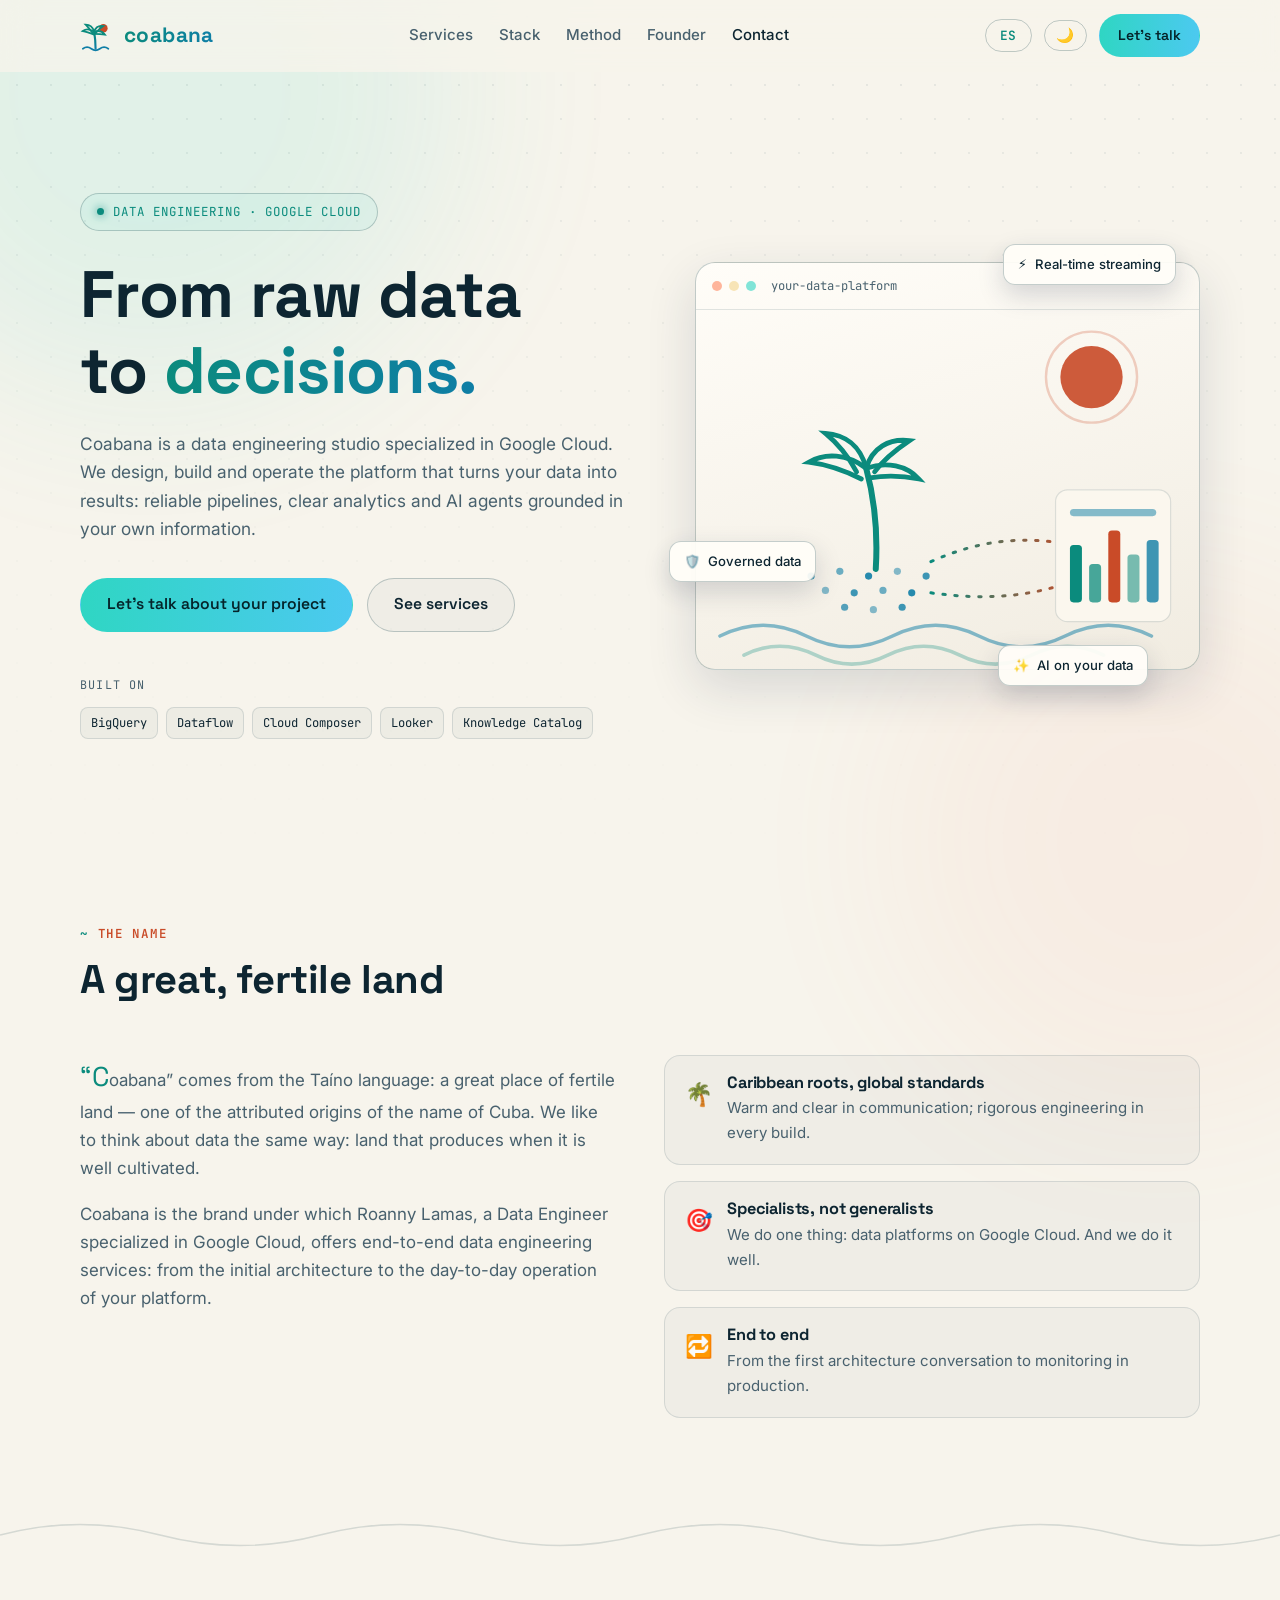
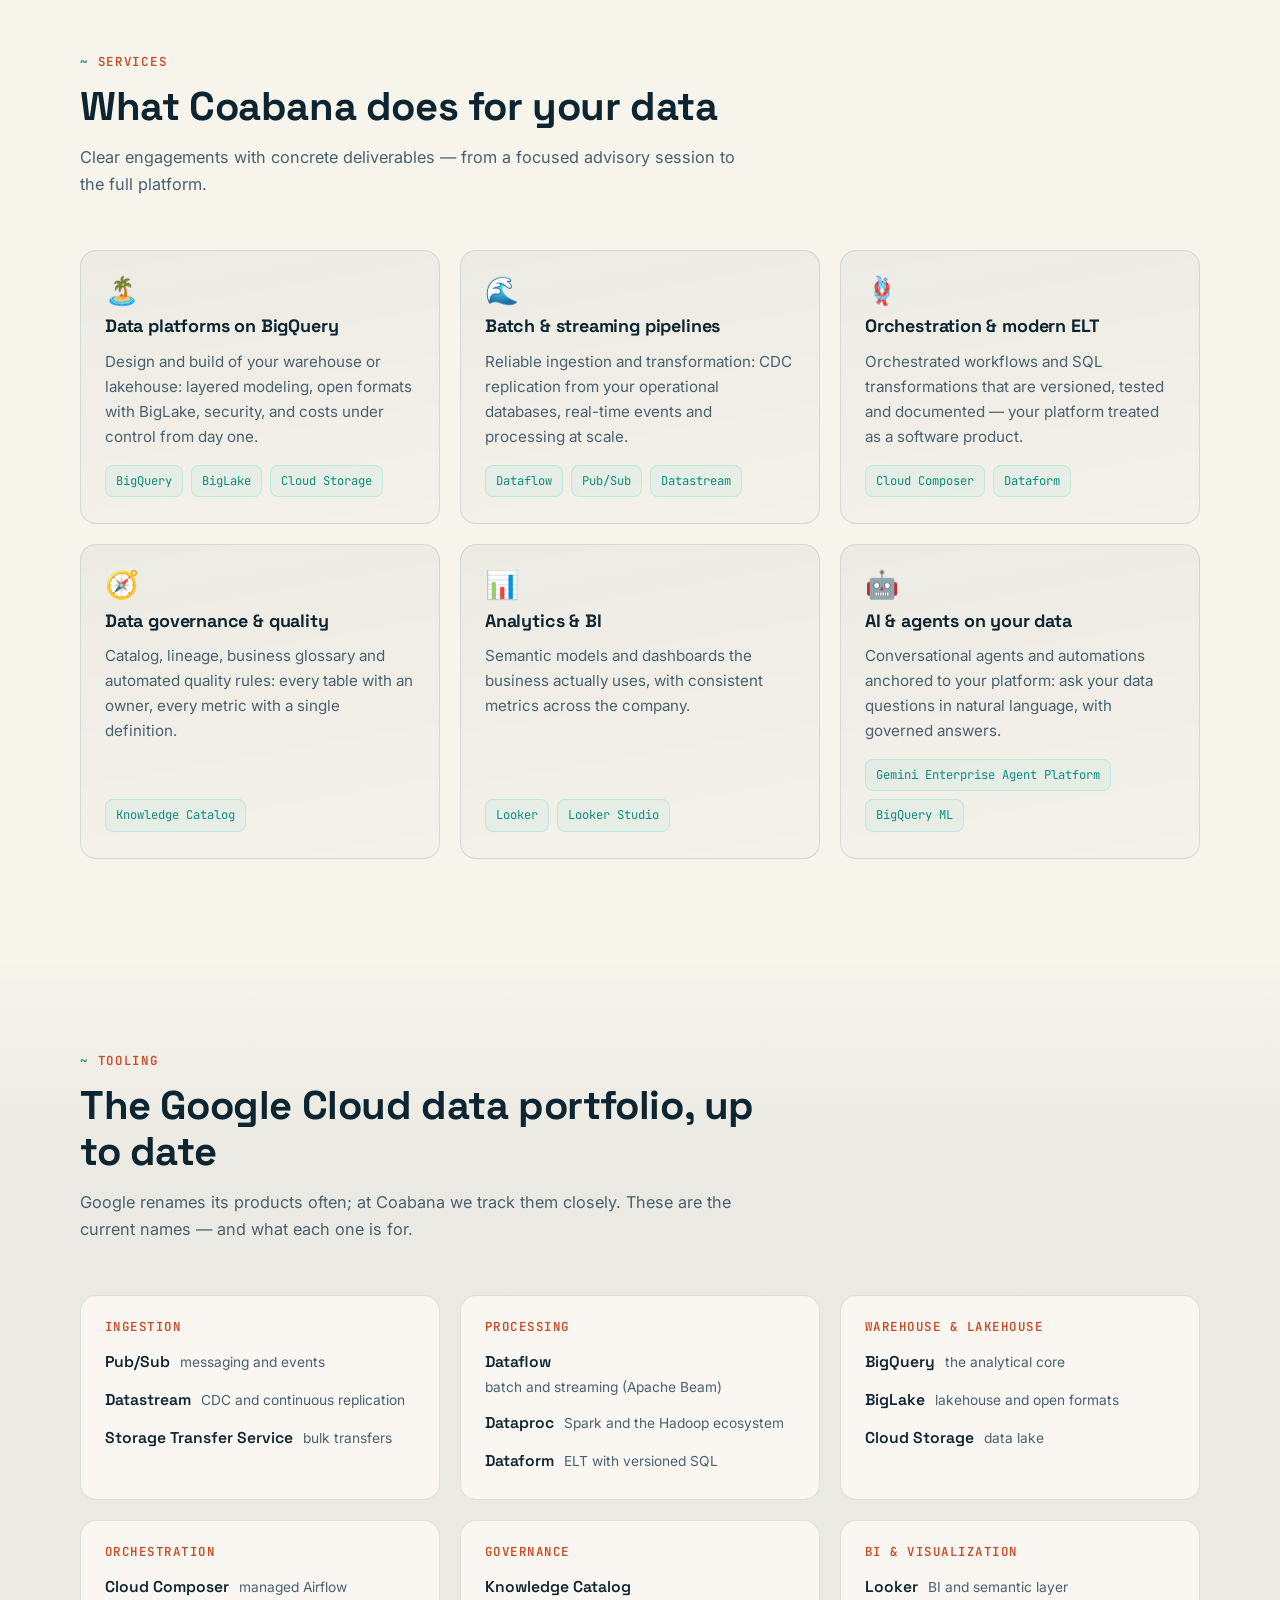
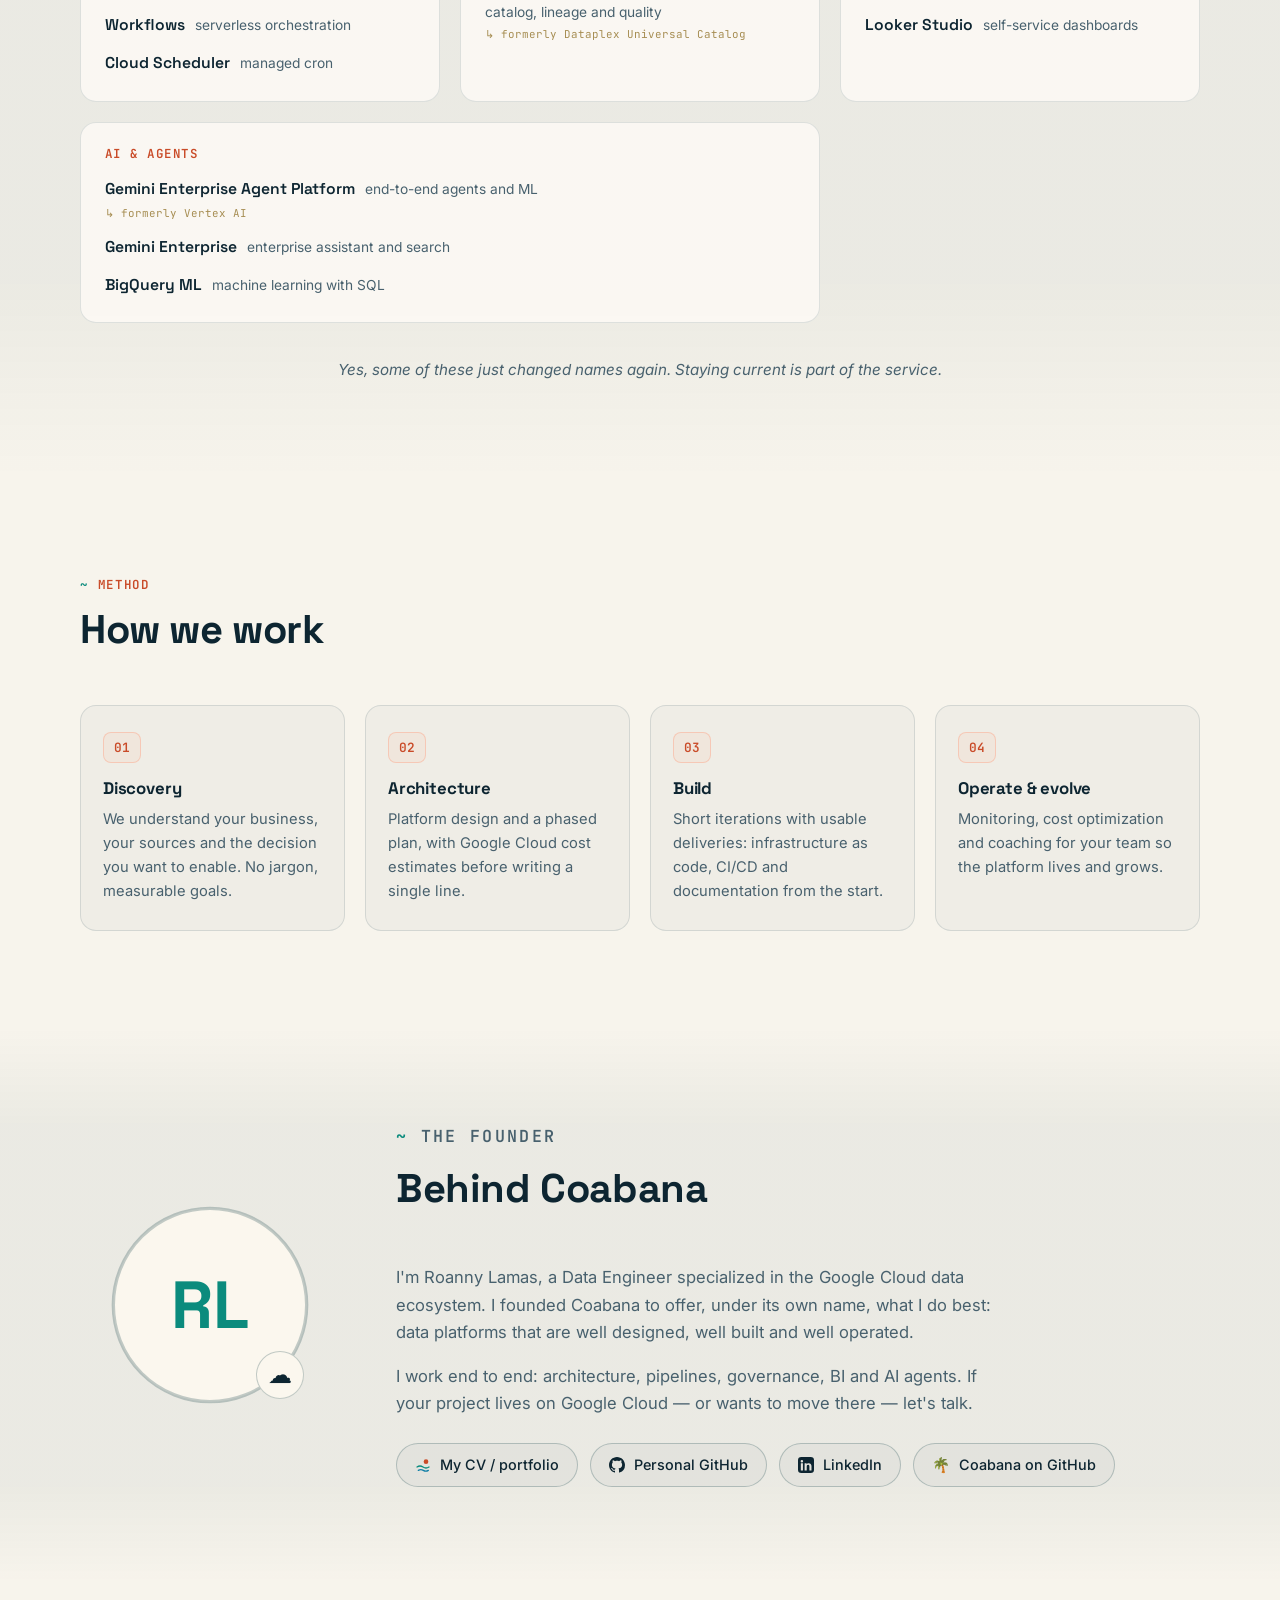
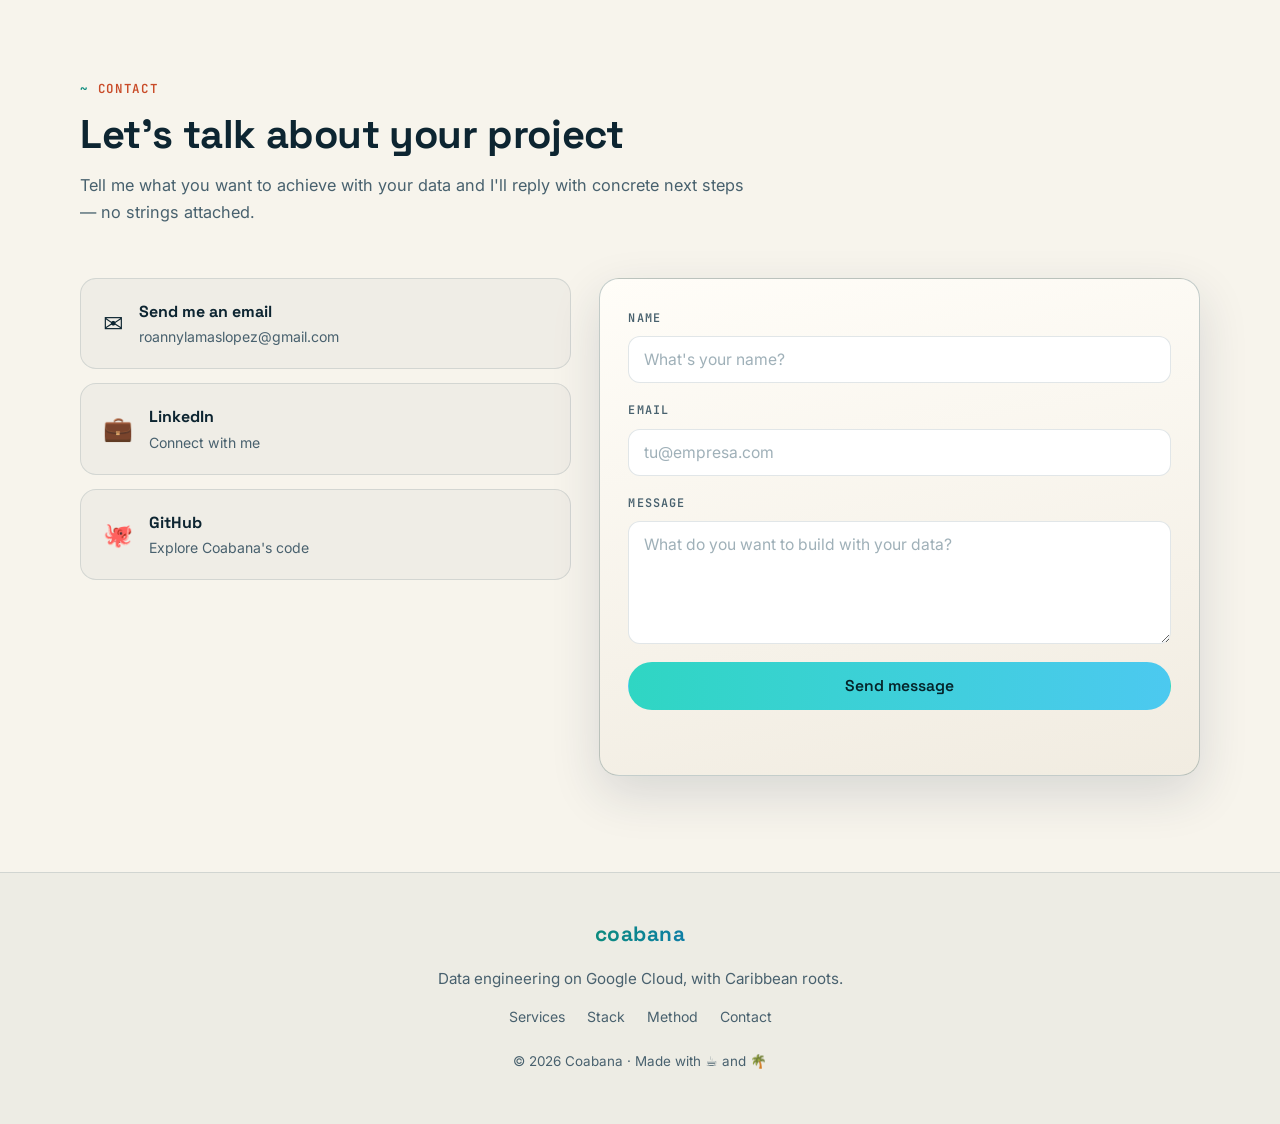
==== index.html @ 05d2d129 "Botón de tema con semántica de destino, como el de idioma (#9) El botón de idioma ya mostraba el idi" ====
<!DOCTYPE html>
<html lang="es" id="top">
<head>
  <meta charset="UTF-8">
  <meta name="viewport" content="width=device-width, initial-scale=1.0">
  <title>Coabana — Ingeniería de Datos en Google Cloud</title>
  <meta name="description" content="Coabana diseña, construye y opera plataformas de datos en Google Cloud: BigQuery, Dataflow, Composer, Looker y agentes de IA sobre tus datos." data-i18n-content="meta.desc">
  <meta name="theme-color" content="#07131d">
  <meta name="google-site-verification" content="7HIepAiK9BsFY3NRVw-7wOb9rEOfitxCJV_iQwWbcqk">

  <link rel="canonical" href="https://coabana.github.io/">

  <!-- Versiones por idioma (la página cambia con ?lang=) -->
  <link rel="alternate" hreflang="es" href="https://coabana.github.io/">
  <link rel="alternate" hreflang="en" href="https://coabana.github.io/?lang=en">
  <link rel="alternate" hreflang="x-default" href="https://coabana.github.io/">

  <!-- Open Graph -->
  <meta property="og:type" content="website">
  <meta property="og:title" content="Coabana — Ingeniería de Datos en Google Cloud">
  <meta property="og:description" content="Plataformas de datos en Google Cloud: pipelines confiables, analítica clara y agentes de IA sobre tus propios datos.">
  <meta property="og:url" content="https://coabana.github.io/">
  <meta property="og:site_name" content="Coabana">
  <meta property="og:locale" content="es_ES">
  <meta property="og:locale:alternate" content="en_US">
  <meta property="og:image" content="https://coabana.github.io/og-image.jpg">
  <meta property="og:image:width" content="1200">
  <meta property="og:image:height" content="630">
  <meta property="og:image:alt" content="Coabana — Ingeniería de Datos en Google Cloud">

  <!-- Twitter -->
  <meta name="twitter:card" content="summary_large_image">
  <meta name="twitter:title" content="Coabana — Ingeniería de Datos en Google Cloud">
  <meta name="twitter:description" content="Plataformas de datos en Google Cloud: pipelines confiables, analítica clara y agentes de IA sobre tus propios datos.">
  <meta name="twitter:image" content="https://coabana.github.io/og-image.jpg">
  <meta name="twitter:creator" content="@roannyll">

  <link rel="icon" type="image/svg+xml" href="assets/favicon.svg">
  <link rel="icon" type="image/png" sizes="32x32" href="assets/favicon-32.png">

  <!-- Tipografía -->
  <link rel="preconnect" href="https://fonts.googleapis.com">
  <link rel="preconnect" href="https://fonts.gstatic.com" crossorigin>
  <!-- Fuentes en carga asíncrona: no bloquean el primer pintado; el texto
       sale con la fuente del sistema y cambia al llegar la de marca -->
  <link rel="preload" as="style" href="https://fonts.googleapis.com/css2?family=Space+Grotesk:wght@500;600;700&family=Inter:wght@400;500;600&family=JetBrains+Mono:wght@400;600&display=swap">
  <link href="https://fonts.googleapis.com/css2?family=Space+Grotesk:wght@500;600;700&family=Inter:wght@400;500;600&family=JetBrains+Mono:wght@400;600&display=swap" rel="stylesheet" media="print" onload="this.media='all'">
  <noscript><link href="https://fonts.googleapis.com/css2?family=Space+Grotesk:wght@500;600;700&family=Inter:wght@400;500;600&family=JetBrains+Mono:wght@400;600&display=swap" rel="stylesheet"></noscript>

  <link rel="stylesheet" href="css/style.css">

  <!-- Tema antes del primer render, para evitar parpadeos -->
  <script>
  (function(){
    var t = null;
    try {
      t = new URLSearchParams(location.search).get('theme') || localStorage.getItem('coabana-theme');
    } catch (e) { /* modo privado */ }
    if (t !== 'light' && t !== 'dark') {
      t = (window.matchMedia && window.matchMedia('(prefers-color-scheme: light)').matches) ? 'light' : 'dark';
    }
    if (t === 'light') document.documentElement.setAttribute('data-theme', 'light');
  })();
  </script>

  <!-- JSON-LD -->
  <script type="application/ld+json">
  {
    "@context": "https://schema.org",
    "@type": "ProfessionalService",
    "@id": "https://coabana.github.io/#coabana",
    "name": "Coabana",
    "description": "Estudio de ingeniería de datos especializado en Google Cloud.",
    "url": "https://coabana.github.io/",
    "logo": "https://coabana.github.io/assets/logo.svg",
    "image": "https://coabana.github.io/og-image.jpg",
    "email": "mailto:roannylamaslopez@gmail.com",
    "sameAs": ["https://github.com/Coabana"],
    "founder": {
      "@type": "Person",
      "name": "Roanny Lamas",
      "url": "https://roanny.github.io/",
      "sameAs": ["https://www.linkedin.com/in/roannylamaslopez", "https://github.com/roanny"]
    },
    "knowsAbout": ["Data Engineering", "Google Cloud", "BigQuery", "Dataflow", "Cloud Composer", "Looker", "Knowledge Catalog", "Gemini Enterprise Agent Platform"]
  }
  </script>
</head>
<body>

  <!-- Fondo decorativo -->
  <div class="bg-decor" aria-hidden="true">
    <div class="glow glow-turquoise"></div>
    <div class="glow glow-coral"></div>
    <div class="dots"></div>
  </div>

  <!-- ══════════ NAV ══════════ -->
  <header class="nav" id="nav">
    <div class="nav-inner">
      <a class="brand" href="#top" aria-label="Coabana — inicio">
        <svg class="brand-glyph" viewBox="0 0 48 48" fill="none" aria-hidden="true">
          <circle cx="33" cy="13" r="6" fill="var(--coral)"/>
          <path d="M22 42c0-10-1-18-2-24" stroke="url(#trunkGrad)" stroke-width="3" stroke-linecap="round"/>
          <path d="M20 18C14 14 8 14 4 17c6 1 11 3 16 5" fill="none" stroke="var(--turquoise)" stroke-width="2.6" stroke-linecap="round"/>
          <path d="M20 18c-2-7-7-10-12-10 4 4 7 8 10 12" fill="none" stroke="var(--turquoise)" stroke-width="2.6" stroke-linecap="round"/>
          <path d="M20 18c2-6 7-9 13-8-5 3-8 6-11 10" fill="none" stroke="var(--turquoise)" stroke-width="2.6" stroke-linecap="round"/>
          <path d="M20 18c6-2 12 0 15 4-6-1-11-1-15-1" fill="none" stroke="var(--turquoise)" stroke-width="2.6" stroke-linecap="round"/>
          <path d="M4 42c4-3 8-3 12 0s8 3 12 0 8-3 12 0" fill="none" stroke="var(--cyan)" stroke-width="2.4" stroke-linecap="round"/>
          <defs>
            <linearGradient id="trunkGrad" x1="20" y1="18" x2="22" y2="42" gradientUnits="userSpaceOnUse">
              <stop stop-color="var(--turquoise)"/><stop offset="1" stop-color="var(--cyan)"/>
            </linearGradient>
          </defs>
        </svg>
        <span class="brand-name">coabana</span>
      </a>

      <nav class="nav-links" id="navLinks" aria-label="Secciones">
        <a href="#services" data-i18n="nav.services">Servicios</a>
        <a href="#stack" data-i18n="nav.stack">Stack</a>
        <a href="#process" data-i18n="nav.process">Método</a>
        <a href="#about" data-i18n="nav.about">Fundador</a>
        <a href="#contact" data-i18n="nav.contact">Contacto</a>
      </nav>

      <div class="nav-actions">
        <button class="lang-toggle" id="langToggle" type="button" aria-label="Switch to English">EN</button>
        <button class="theme-toggle" id="themeToggle" type="button" aria-label="Cambiar a tema claro" data-i18n-aria-label="nav.themeLight">☀️</button>
        <a class="btn btn-primary btn-small" href="#contact" data-i18n="nav.cta">Hablemos</a>
        <button class="hamburger" id="hamburger" type="button" aria-label="Abrir menú" aria-expanded="false" data-i18n-aria-label="nav.menu">
          <span></span><span></span><span></span>
        </button>
      </div>
    </div>
  </header>

  <main>

    <!-- ══════════ HERO ══════════ -->
    <section class="hero">
      <div class="container hero-grid">
        <div class="hero-copy">
          <p class="badge">
            <span class="badge-dot" aria-hidden="true"></span>
            <span data-i18n="hero.badge">Ingeniería de datos · Google Cloud</span>
          </p>
          <h1 class="hero-title">
            <span data-i18n="hero.h1a">Del dato crudo</span><br>
            <span data-i18n="hero.h1b">a la </span><span class="grad" data-i18n="hero.h1c">decisión.</span>
          </h1>
          <p class="hero-sub" data-i18n="hero.sub">
            Coabana es un estudio de ingeniería de datos especializado en Google Cloud.
            Diseñamos, construimos y operamos la plataforma que convierte tus datos en resultados:
            pipelines confiables, analítica clara y agentes de IA sobre tu propia información.
          </p>
          <div class="hero-ctas">
            <a class="btn btn-primary" href="#contact" data-i18n="hero.cta1">Hablemos de tu proyecto</a>
            <a class="btn btn-ghost" href="#services" data-i18n="hero.cta2">Ver servicios</a>
          </div>
          <div class="hero-strip">
            <span class="strip-label" data-i18n="hero.strip">Construido sobre</span>
            <ul class="chips">
              <li class="chip">BigQuery</li>
              <li class="chip">Dataflow</li>
              <li class="chip">Cloud Composer</li>
              <li class="chip">Looker</li>
              <li class="chip">Knowledge Catalog</li>
            </ul>
          </div>
        </div>

        <!-- Escena visual: isla de datos -->
        <div class="hero-visual" aria-hidden="true">
          <div class="island-card">
            <div class="island-card-head">
              <span class="win-dot"></span><span class="win-dot"></span><span class="win-dot"></span>
              <span class="island-card-title" data-i18n="hero.card">tu-plataforma-de-datos</span>
            </div>
            <svg class="island-svg" viewBox="0 0 420 300" fill="none">
              <!-- sol -->
              <circle cx="330" cy="56" r="26" fill="var(--coral)" opacity="0.9"/>
              <circle cx="330" cy="56" r="38" stroke="var(--coral)" stroke-opacity="0.25" stroke-width="2"/>
              <!-- palma monolínea -->
              <path d="M150 216c2-34-2-62-8-84" stroke="var(--turquoise)" stroke-width="5" stroke-linecap="round"/>
              <path d="M142 132c-16-12-34-13-48-5 16 2 30 7 44 14" stroke="var(--turquoise)" stroke-width="4" stroke-linecap="round" fill="none"/>
              <path d="M142 132c-5-19-18-28-34-29 11 9 19 19 26 32" stroke="var(--turquoise)" stroke-width="4" stroke-linecap="round" fill="none"/>
              <path d="M142 132c5-17 19-25 36-23-12 8-21 15-29 26" stroke="var(--turquoise)" stroke-width="4" stroke-linecap="round" fill="none"/>
              <path d="M142 132c17-6 34-2 44 9-15-3-28-3-41-1" stroke="var(--turquoise)" stroke-width="4" stroke-linecap="round" fill="none"/>
              <!-- isla de datos: rejilla de puntos -->
              <g fill="var(--cyan)">
                <circle cx="96" cy="222" r="3" opacity=".9"/><circle cx="120" cy="218" r="3" opacity=".6"/>
                <circle cx="144" cy="222" r="3" opacity=".9"/><circle cx="168" cy="218" r="3" opacity=".5"/>
                <circle cx="192" cy="222" r="3" opacity=".8"/><circle cx="108" cy="234" r="3" opacity=".5"/>
                <circle cx="132" cy="236" r="3" opacity=".8"/><circle cx="156" cy="234" r="3" opacity=".6"/>
                <circle cx="180" cy="236" r="3" opacity=".9"/><circle cx="124" cy="248" r="3" opacity=".7"/>
                <circle cx="148" cy="250" r="3" opacity=".5"/><circle cx="172" cy="248" r="3" opacity=".8"/>
              </g>
              <!-- flujo de datos hacia el panel -->
              <path d="M196 210c40-18 76-22 118-14" stroke="url(#flowGrad)" stroke-width="2.5" stroke-dasharray="2 8" stroke-linecap="round" class="flow-line"/>
              <path d="M196 236c44 6 80 4 120-10" stroke="url(#flowGrad)" stroke-width="2.5" stroke-dasharray="2 8" stroke-linecap="round" class="flow-line flow-line-2"/>
              <!-- mini dashboard -->
              <g>
                <rect x="300" y="150" width="96" height="110" rx="10" fill="var(--panel-2)" stroke="var(--line)"/>
                <rect x="312" y="166" width="72" height="6" rx="3" fill="var(--cyan)" opacity=".5"/>
                <rect x="312" y="196" width="10" height="48" rx="3" fill="var(--turquoise)"/>
                <rect x="328" y="212" width="10" height="32" rx="3" fill="var(--turquoise)" opacity=".75"/>
                <rect x="344" y="184" width="10" height="60" rx="3" fill="var(--coral)"/>
                <rect x="360" y="204" width="10" height="40" rx="3" fill="var(--turquoise)" opacity=".55"/>
                <rect x="376" y="192" width="10" height="52" rx="3" fill="var(--cyan)" opacity=".8"/>
              </g>
              <!-- olas -->
              <path d="M20 272c24-12 48-12 72 0s48 12 72 0 48-12 72 0 48 12 72 0 48-12 72 0" stroke="var(--cyan)" stroke-opacity=".5" stroke-width="3" stroke-linecap="round" fill="none"/>
              <path d="M40 288c20-10 40-10 60 0s40 10 60 0 40-10 60 0 40 10 60 0 40-10 60 0" stroke="var(--turquoise)" stroke-opacity=".3" stroke-width="3" stroke-linecap="round" fill="none"/>
              <defs>
                <linearGradient id="flowGrad" x1="196" y1="210" x2="316" y2="210" gradientUnits="userSpaceOnUse">
                  <stop stop-color="var(--turquoise)"/><stop offset="1" stop-color="var(--coral)"/>
                </linearGradient>
              </defs>
            </svg>
          </div>
          <div class="float-chip chip-a"><span class="chip-icon">⚡</span><span data-i18n="hero.chip1">Streaming en tiempo real</span></div>
          <div class="float-chip chip-b"><span class="chip-icon">🛡️</span><span data-i18n="hero.chip2">Datos gobernados</span></div>
          <div class="float-chip chip-c"><span class="chip-icon">✨</span><span data-i18n="hero.chip3">IA con tus datos</span></div>
        </div>
      </div>
    </section>

    <!-- ══════════ LA MARCA ══════════ -->
    <section class="section" id="brand">
      <div class="container">
        <div class="section-head reveal">
          <p class="kicker" data-i18n="brand.kicker">El nombre</p>
          <h2 data-i18n="brand.title">Una tierra grande y fértil</h2>
        </div>
        <div class="brand-grid">
          <div class="brand-story reveal">
            <p data-i18n="brand.p1">
              «Coabana» viene del taíno: gran lugar de tierra fértil — uno de los orígenes que se
              atribuyen al nombre de Cuba. Nos gusta pensar los datos de la misma manera: una tierra
              que, bien cultivada, produce.
            </p>
            <p data-i18n="brand.p2">
              Coabana es la marca desde la que Roanny Lamas, Data Engineer especializado en Google Cloud,
              ofrece servicios de ingeniería de datos de punta a punta: desde la arquitectura inicial
              hasta la operación diaria de tu plataforma.
            </p>
          </div>
          <div class="brand-pillars">
            <div class="pillar reveal">
              <span class="pillar-icon" aria-hidden="true">🌴</span>
              <h3 data-i18n="brand.b1t">Raíz caribeña, estándar global</h3>
              <p data-i18n="brand.b1d">Cercanía y claridad al comunicar; rigor de ingeniería al construir.</p>
            </div>
            <div class="pillar reveal">
              <span class="pillar-icon" aria-hidden="true">🎯</span>
              <h3 data-i18n="brand.b2t">Especialistas, no generalistas</h3>
              <p data-i18n="brand.b2d">Hacemos una sola cosa: plataformas de datos en Google Cloud. Y la hacemos bien.</p>
            </div>
            <div class="pillar reveal">
              <span class="pillar-icon" aria-hidden="true">🔁</span>
              <h3 data-i18n="brand.b3t">De punta a punta</h3>
              <p data-i18n="brand.b3d">De la primera conversación de arquitectura al monitoreo en producción.</p>
            </div>
          </div>
        </div>
      </div>
    </section>

    <div class="wave-divider" aria-hidden="true">
      <svg viewBox="0 0 1440 60" preserveAspectRatio="none" fill="none">
        <path d="M0 30c60-20 120-20 180 0s120 20 180 0 120-20 180 0 120 20 180 0 120-20 180 0 120 20 180 0 120-20 180 0 120 20 180 0" stroke="var(--line-strong)" stroke-width="2"/>
      </svg>
    </div>

    <!-- ══════════ SERVICIOS ══════════ -->
    <section class="section" id="services">
      <div class="container">
        <div class="section-head reveal">
          <p class="kicker" data-i18n="services.kicker">Servicios</p>
          <h2 data-i18n="services.title">Lo que Coabana hace por tus datos</h2>
          <p class="section-sub" data-i18n="services.sub">
            Compromisos claros con entregables concretos — desde una asesoría puntual hasta la plataforma completa.
          </p>
        </div>

        <div class="cards-grid">
          <article class="card reveal">
            <span class="card-icon" aria-hidden="true">🏝️</span>
            <h3 data-i18n="services.s1t">Plataformas de datos en BigQuery</h3>
            <p data-i18n="services.s1d">Diseño y construcción de tu warehouse o lakehouse: modelado por capas, formatos abiertos con BigLake, seguridad y costos bajo control desde el día uno.</p>
            <ul class="chips card-chips"><li class="chip chip-accent">BigQuery</li><li class="chip chip-accent">BigLake</li><li class="chip chip-accent">Cloud Storage</li></ul>
          </article>

          <article class="card reveal">
            <span class="card-icon" aria-hidden="true">🌊</span>
            <h3 data-i18n="services.s2t">Pipelines batch y streaming</h3>
            <p data-i18n="services.s2d">Ingesta y transformación confiables: réplica CDC de tus bases operacionales, eventos en tiempo real y procesamiento a escala.</p>
            <ul class="chips card-chips"><li class="chip chip-accent">Dataflow</li><li class="chip chip-accent">Pub/Sub</li><li class="chip chip-accent">Datastream</li></ul>
          </article>

          <article class="card reveal">
            <span class="card-icon" aria-hidden="true">🪢</span>
            <h3 data-i18n="services.s3t">Orquestación y ELT moderno</h3>
            <p data-i18n="services.s3d">Flujos orquestados y transformaciones SQL versionadas, testeadas y documentadas — tu plataforma tratada como un producto de software.</p>
            <ul class="chips card-chips"><li class="chip chip-accent">Cloud Composer</li><li class="chip chip-accent">Dataform</li></ul>
          </article>

          <article class="card reveal">
            <span class="card-icon" aria-hidden="true">🧭</span>
            <h3 data-i18n="services.s4t">Gobierno y calidad del dato</h3>
            <p data-i18n="services.s4d">Catálogo, linaje, glosario de negocio y reglas de calidad automatizadas: cada tabla con dueño y cada métrica con una sola definición.</p>
            <ul class="chips card-chips"><li class="chip chip-accent">Knowledge Catalog</li></ul>
          </article>

          <article class="card reveal">
            <span class="card-icon" aria-hidden="true">📊</span>
            <h3 data-i18n="services.s5t">Analítica y BI</h3>
            <p data-i18n="services.s5d">Modelos semánticos y dashboards que el negocio usa de verdad, con métricas consistentes en toda la empresa.</p>
            <ul class="chips card-chips"><li class="chip chip-accent">Looker</li><li class="chip chip-accent">Looker Studio</li></ul>
          </article>

          <article class="card reveal">
            <span class="card-icon" aria-hidden="true">🤖</span>
            <h3 data-i18n="services.s6t">IA y agentes sobre tus datos</h3>
            <p data-i18n="services.s6d">Agentes conversacionales y automatizaciones ancladas en tu plataforma: pregunta a tus datos en lenguaje natural, con respuestas gobernadas.</p>
            <ul class="chips card-chips"><li class="chip chip-accent">Gemini Enterprise Agent Platform</li><li class="chip chip-accent">BigQuery ML</li></ul>
          </article>
        </div>
      </div>
    </section>

    <!-- ══════════ STACK ══════════ -->
    <section class="section section-alt" id="stack">
      <div class="container">
        <div class="section-head reveal">
          <p class="kicker" data-i18n="stack.kicker">Herramientas</p>
          <h2 data-i18n="stack.title">El portafolio de datos de Google Cloud, al día</h2>
          <p class="section-sub" data-i18n="stack.sub">
            Google renombra sus productos con frecuencia; en Coabana los seguimos de cerca.
            Estos son los nombres vigentes — y para qué sirve cada uno.
          </p>
        </div>

        <div class="stack-grid">
          <div class="stack-group reveal">
            <h3 data-i18n="stack.g1">Ingesta</h3>
            <ul>
              <li><strong>Pub/Sub</strong><span data-i18n="stack.g1a">mensajería y eventos</span></li>
              <li><strong>Datastream</strong><span data-i18n="stack.g1b">CDC y réplica continua</span></li>
              <li><strong>Storage Transfer Service</strong><span data-i18n="stack.g1c">cargas masivas</span></li>
            </ul>
          </div>
          <div class="stack-group reveal">
            <h3 data-i18n="stack.g2">Procesamiento</h3>
            <ul>
              <li><strong>Dataflow</strong><span data-i18n="stack.g2a">batch y streaming (Apache Beam)</span></li>
              <li><strong>Dataproc</strong><span data-i18n="stack.g2b">Spark y ecosistema Hadoop</span></li>
              <li><strong>Dataform</strong><span data-i18n="stack.g2c">ELT con SQL versionado</span></li>
            </ul>
          </div>
          <div class="stack-group reveal">
            <h3 data-i18n="stack.g3">Warehouse y lakehouse</h3>
            <ul>
              <li><strong>BigQuery</strong><span data-i18n="stack.g3a">el corazón analítico</span></li>
              <li><strong>BigLake</strong><span data-i18n="stack.g3b">lakehouse y formatos abiertos</span></li>
              <li><strong>Cloud Storage</strong><span data-i18n="stack.g3c">data lake</span></li>
            </ul>
          </div>
          <div class="stack-group reveal">
            <h3 data-i18n="stack.g4">Orquestación</h3>
            <ul>
              <li><strong>Cloud Composer</strong><span data-i18n="stack.g4a">Airflow gestionado</span></li>
              <li><strong>Workflows</strong><span data-i18n="stack.g4b">orquestación serverless</span></li>
              <li><strong>Cloud Scheduler</strong><span data-i18n="stack.g4c">cron gestionado</span></li>
            </ul>
          </div>
          <div class="stack-group reveal">
            <h3 data-i18n="stack.g5">Gobierno</h3>
            <ul>
              <li>
                <strong>Knowledge Catalog</strong><span data-i18n="stack.g5a">catálogo, linaje y calidad</span>
                <em class="was" data-i18n="stack.g5was">antes Dataplex Universal Catalog</em>
              </li>
            </ul>
          </div>
          <div class="stack-group reveal">
            <h3 data-i18n="stack.g6">BI y visualización</h3>
            <ul>
              <li><strong>Looker</strong><span data-i18n="stack.g6a">BI y capa semántica</span></li>
              <li><strong>Looker Studio</strong><span data-i18n="stack.g6b">dashboards self-service</span></li>
            </ul>
          </div>
          <div class="stack-group stack-group-wide reveal">
            <h3 data-i18n="stack.g7">IA y agentes</h3>
            <ul>
              <li>
                <strong>Gemini Enterprise Agent Platform</strong><span data-i18n="stack.g7a">agentes y ML de punta a punta</span>
                <em class="was" data-i18n="stack.g7was">antes Vertex AI</em>
              </li>
              <li><strong>Gemini Enterprise</strong><span data-i18n="stack.g7b">asistente y búsqueda empresarial</span></li>
              <li><strong>BigQuery ML</strong><span data-i18n="stack.g7c">machine learning con SQL</span></li>
            </ul>
          </div>
        </div>

        <p class="stack-note reveal" data-i18n="stack.note">
          Sí, algunos acaban de cambiar de nombre. Mantenerse al día también es parte del servicio.
        </p>
      </div>
    </section>

    <!-- ══════════ MÉTODO ══════════ -->
    <section class="section" id="process">
      <div class="container">
        <div class="section-head reveal">
          <p class="kicker" data-i18n="process.kicker">Método</p>
          <h2 data-i18n="process.title">Cómo trabajamos</h2>
        </div>
        <ol class="steps">
          <li class="step reveal">
            <span class="step-num">01</span>
            <h3 data-i18n="process.p1t">Descubrimiento</h3>
            <p data-i18n="process.p1d">Entendemos tu negocio, tus fuentes y la decisión que quieres habilitar. Sin jerga, con objetivos medibles.</p>
          </li>
          <li class="step reveal">
            <span class="step-num">02</span>
            <h3 data-i18n="process.p2t">Arquitectura</h3>
            <p data-i18n="process.p2d">Diseño de la plataforma y plan por fases, con estimación de costos de Google Cloud antes de escribir una línea.</p>
          </li>
          <li class="step reveal">
            <span class="step-num">03</span>
            <h3 data-i18n="process.p3t">Construcción</h3>
            <p data-i18n="process.p3d">Iteraciones cortas con entregas usables: infraestructura como código, CI/CD y documentación desde el inicio.</p>
          </li>
          <li class="step reveal">
            <span class="step-num">04</span>
            <h3 data-i18n="process.p4t">Operación y evolución</h3>
            <p data-i18n="process.p4d">Monitoreo, optimización de costos y acompañamiento a tu equipo para que la plataforma viva y crezca.</p>
          </li>
        </ol>
      </div>
    </section>

    <!-- ══════════ FUNDADOR ══════════ -->
    <section class="section section-alt" id="about">
      <div class="container founder-grid">
        <div class="founder-visual reveal" aria-hidden="true">
          <div class="avatar">
            <svg viewBox="0 0 120 120" fill="none">
              <circle cx="60" cy="60" r="58" fill="var(--panel-2)" stroke="var(--line-strong)" stroke-width="2"/>
              <text x="60" y="74" text-anchor="middle" font-family="Space Grotesk, sans-serif" font-size="40" font-weight="700" fill="var(--turquoise)">RL</text>
            </svg>
            <span class="avatar-badge">☁️</span>
          </div>
        </div>
        <div class="founder-copy">
          <div class="section-head reveal">
            <p class="kicker" data-i18n="about.kicker">El fundador</p>
            <h2 data-i18n="about.title">Detrás de Coabana</h2>
          </div>
          <p class="reveal" data-i18n="about.p1">
            Soy Roanny Lamas, Data Engineer especializado en el ecosistema de datos de Google Cloud.
            Fundé Coabana para ofrecer, con nombre propio, lo que mejor sé hacer: plataformas de datos
            bien diseñadas, bien construidas y bien operadas.
          </p>
          <p class="reveal" data-i18n="about.p2">
            Trabajo de punta a punta: arquitectura, pipelines, gobierno, BI y agentes de IA.
            Si tu proyecto vive en Google Cloud — o quiere mudarse — hablemos.
          </p>
          <div class="founder-links reveal">
            <a class="pill-link" href="https://roanny.github.io/" target="_blank" rel="noopener">
              <svg viewBox="0 0 48 48" width="16" height="16" fill="none" aria-hidden="true">
                <circle cx="33" cy="14" r="7" fill="var(--coral)"/>
                <path d="M6 30c6-4 12-4 18 0s12 4 18 0" stroke="var(--turquoise)" stroke-width="4" fill="none" stroke-linecap="round"/>
                <path d="M10 40c5-3 10-3 15 0s10 3 15 0" stroke="var(--cyan)" stroke-width="4" fill="none" stroke-linecap="round"/>
              </svg>
              <span data-i18n="about.link4">Mi CV / portfolio</span>
            </a>
            <a class="pill-link" href="https://github.com/roanny" target="_blank" rel="noopener">
              <svg viewBox="0 0 16 16" width="16" height="16" fill="currentColor" aria-hidden="true"><path d="M8 0C3.58 0 0 3.58 0 8c0 3.54 2.29 6.53 5.47 7.59.4.07.55-.17.55-.38 0-.19-.01-.82-.01-1.49-2.01.37-2.53-.49-2.69-.94-.09-.23-.48-.94-.82-1.13-.28-.15-.68-.52-.01-.53.63-.01 1.08.58 1.23.82.72 1.21 1.87.87 2.33.66.07-.52.28-.87.51-1.07-1.78-.2-3.64-.89-3.64-3.95 0-.87.31-1.59.82-2.15-.08-.2-.36-1.02.08-2.12 0 0 .67-.21 2.2.82.64-.18 1.32-.27 2-.27s1.36.09 2 .27c1.53-1.04 2.2-.82 2.2-.82.44 1.1.16 1.92.08 2.12.51.56.82 1.27.82 2.15 0 3.07-1.87 3.75-3.65 3.95.29.25.54.73.54 1.48 0 1.07-.01 1.93-.01 2.2 0 .21.15.46.55.38A8.01 8.01 0 0 0 16 8c0-4.42-3.58-8-8-8Z"/></svg>
              <span data-i18n="about.link1">GitHub personal</span>
            </a>
            <a class="pill-link" href="https://www.linkedin.com/in/roannylamaslopez" target="_blank" rel="noopener">
              <svg viewBox="0 0 16 16" width="16" height="16" fill="currentColor" aria-hidden="true"><path d="M12.68 0H3.32A3.32 3.32 0 0 0 0 3.32v9.36A3.32 3.32 0 0 0 3.32 16h9.36A3.32 3.32 0 0 0 16 12.68V3.32A3.32 3.32 0 0 0 12.68 0ZM4.94 13.5H2.83V6.34h2.11v7.16ZM3.88 5.43a1.23 1.23 0 1 1 0-2.46 1.23 1.23 0 0 1 0 2.46Zm9.62 8.07h-2.11V9.77c0-.89-.02-2.03-1.24-2.03-1.24 0-1.43.97-1.43 1.97v3.79H6.61V6.34h2.02v.98h.03c.28-.53.97-1.1 2-1.1 2.14 0 2.84 1.41 2.84 3.24v4.04Z"/></svg>
              <span>LinkedIn</span>
            </a>
            <a class="pill-link" href="https://github.com/Coabana" target="_blank" rel="noopener">
              <span aria-hidden="true">🌴</span>
              <span data-i18n="about.link3">Coabana en GitHub</span>
            </a>
          </div>
        </div>
      </div>
    </section>

    <!-- ══════════ CONTACTO ══════════ -->
    <section class="section" id="contact">
      <div class="container">
        <div class="section-head reveal">
          <p class="kicker" data-i18n="contact.kicker">Contacto</p>
          <h2 data-i18n="contact.title">Hablemos de tu proyecto</h2>
          <p class="section-sub" data-i18n="contact.sub">
            Cuéntame qué quieres lograr con tus datos y te respondo con próximos pasos concretos — sin compromiso.
          </p>
        </div>

        <div class="contact-grid">
          <div class="contact-channels reveal">
            <a class="channel" href="mailto:roannylamaslopez@gmail.com">
              <span class="channel-icon" aria-hidden="true">✉️</span>
              <span class="channel-body">
                <strong data-i18n="contact.emailT">Escríbeme un correo</strong>
                <span>roannylamaslopez@gmail.com</span>
              </span>
            </a>
            <a class="channel" href="https://www.linkedin.com/in/roannylamaslopez" target="_blank" rel="noopener">
              <span class="channel-icon" aria-hidden="true">💼</span>
              <span class="channel-body">
                <strong>LinkedIn</strong>
                <span data-i18n="contact.liD">Conecta conmigo</span>
              </span>
            </a>
            <a class="channel" href="https://github.com/Coabana" target="_blank" rel="noopener">
              <span class="channel-icon" aria-hidden="true">🐙</span>
              <span class="channel-body">
                <strong>GitHub</strong>
                <span data-i18n="contact.ghD">Explora el código de Coabana</span>
              </span>
            </a>
          </div>

          <form class="contact-form reveal" id="contactForm" novalidate>
            <div class="form-row">
              <label for="fName" data-i18n="form.name">Nombre</label>
              <input id="fName" name="name" type="text" required autocomplete="name" data-i18n-placeholder="form.namePh" placeholder="¿Cómo te llamas?">
            </div>
            <div class="form-row">
              <label for="fEmail" data-i18n="form.email">Correo</label>
              <input id="fEmail" name="email" type="email" required autocomplete="email" placeholder="tu@empresa.com">
            </div>
            <div class="form-row">
              <label for="fMsg" data-i18n="form.msg">Mensaje</label>
              <textarea id="fMsg" name="message" rows="5" required data-i18n-placeholder="form.msgPh" placeholder="¿Qué quieres construir con tus datos?"></textarea>
            </div>
            <!-- honeypot anti-spam -->
            <input type="text" name="_gotcha" tabindex="-1" autocomplete="off" class="hp" aria-hidden="true">
            <button class="btn btn-primary btn-block" type="submit" data-i18n="form.send">Enviar mensaje</button>
            <p class="form-status" id="formStatus" role="status" aria-live="polite"></p>
          </form>
        </div>
      </div>
    </section>
  </main>

  <!-- ══════════ FOOTER ══════════ -->
  <footer class="footer">
    <div class="container footer-inner">
      <a class="brand" href="#top" aria-label="Coabana — inicio">
        <span class="brand-name">coabana</span>
      </a>
      <p class="footer-tag" data-i18n="footer.tag">Ingeniería de datos en Google Cloud, con raíz caribeña.</p>
      <nav class="footer-links" aria-label="Secciones (pie)">
        <a href="#services" data-i18n="nav.services">Servicios</a>
        <a href="#stack" data-i18n="nav.stack">Stack</a>
        <a href="#process" data-i18n="nav.process">Método</a>
        <a href="#contact" data-i18n="nav.contact">Contacto</a>
      </nav>
      <p class="footer-copy">© <span id="year">2026</span> Coabana · <span data-i18n="footer.made">Hecho con ☕ y 🌴</span></p>
    </div>
  </footer>

  <script src="js/i18n.js"></script>
  <script src="js/main.js"></script>
</body>
</html>
---- css/style.css ----
/* ══════════════════════════════════════════════════════════
   Coabana — Ingeniería de Datos en Google Cloud
   Tema: caribeño-tech oscuro
   ══════════════════════════════════════════════════════════ */

:root {
  /* Paleta: océano profundo + turquesa + coral + arena */
  --bg: #07131d;
  --bg-2: #0a1926;
  --panel: #0d2030;
  --panel-2: #102638;
  --line: rgba(158, 216, 219, 0.10);
  --line-strong: rgba(158, 216, 219, 0.22);
  --ink: #eaf4f4;
  --muted: #93adbc;
  --turquoise: #2fd6c3;
  --cyan: #4cc9f0;
  --coral: #ff8f6b;
  --sand: #f4d58d;

  --grad-sea: linear-gradient(92deg, var(--turquoise), var(--cyan));
  --grad-sunset: linear-gradient(92deg, var(--coral), var(--sand));

  --font-display: "Space Grotesk", "Segoe UI", system-ui, sans-serif;
  --font-body: "Inter", "Segoe UI", system-ui, sans-serif;
  --font-mono: "JetBrains Mono", "SFMono-Regular", Consolas, monospace;

  --radius: 16px;
  --nav-h: 72px;
  --shadow: 0 18px 50px rgba(2, 8, 14, 0.55);

  /* Superficies y matices dependientes del tema */
  --raise: rgba(255, 255, 255, 0.02);
  --raise-strong: rgba(255, 255, 255, 0.03);
  --card-grad-top: rgba(255, 255, 255, 0.03);
  --card-grad-bottom: rgba(255, 255, 255, 0.008);
  --card-shadow: 0 16px 40px rgba(2, 8, 14, 0.45);
  --chip-bg: rgba(255, 255, 255, 0.025);
  --stack-bg: rgba(7, 19, 29, 0.55);
  --alt-band: rgba(16, 38, 56, 0.45);
  --float-bg: rgba(13, 32, 48, 0.92);
  --float-shadow: 0 10px 26px rgba(2, 8, 14, 0.5);
  --input-bg: rgba(7, 19, 29, 0.7);
  --placeholder-color: rgba(147, 173, 188, 0.5);
  --footer-bg: rgba(5, 13, 20, 0.6);
  --nav-bg: rgba(7, 19, 29, 0.78);
  --nav-bg-scrolled: rgba(7, 19, 29, 0.92);
  --nav-bg-mobile: rgba(7, 19, 29, 0.98);
  --dots-color: rgba(158, 216, 219, 0.09);
  --glow-opacity: 0.16;

  /* Tintes de acento (iguales en ambos temas) */
  --tint-6: rgba(47, 214, 195, 0.06);
  --tint-8: rgba(47, 214, 195, 0.08);
  --tint-14: rgba(47, 214, 195, 0.14);
  --tint-22: rgba(47, 214, 195, 0.22);
  --tint-32: rgba(47, 214, 195, 0.32);
  --tint-35: rgba(47, 214, 195, 0.35);
  --tint-coral-7: rgba(255, 143, 107, 0.07);
  --tint-coral-14: rgba(255, 143, 107, 0.14);
  --tint-coral-35: rgba(255, 143, 107, 0.35);

  /* Motion */
  --t-fast: 0.2s;
  --t-base: 0.25s;
  --t-slow: 0.3s;
  --t-reveal: 0.7s;
}

/* Tema claro: "caribe de día" — arena/papel con los mismos acentos,
   oscurecidos donde hace falta para mantener el contraste */
:root[data-theme="light"] {
  --bg: #f7f4ec;
  --bg-2: #f1ece1;
  --panel: #fffdf8;
  --panel-2: #fbf7ee;
  --line: rgba(9, 55, 66, 0.12);
  --line-strong: rgba(9, 55, 66, 0.24);
  --ink: #0d2531;
  --muted: #48616e;
  --turquoise: #0b8b7d;
  --cyan: #0f7ea6;
  --coral: #c94b28;
  --sand: #8a6a1d;

  --shadow: 0 18px 50px rgba(31, 45, 70, 0.14);
  --raise: rgba(9, 55, 66, 0.03);
  --raise-strong: rgba(9, 55, 66, 0.045);
  --card-grad-top: rgba(9, 55, 66, 0.045);
  --card-grad-bottom: rgba(9, 55, 66, 0.015);
  --card-shadow: 0 16px 40px rgba(31, 45, 70, 0.12);
  --chip-bg: rgba(9, 55, 66, 0.04);
  --stack-bg: rgba(255, 253, 248, 0.72);
  --alt-band: rgba(9, 55, 66, 0.05);
  --float-bg: rgba(255, 253, 248, 0.94);
  --float-shadow: 0 10px 26px rgba(31, 45, 70, 0.18);
  --input-bg: #ffffff;
  --placeholder-color: rgba(81, 112, 126, 0.55);
  --footer-bg: rgba(9, 55, 66, 0.04);
  --nav-bg: rgba(247, 244, 236, 0.8);
  --nav-bg-scrolled: rgba(247, 244, 236, 0.93);
  --nav-bg-mobile: rgba(247, 244, 236, 0.98);
  --dots-color: rgba(9, 55, 66, 0.09);
  --glow-opacity: 0.10;
}

* { margin: 0; padding: 0; box-sizing: border-box; }

html {
  scroll-behavior: smooth;
  scroll-padding-top: calc(var(--nav-h) + 16px);
}

body {
  font-family: var(--font-body);
  background: var(--bg);
  color: var(--ink);
  line-height: 1.65;
  font-size: 16.5px;
  overflow-x: hidden;
  -webkit-font-smoothing: antialiased;
  transition: background var(--t-slow) ease, color var(--t-slow) ease;
}

::selection { background: var(--tint-35); }

img, svg { max-width: 100%; }

h1, h2, h3 {
  font-family: var(--font-display);
  line-height: 1.15;
  letter-spacing: -0.01em;
}

h2 { font-size: clamp(1.7rem, 3.4vw, 2.5rem); }
h3 { font-size: 1.12rem; }

a { color: var(--turquoise); text-decoration: none; }
a:hover { color: var(--cyan); }

:focus-visible {
  outline: 2px solid var(--turquoise);
  outline-offset: 3px;
  border-radius: 4px;
}

.container {
  width: min(1120px, 92%);
  margin: 0 auto;
}

/* ── Fondo decorativo ─────────────────────────────────── */
.bg-decor {
  position: fixed;
  inset: 0;
  z-index: -1;
  pointer-events: none;
}

.glow {
  position: absolute;
  border-radius: 50%;
  filter: blur(90px);
  opacity: var(--glow-opacity);
}

/* Los glows conservan los tonos vivos en ambos temas */
.glow-turquoise {
  width: 620px; height: 620px;
  background: #2fd6c3;
  top: -220px; left: -160px;
}

.glow-coral {
  width: 520px; height: 520px;
  background: #ff8f6b;
  bottom: -200px; right: -140px;
  opacity: calc(var(--glow-opacity) * 0.65);
}

.dots {
  position: absolute;
  inset: 0;
  background-image: radial-gradient(var(--dots-color) 1px, transparent 1px);
  background-size: 34px 34px;
  mask-image: linear-gradient(180deg, rgba(0,0,0,.9), rgba(0,0,0,.25) 55%, transparent);
}

/* ── Navegación ───────────────────────────────────────── */
.nav {
  position: fixed;
  top: 0; left: 0; right: 0;
  z-index: 50;
  height: var(--nav-h);
  display: flex;
  align-items: center;
  background: var(--nav-bg);
  backdrop-filter: blur(14px);
  -webkit-backdrop-filter: blur(14px);
  border-bottom: 1px solid transparent;
  transition: border-color var(--t-slow) ease, background var(--t-slow) ease;
}

.nav.scrolled {
  border-bottom-color: var(--line);
  background: var(--nav-bg-scrolled);
}

.nav-inner {
  width: min(1120px, 92%);
  margin: 0 auto;
  display: flex;
  align-items: center;
  justify-content: space-between;
  gap: 18px;
}

.brand {
  display: inline-flex;
  align-items: center;
  gap: 10px;
  color: var(--ink);
}

.brand:hover { color: var(--ink); }

.brand-glyph { width: 34px; height: 34px; flex: none; }

.brand-name {
  font-family: var(--font-display);
  font-weight: 700;
  font-size: 1.3rem;
  letter-spacing: 0.02em;
  background: var(--grad-sea);
  -webkit-background-clip: text;
  background-clip: text;
  -webkit-text-fill-color: transparent;
  color: transparent;
}

.nav-links {
  display: flex;
  gap: 26px;
}

.nav-links a {
  color: var(--muted);
  font-size: 0.94rem;
  font-weight: 500;
  transition: color var(--t-fast) ease;
}

.nav-links a:hover,
.nav-links a.active { color: var(--ink); }

.nav-actions {
  display: flex;
  align-items: center;
  gap: 12px;
}

.lang-toggle,
.theme-toggle {
  font-family: var(--font-mono);
  font-size: 0.8rem;
  font-weight: 600;
  letter-spacing: 0.06em;
  color: var(--turquoise);
  background: transparent;
  border: 1px solid var(--line-strong);
  border-radius: 999px;
  padding: 7px 14px;
  cursor: pointer;
  transition: all var(--t-fast) ease;
}

.theme-toggle { padding: 7px 11px; font-size: 0.9rem; line-height: 1; }

.lang-toggle:hover,
.theme-toggle:hover {
  border-color: var(--turquoise);
  background: var(--tint-8);
}

/* ── Botones ──────────────────────────────────────────── */
.btn {
  display: inline-flex;
  align-items: center;
  justify-content: center;
  gap: 8px;
  font-family: var(--font-display);
  font-weight: 600;
  font-size: 0.98rem;
  padding: 13px 26px;
  border-radius: 999px;
  border: 1px solid transparent;
  cursor: pointer;
  transition: transform var(--t-fast) ease, box-shadow var(--t-fast) ease, background var(--t-fast) ease, border-color var(--t-fast) ease;
}

/* El botón primario es una constante de marca: idéntico en ambos temas */
.btn-primary {
  background: linear-gradient(92deg, #2fd6c3, #4cc9f0);
  color: #05242a;
}

.btn-primary:hover {
  color: #05242a;
  transform: translateY(-2px);
  box-shadow: 0 10px 28px var(--tint-32);
}

.btn-ghost {
  color: var(--ink);
  border-color: var(--line-strong);
  background: var(--raise);
}

.btn-ghost:hover {
  color: var(--ink);
  border-color: var(--turquoise);
  background: var(--tint-8);
}

.btn:active { transform: translateY(0); box-shadow: none; }

.btn[disabled] {
  opacity: 0.55;
  cursor: not-allowed;
  transform: none;
  box-shadow: none;
}

.btn-small { padding: 9px 18px; font-size: 0.88rem; }
.btn-block { width: 100%; }

/* ── Hamburguesa ──────────────────────────────────────── */
.hamburger {
  display: none;
  flex-direction: column;
  justify-content: center;
  gap: 5px;
  width: 40px; height: 40px;
  background: transparent;
  border: 1px solid var(--line-strong);
  border-radius: 10px;
  cursor: pointer;
  padding: 8px;
}

.hamburger span {
  display: block;
  height: 2px;
  background: var(--ink);
  border-radius: 2px;
  transition: transform var(--t-base) ease, opacity var(--t-base) ease;
}

.hamburger[aria-expanded="true"] span:nth-child(1) { transform: translateY(7px) rotate(45deg); }
.hamburger[aria-expanded="true"] span:nth-child(2) { opacity: 0; }
.hamburger[aria-expanded="true"] span:nth-child(3) { transform: translateY(-7px) rotate(-45deg); }

/* ── Hero ─────────────────────────────────────────────── */
.hero {
  padding: calc(var(--nav-h) + 72px) 0 40px;
  min-height: 92vh;
  display: flex;
  align-items: center;
}

/* En pantallas muy altas el hero no necesita estirarse */
@media (min-height: 1600px) {
  .hero { min-height: unset; padding-bottom: 96px; }
}

.hero-grid {
  display: grid;
  grid-template-columns: 1.05fr 0.95fr;
  gap: 56px;
  align-items: center;
}

.badge {
  display: inline-flex;
  align-items: center;
  gap: 9px;
  font-family: var(--font-mono);
  font-size: 0.78rem;
  letter-spacing: 0.08em;
  text-transform: uppercase;
  color: var(--turquoise);
  border: 1px solid var(--line-strong);
  background: var(--tint-6);
  border-radius: 999px;
  padding: 8px 16px;
  margin-bottom: 26px;
}

.badge-dot {
  width: 7px; height: 7px;
  border-radius: 50%;
  background: var(--turquoise);
  box-shadow: 0 0 10px var(--turquoise);
  animation: pulse 2.4s ease-in-out infinite;
}

@keyframes pulse {
  0%, 100% { opacity: 1; }
  50% { opacity: 0.35; }
}

.hero-title {
  font-size: clamp(2.5rem, 5.6vw, 4.1rem);
  font-weight: 700;
  margin-bottom: 22px;
}

.grad {
  background: var(--grad-sea);
  -webkit-background-clip: text;
  background-clip: text;
  -webkit-text-fill-color: transparent;
  color: transparent;
}

.hero-sub {
  color: var(--muted);
  font-size: 1.08rem;
  max-width: 54ch;
  margin-bottom: 34px;
}

.hero-ctas {
  display: flex;
  flex-wrap: wrap;
  gap: 14px;
  margin-bottom: 44px;
}

.hero-strip {
  display: flex;
  align-items: center;
  flex-wrap: wrap;
  gap: 12px;
}

.strip-label {
  font-family: var(--font-mono);
  font-size: 0.74rem;
  text-transform: uppercase;
  letter-spacing: 0.1em;
  color: var(--muted);
}

/* ── Chips (componente unificado con el CV) ───────────── */
.chips {
  display: flex;
  flex-wrap: wrap;
  gap: 8px;
  list-style: none;
}

.chip {
  font-family: var(--font-mono);
  font-size: 0.76rem;
  color: var(--ink);
  border: 1px solid var(--line);
  background: var(--chip-bg);
  border-radius: 8px;
  padding: 5px 10px;
}

.chip-accent {
  color: var(--turquoise);
  background: var(--tint-6);
  border-color: var(--tint-22);
}

/* ── Hero visual ──────────────────────────────────────── */
.hero-visual {
  position: relative;
}

.island-card {
  background: linear-gradient(165deg, var(--panel), var(--bg-2));
  border: 1px solid var(--line-strong);
  border-radius: 20px;
  box-shadow: var(--shadow);
  overflow: hidden;
}

.island-card-head {
  display: flex;
  align-items: center;
  gap: 7px;
  padding: 13px 16px;
  border-bottom: 1px solid var(--line);
}

.win-dot {
  width: 10px; height: 10px;
  border-radius: 50%;
  background: var(--line-strong);
}

.win-dot:first-child { background: rgba(255, 143, 107, 0.65); }
.win-dot:nth-child(2) { background: rgba(244, 213, 141, 0.6); }
.win-dot:nth-child(3) { background: rgba(47, 214, 195, 0.6); }

.island-card-title {
  margin-left: 8px;
  font-family: var(--font-mono);
  font-size: 0.76rem;
  color: var(--muted);
}

.island-svg { display: block; width: 100%; height: auto; }

.flow-line {
  stroke-dashoffset: 0;
  animation: flow 3.2s linear infinite;
}

.flow-line-2 { animation-duration: 4.1s; animation-direction: reverse; }

@keyframes flow {
  to { stroke-dashoffset: -100; }
}

.float-chip {
  position: absolute;
  display: inline-flex;
  align-items: center;
  gap: 8px;
  font-size: 0.82rem;
  font-weight: 500;
  color: var(--ink);
  background: var(--float-bg);
  border: 1px solid var(--line-strong);
  border-radius: 12px;
  padding: 9px 14px;
  box-shadow: var(--float-shadow);
  animation: floaty 5.5s ease-in-out infinite;
}

.chip-a { top: -18px; right: 24px; animation-delay: 0s; }
.chip-b { bottom: 88px; left: -26px; animation-delay: 1.2s; }
.chip-c { bottom: -16px; right: 52px; animation-delay: 2.3s; }

@keyframes floaty {
  0%, 100% { transform: translateY(0); }
  50% { transform: translateY(-9px); }
}

/* ── Secciones ────────────────────────────────────────── */
.section { padding: 96px 0; }

.section-alt {
  background: linear-gradient(180deg, transparent, var(--alt-band) 18%, var(--alt-band) 82%, transparent);
}

.section-head { max-width: 680px; margin-bottom: 52px; }

.kicker {
  font-family: var(--font-mono);
  font-size: 0.78rem;
  font-weight: 600;
  text-transform: uppercase;
  letter-spacing: 0.14em;
  color: var(--coral);
  margin-bottom: 12px;
}

.kicker::before {
  content: "~ ";
  color: var(--turquoise);
}

.section-sub {
  color: var(--muted);
  margin-top: 14px;
  font-size: 1.02rem;
}

.wave-divider { opacity: 0.6; }
.wave-divider svg { display: block; width: 100%; height: 42px; }

/* ── La marca ─────────────────────────────────────────── */
.brand-grid {
  display: grid;
  grid-template-columns: 1fr 1fr;
  gap: 48px;
  align-items: start;
}

.brand-story p {
  color: var(--muted);
  font-size: 1.06rem;
  margin-bottom: 18px;
}

.brand-story p:first-child::first-letter {
  font-family: var(--font-display);
  font-size: 1.6em;
  color: var(--turquoise);
}

.brand-pillars {
  display: grid;
  gap: 16px;
}

.pillar {
  display: grid;
  grid-template-columns: auto 1fr;
  grid-template-rows: auto auto;
  column-gap: 14px;
  padding: 18px 20px;
  background: var(--raise);
  border: 1px solid var(--line);
  border-radius: var(--radius);
  transition: border-color var(--t-base) ease, transform var(--t-base) ease;
}

.pillar:hover {
  border-color: var(--line-strong);
  transform: translateX(4px);
}

.pillar-icon { font-size: 1.4rem; grid-row: 1 / 3; align-self: start; padding-top: 2px; }
.pillar h3 { font-size: 1.02rem; margin-bottom: 4px; }
.pillar p { color: var(--muted); font-size: 0.94rem; }

/* ── Servicios ────────────────────────────────────────── */
.cards-grid {
  display: grid;
  grid-template-columns: repeat(3, 1fr);
  gap: 20px;
}

.card {
  position: relative;
  display: flex;
  flex-direction: column;
  gap: 12px;
  padding: 26px 24px;
  background: linear-gradient(170deg, var(--card-grad-top), var(--card-grad-bottom));
  border: 1px solid var(--line);
  border-radius: var(--radius);
  overflow: hidden;
  transition: transform var(--t-base) ease, border-color var(--t-base) ease, box-shadow var(--t-base) ease;
}

.card::before {
  content: "";
  position: absolute;
  top: 0; left: 24px; right: 24px;
  height: 1px;
  background: var(--grad-sea);
  opacity: 0;
  transition: opacity var(--t-base) ease;
}

.card:hover {
  transform: translateY(-5px);
  border-color: var(--line-strong);
  box-shadow: var(--card-shadow);
}

.card:hover::before { opacity: 1; }

.card-icon { font-size: 1.7rem; line-height: 1; }

.card p { color: var(--muted); font-size: 0.95rem; flex: 1; }

.card-chips { margin-top: 4px; }

/* ── Stack ────────────────────────────────────────────── */
.stack-grid {
  display: grid;
  grid-template-columns: repeat(3, 1fr);
  gap: 20px;
}

.stack-group {
  padding: 24px;
  background: var(--stack-bg);
  border: 1px solid var(--line);
  border-radius: var(--radius);
}

.stack-group-wide { grid-column: span 2; }

.stack-group h3 {
  font-family: var(--font-mono);
  font-size: 0.78rem;
  font-weight: 600;
  text-transform: uppercase;
  letter-spacing: 0.12em;
  color: var(--coral);
  margin-bottom: 16px;
}

.stack-group ul { list-style: none; display: grid; gap: 12px; }

.stack-group li {
  display: flex;
  flex-wrap: wrap;
  align-items: baseline;
  column-gap: 10px;
}

.stack-group li strong {
  font-family: var(--font-display);
  font-weight: 600;
  font-size: 0.98rem;
}

.stack-group li span {
  color: var(--muted);
  font-size: 0.86rem;
}

.was {
  flex-basis: 100%;
  font-style: normal;
  font-family: var(--font-mono);
  font-size: 0.68rem;
  color: var(--sand);
  opacity: 0.75;
  margin-top: 2px;
}

.was::before { content: "↳ "; }

.stack-note {
  margin-top: 34px;
  text-align: center;
  color: var(--muted);
  font-size: 0.95rem;
  font-style: italic;
}

/* ── Método ───────────────────────────────────────────── */
.steps {
  list-style: none;
  display: grid;
  grid-template-columns: repeat(4, 1fr);
  gap: 20px;
  counter-reset: step;
}

.step {
  position: relative;
  padding: 26px 22px;
  background: var(--raise);
  border: 1px solid var(--line);
  border-radius: var(--radius);
  transition: border-color var(--t-base) ease, transform var(--t-base) ease;
}

.step:hover { border-color: var(--line-strong); transform: translateY(-4px); }

.step-num {
  display: inline-block;
  font-family: var(--font-mono);
  font-size: 0.8rem;
  font-weight: 600;
  color: var(--coral);
  border: 1px solid var(--tint-coral-35);
  background: var(--tint-coral-7);
  border-radius: 8px;
  padding: 4px 10px;
  margin-bottom: 16px;
}

.step h3 { margin-bottom: 8px; font-size: 1.05rem; }
.step p { color: var(--muted); font-size: 0.92rem; }

/* ── Fundador ─────────────────────────────────────────── */
.founder-grid {
  display: grid;
  grid-template-columns: 260px 1fr;
  gap: 56px;
  align-items: center;
}

.avatar {
  position: relative;
  width: 200px;
  margin: 0 auto;
}

.avatar svg { display: block; }

.avatar-badge {
  position: absolute;
  bottom: 6px; right: 6px;
  font-size: 1.5rem;
  background: var(--panel-2);
  border: 1px solid var(--line-strong);
  border-radius: 50%;
  width: 48px; height: 48px;
  display: grid;
  place-items: center;
}

.founder-copy p {
  color: var(--muted);
  font-size: 1.04rem;
  margin-bottom: 16px;
  max-width: 62ch;
}

.founder-links {
  display: flex;
  flex-wrap: wrap;
  gap: 12px;
  margin-top: 26px;
}

.pill-link {
  display: inline-flex;
  align-items: center;
  gap: 9px;
  font-size: 0.9rem;
  font-weight: 500;
  color: var(--ink);
  border: 1px solid var(--line-strong);
  background: var(--raise);
  border-radius: 999px;
  padding: 9px 18px;
  transition: border-color var(--t-fast) ease, background var(--t-fast) ease;
}

.pill-link:hover {
  color: var(--ink);
  border-color: var(--turquoise);
  background: var(--tint-8);
}

/* ── Contacto ─────────────────────────────────────────── */
.contact-grid {
  display: grid;
  grid-template-columns: 0.9fr 1.1fr;
  gap: 28px;
  align-items: start;
}

.contact-channels { display: grid; gap: 14px; }

.channel {
  display: flex;
  align-items: center;
  gap: 16px;
  padding: 20px 22px;
  background: var(--raise);
  border: 1px solid var(--line);
  border-radius: var(--radius);
  color: var(--ink);
  transition: border-color var(--t-base) ease, transform var(--t-base) ease;
}

.channel:hover {
  color: var(--ink);
  border-color: var(--turquoise);
  transform: translateX(5px);
}

.channel-icon { font-size: 1.5rem; }

.channel-body { display: grid; }
.channel-body strong { font-family: var(--font-display); font-size: 1rem; }
.channel-body span { color: var(--muted); font-size: 0.88rem; }

.contact-form {
  display: grid;
  gap: 18px;
  padding: 30px 28px;
  background: linear-gradient(170deg, var(--panel), var(--bg-2));
  border: 1px solid var(--line-strong);
  border-radius: 20px;
  box-shadow: var(--shadow);
}

.form-row { display: grid; gap: 8px; }

.form-row label {
  font-family: var(--font-mono);
  font-size: 0.74rem;
  font-weight: 600;
  text-transform: uppercase;
  letter-spacing: 0.1em;
  color: var(--muted);
}

.form-row input,
.form-row textarea {
  font-family: var(--font-body);
  font-size: 0.98rem;
  color: var(--ink);
  background: var(--input-bg);
  border: 1px solid var(--line);
  border-radius: 12px;
  padding: 13px 15px;
  transition: border-color var(--t-fast) ease;
  resize: vertical;
}

.form-row input::placeholder,
.form-row textarea::placeholder { color: var(--placeholder-color); }

.form-row input:focus,
.form-row textarea:focus {
  outline: none;
  border-color: var(--turquoise);
  box-shadow: 0 0 0 3px var(--tint-14);
}

/* Estado de error: lo marca el JS con aria-invalid al validar */
.form-row input[aria-invalid="true"],
.form-row textarea[aria-invalid="true"] {
  border-color: var(--coral);
  box-shadow: 0 0 0 3px var(--tint-coral-14);
}

.hp {
  position: absolute !important;
  left: -5000px !important;
  width: 1px; height: 1px;
  opacity: 0;
}

.form-status {
  min-height: 1.2em;
  font-size: 0.9rem;
  color: var(--muted);
  text-align: center;
}

.form-status.ok { color: var(--turquoise); }
.form-status.err { color: var(--coral); }

/* ── Footer ───────────────────────────────────────────── */
.footer {
  border-top: 1px solid var(--line);
  padding: 44px 0 52px;
  background: var(--footer-bg);
}

.footer-inner {
  display: grid;
  gap: 14px;
  justify-items: center;
  text-align: center;
}

.footer-tag { color: var(--muted); font-size: 0.95rem; }

.footer-links {
  display: flex;
  flex-wrap: wrap;
  justify-content: center;
  gap: 22px;
}

.footer-links a {
  color: var(--muted);
  font-size: 0.88rem;
}

.footer-links a:hover { color: var(--ink); }

.footer-copy {
  color: var(--muted);
  font-size: 0.84rem;
  margin-top: 8px;
}

/* ── Animaciones de aparición ─────────────────────────── */
/* Solo se ocultan los elementos si hay JavaScript (html.js) */
html.js .reveal {
  opacity: 0;
  transform: translateY(22px);
  transition: opacity var(--t-reveal) ease, transform var(--t-reveal) ease;
}

html.js .reveal.visible {
  opacity: 1;
  transform: none;
}

@media (prefers-reduced-motion: reduce) {
  html { scroll-behavior: auto; }
  .reveal { opacity: 1; transform: none; transition: none; }
  .float-chip, .badge-dot, .flow-line { animation: none; }
  * { transition-duration: 0.01ms !important; }
}

/* ── Responsive ───────────────────────────────────────── */
@media (max-width: 1000px) {
  .hero-grid { grid-template-columns: 1fr; gap: 64px; }
  .hero { min-height: unset; padding-bottom: 72px; }
  .hero-visual { max-width: 540px; margin: 0 auto; }
  .cards-grid, .stack-grid { grid-template-columns: repeat(2, 1fr); }
  .stack-group-wide { grid-column: span 2; }
  .steps { grid-template-columns: repeat(2, 1fr); }
  .brand-grid { grid-template-columns: 1fr; gap: 34px; }
  .founder-grid { grid-template-columns: 1fr; gap: 36px; text-align: left; }
  .avatar { width: 170px; }
}

@media (max-width: 720px) {
  .nav-links {
    position: fixed;
    top: var(--nav-h);
    left: 0; right: 0;
    flex-direction: column;
    gap: 4px;
    padding: 14px 5%;
    background: var(--nav-bg-mobile);
    border-bottom: 1px solid var(--line-strong);
    transform: translateY(-130%);
    transition: transform var(--t-slow) ease;
  }

  .nav-links.open { transform: translateY(0); }

  .nav-links a {
    padding: 12px 8px;
    font-size: 1.05rem;
    border-radius: 10px;
  }

  .nav-links a:hover { background: var(--raise-strong); }

  .hamburger { display: flex; }
  .nav .btn { display: none; }

  .cards-grid, .stack-grid, .steps { grid-template-columns: 1fr; }
  .stack-group-wide { grid-column: auto; }
  .contact-grid { grid-template-columns: 1fr; }
  .section { padding: 72px 0; }

  /* Las etiquetas siguen flotando sobre la isla como en escritorio,
     con tamaño y offsets ajustados para pantallas estrechas */
  .float-chip {
    font-size: 0.78rem;
    padding: 8px 12px;
  }

  .chip-a { top: -14px; right: 10px; }
  .chip-b { bottom: 74px; left: -6px; }
  .chip-c { bottom: -14px; right: 14px; }
}
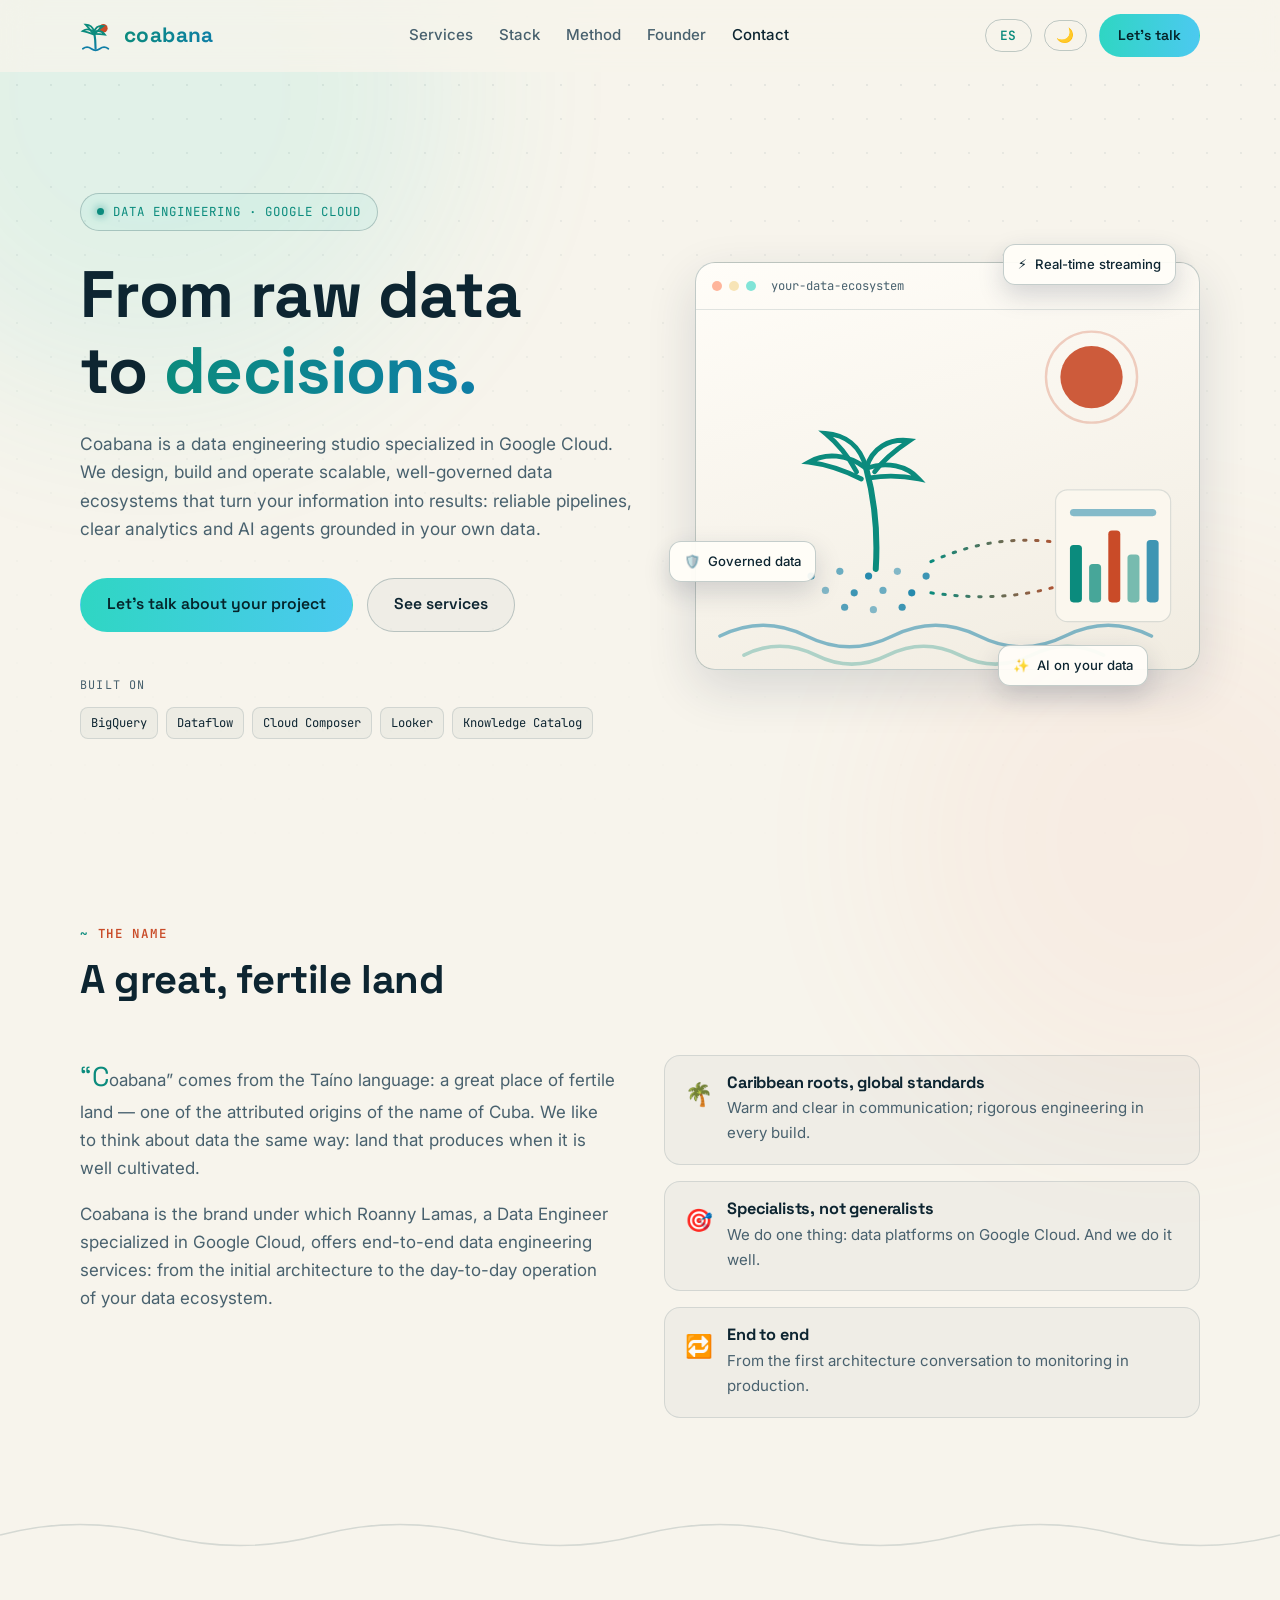
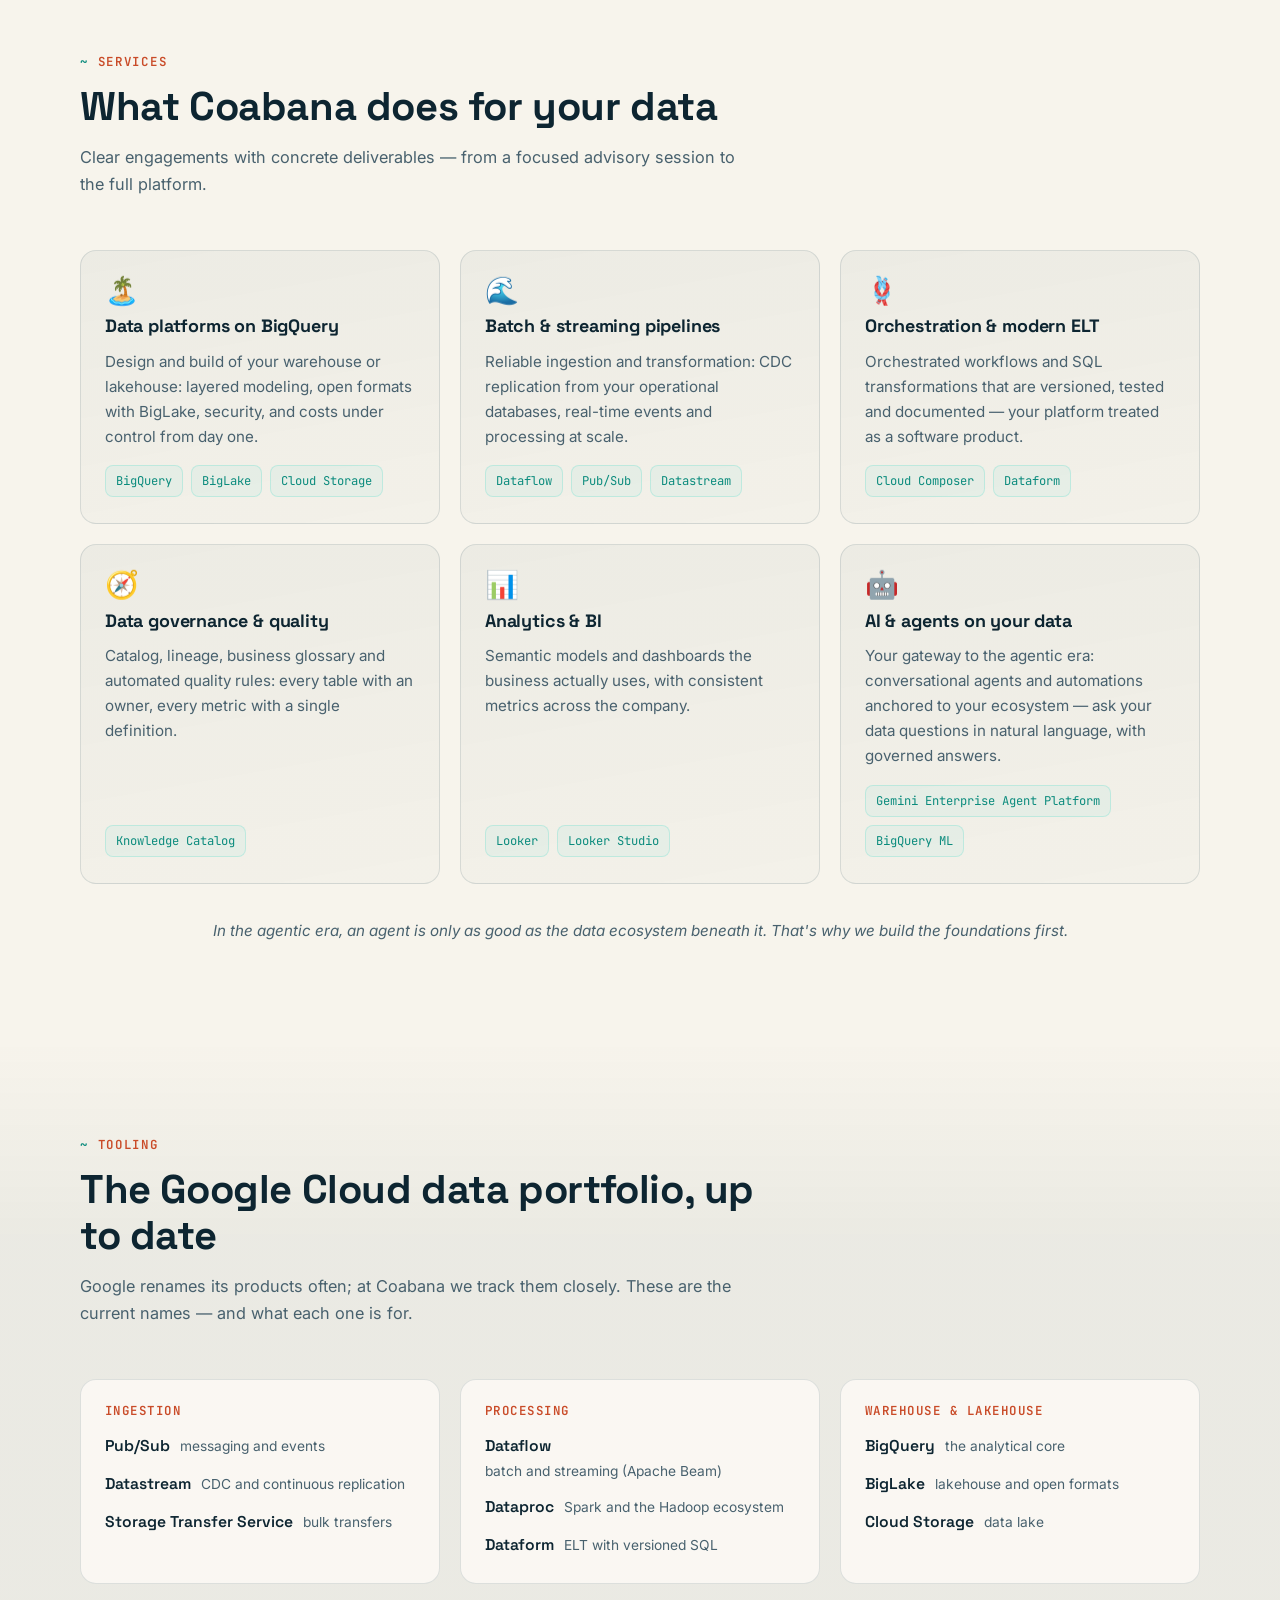
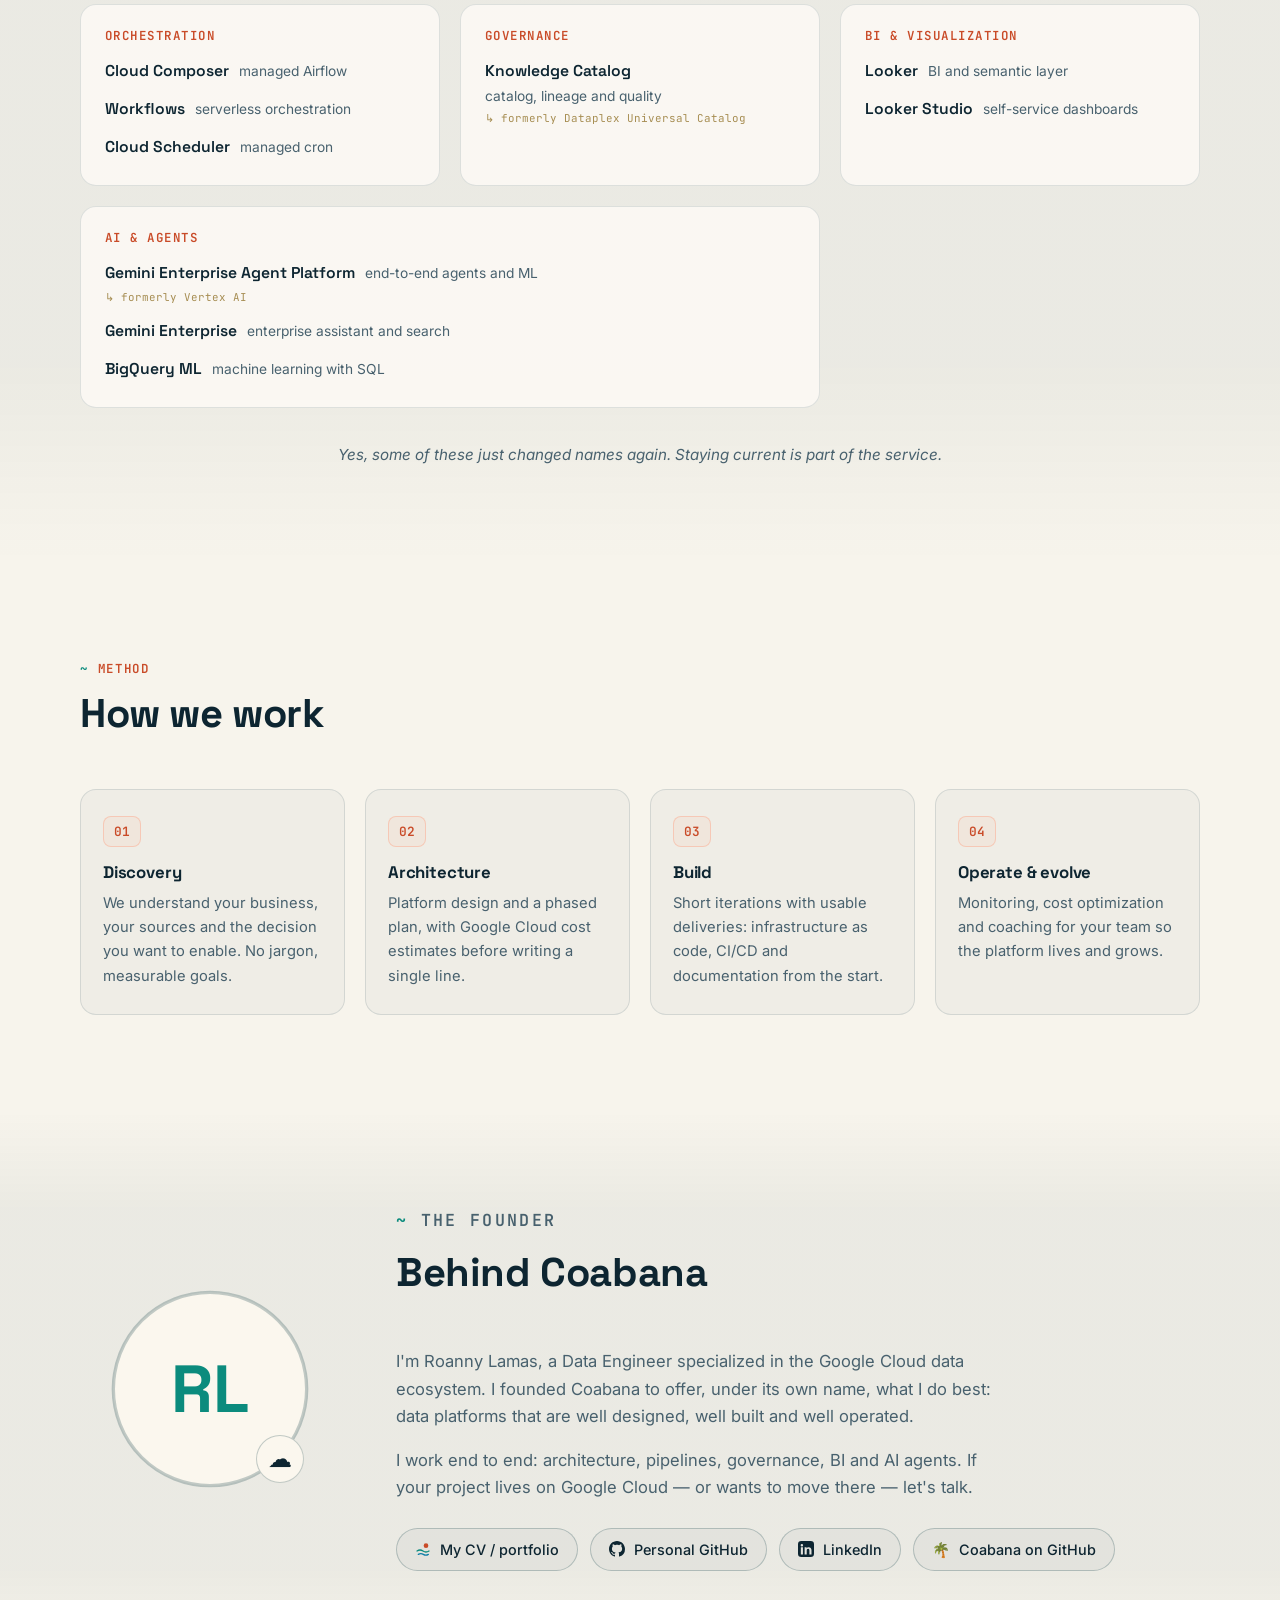
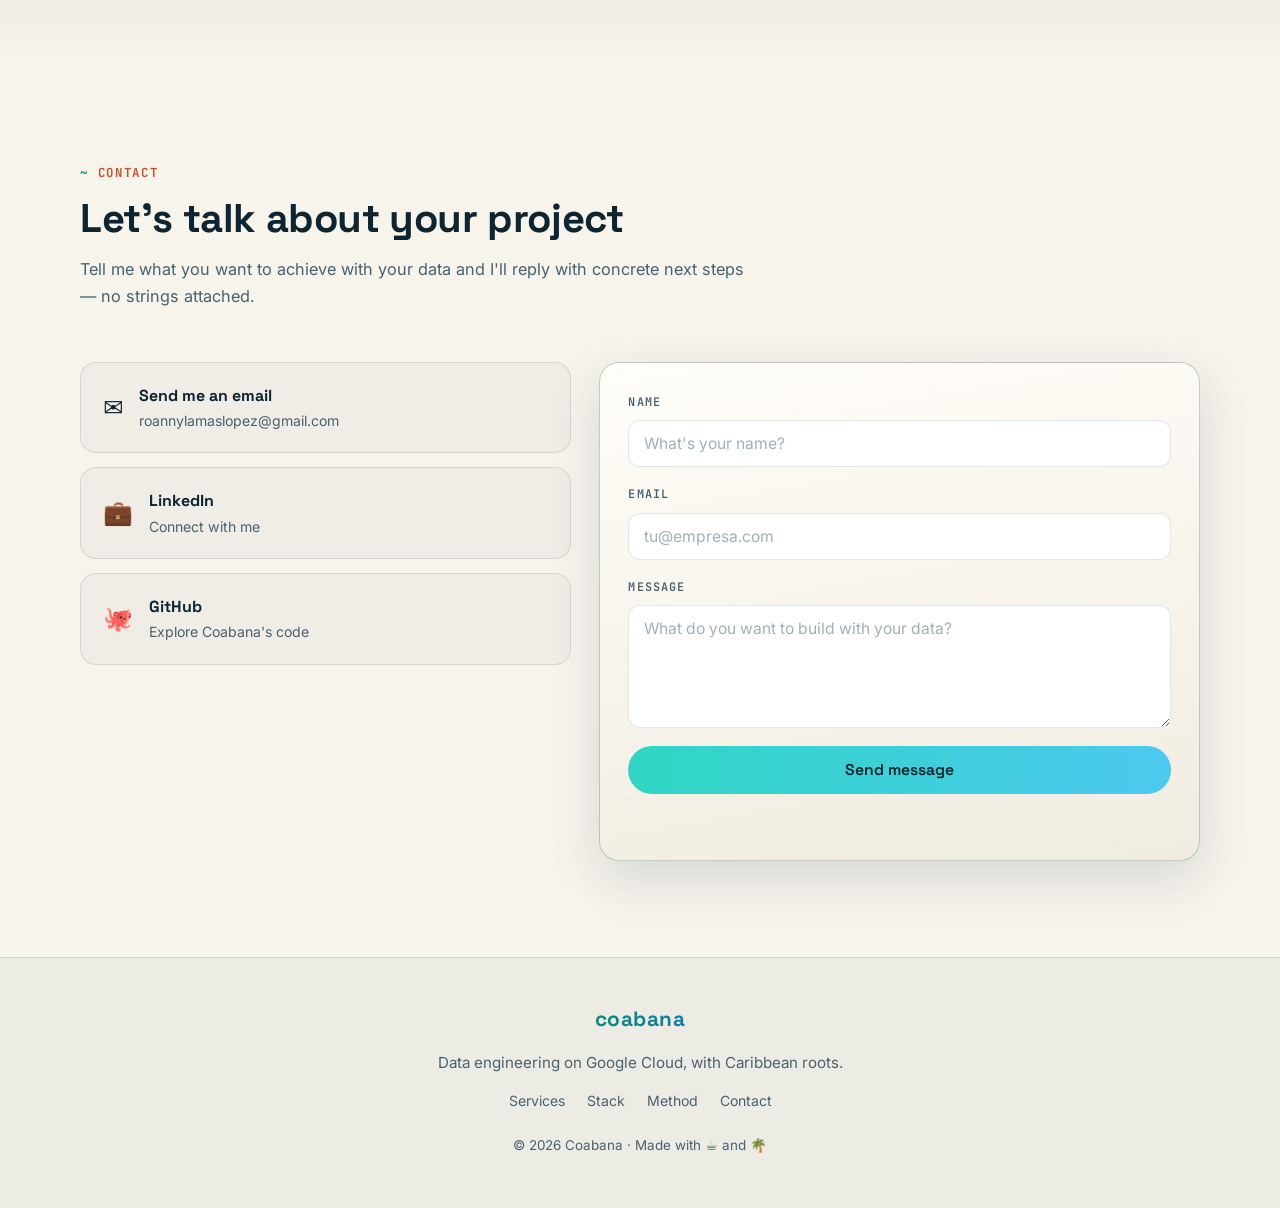
==== commit e0ae2c76: "Cosechar el slogan en el messaging y posicionar la era agéntica Análisis de dos ideas de Roanny (slo" ====
--- a/index.html
+++ b/index.html
@@ -4,7 +4,7 @@
   <meta charset="UTF-8">
   <meta name="viewport" content="width=device-width, initial-scale=1.0">
   <title>Coabana — Ingeniería de Datos en Google Cloud</title>
-  <meta name="description" content="Coabana diseña, construye y opera plataformas de datos en Google Cloud: BigQuery, Dataflow, Composer, Looker y agentes de IA sobre tus datos." data-i18n-content="meta.desc">
+  <meta name="description" content="Coabana diseña, construye y opera ecosistemas de datos escalables y bien gobernados en Google Cloud: BigQuery, Dataflow, Composer, Looker y agentes de IA." data-i18n-content="meta.desc">
   <meta name="theme-color" content="#07131d">
   <meta name="google-site-verification" content="7HIepAiK9BsFY3NRVw-7wOb9rEOfitxCJV_iQwWbcqk">
 
@@ -18,7 +18,7 @@
   <!-- Open Graph -->
   <meta property="og:type" content="website">
   <meta property="og:title" content="Coabana — Ingeniería de Datos en Google Cloud">
-  <meta property="og:description" content="Plataformas de datos en Google Cloud: pipelines confiables, analítica clara y agentes de IA sobre tus propios datos.">
+  <meta property="og:description" content="Ecosistemas de datos escalables y bien gobernados en Google Cloud: pipelines confiables, analítica clara y agentes de IA sobre tus propios datos.">
   <meta property="og:url" content="https://coabana.github.io/">
   <meta property="og:site_name" content="Coabana">
   <meta property="og:locale" content="es_ES">
@@ -31,7 +31,7 @@
   <!-- Twitter -->
   <meta name="twitter:card" content="summary_large_image">
   <meta name="twitter:title" content="Coabana — Ingeniería de Datos en Google Cloud">
-  <meta name="twitter:description" content="Plataformas de datos en Google Cloud: pipelines confiables, analítica clara y agentes de IA sobre tus propios datos.">
+  <meta name="twitter:description" content="Ecosistemas de datos escalables y bien gobernados en Google Cloud: pipelines confiables, analítica clara y agentes de IA sobre tus propios datos.">
   <meta name="twitter:image" content="https://coabana.github.io/og-image.jpg">
   <meta name="twitter:creator" content="@roannyll">
 
@@ -70,7 +70,7 @@
     "@type": "ProfessionalService",
     "@id": "https://coabana.github.io/#coabana",
     "name": "Coabana",
-    "description": "Estudio de ingeniería de datos especializado en Google Cloud.",
+    "description": "Estudio de ingeniería de datos especializado en Google Cloud: ecosistemas de datos escalables y bien gobernados.",
     "url": "https://coabana.github.io/",
     "logo": "https://coabana.github.io/assets/logo.svg",
     "image": "https://coabana.github.io/og-image.jpg",
@@ -151,8 +151,9 @@
           </h1>
           <p class="hero-sub" data-i18n="hero.sub">
             Coabana es un estudio de ingeniería de datos especializado en Google Cloud.
-            Diseñamos, construimos y operamos la plataforma que convierte tus datos en resultados:
-            pipelines confiables, analítica clara y agentes de IA sobre tu propia información.
+            Diseñamos, construimos y operamos ecosistemas de datos escalables y bien gobernados,
+            que convierten tu información en resultados: pipelines confiables, analítica clara
+            y agentes de IA sobre tus propios datos.
           </p>
           <div class="hero-ctas">
             <a class="btn btn-primary" href="#contact" data-i18n="hero.cta1">Hablemos de tu proyecto</a>
@@ -175,7 +176,7 @@
           <div class="island-card">
             <div class="island-card-head">
               <span class="win-dot"></span><span class="win-dot"></span><span class="win-dot"></span>
-              <span class="island-card-title" data-i18n="hero.card">tu-plataforma-de-datos</span>
+              <span class="island-card-title" data-i18n="hero.card">tu-ecosistema-de-datos</span>
             </div>
             <svg class="island-svg" viewBox="0 0 420 300" fill="none">
               <!-- sol -->
@@ -243,7 +244,7 @@
             <p data-i18n="brand.p2">
               Coabana es la marca desde la que Roanny Lamas, Data Engineer especializado en Google Cloud,
               ofrece servicios de ingeniería de datos de punta a punta: desde la arquitectura inicial
-              hasta la operación diaria de tu plataforma.
+              hasta la operación diaria de tu ecosistema de datos.
             </p>
           </div>
           <div class="brand-pillars">
@@ -323,10 +324,15 @@
           <article class="card reveal">
             <span class="card-icon" aria-hidden="true">🤖</span>
             <h3 data-i18n="services.s6t">IA y agentes sobre tus datos</h3>
-            <p data-i18n="services.s6d">Agentes conversacionales y automatizaciones ancladas en tu plataforma: pregunta a tus datos en lenguaje natural, con respuestas gobernadas.</p>
+            <p data-i18n="services.s6d">Tu entrada a la era agéntica: agentes conversacionales y automatizaciones anclados a tu ecosistema — pregunta a tus datos en lenguaje natural, con respuestas gobernadas.</p>
             <ul class="chips card-chips"><li class="chip chip-accent">Gemini Enterprise Agent Platform</li><li class="chip chip-accent">BigQuery ML</li></ul>
           </article>
         </div>
+
+        <p class="stack-note reveal" data-i18n="services.note">
+          En la era agéntica, un agente es tan bueno como el ecosistema de datos que lo alimenta.
+          Por eso construimos primero los cimientos.
+        </p>
       </div>
     </section>
 
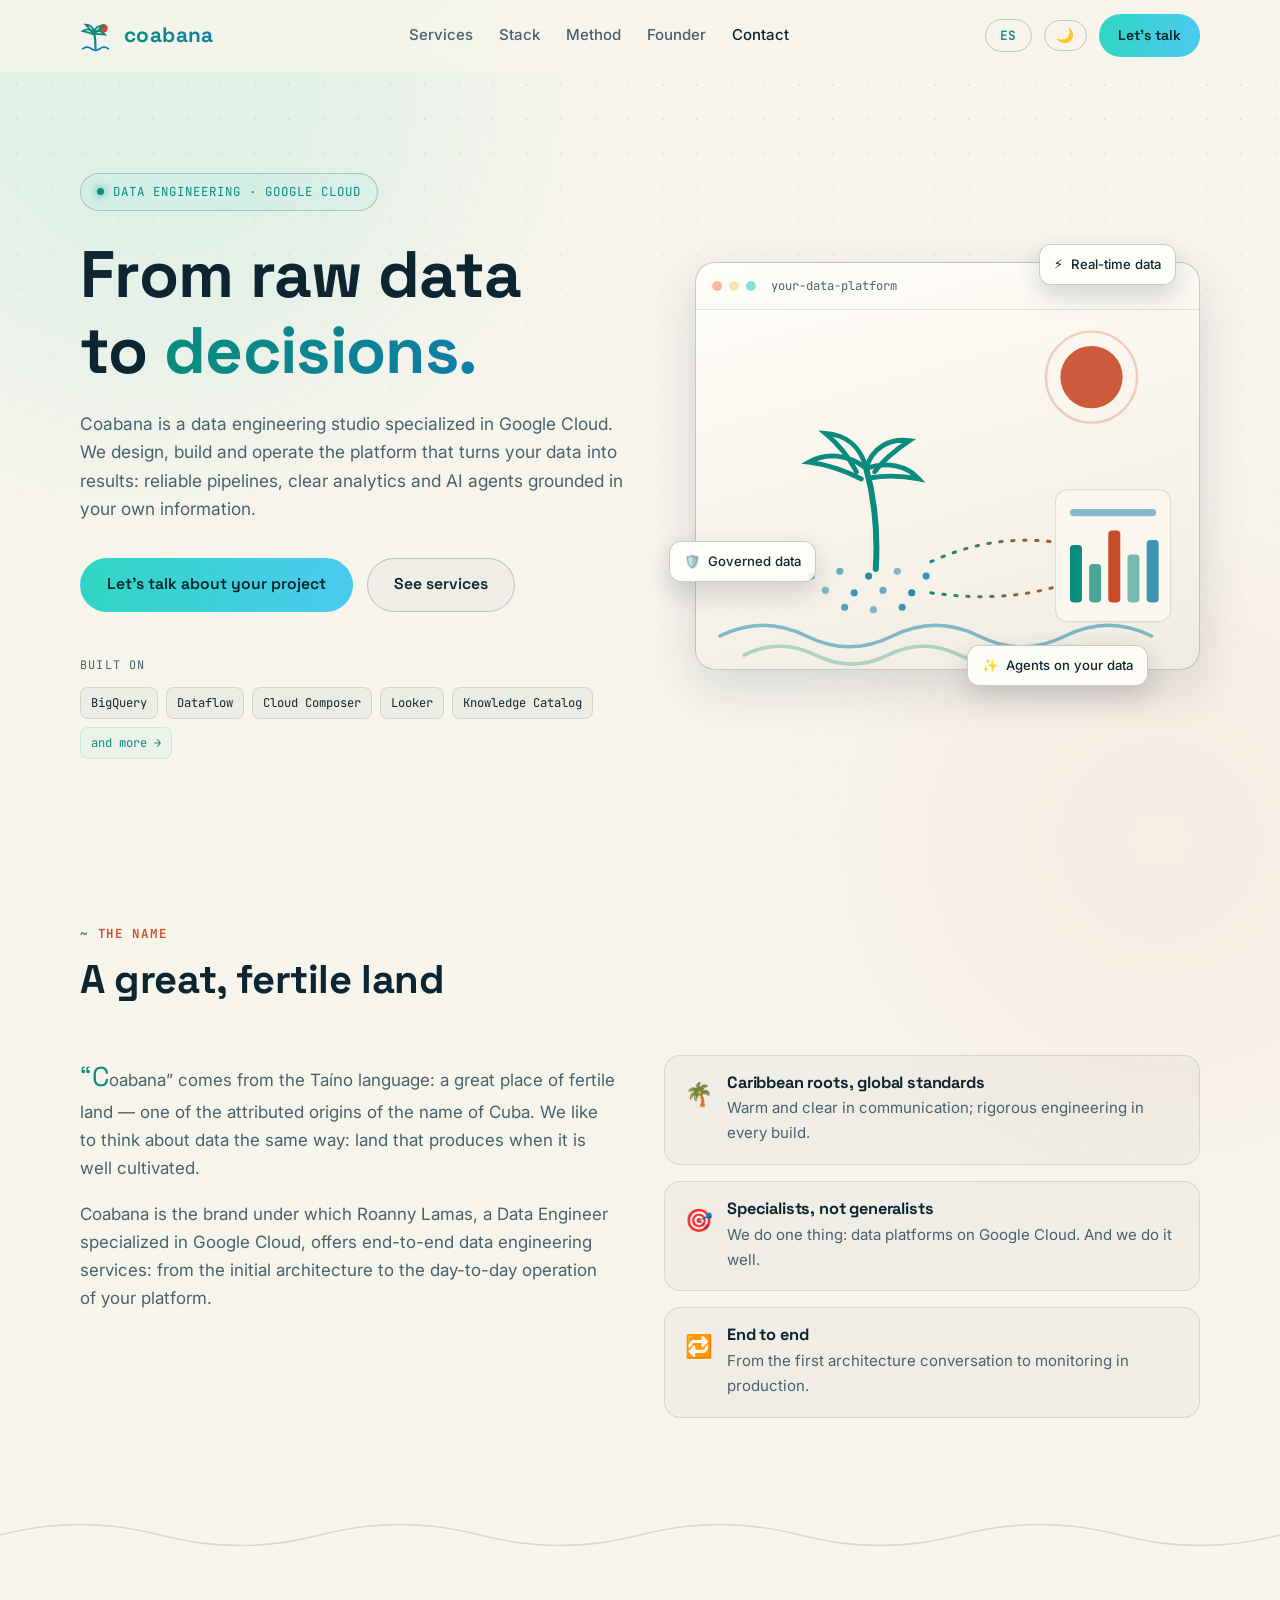
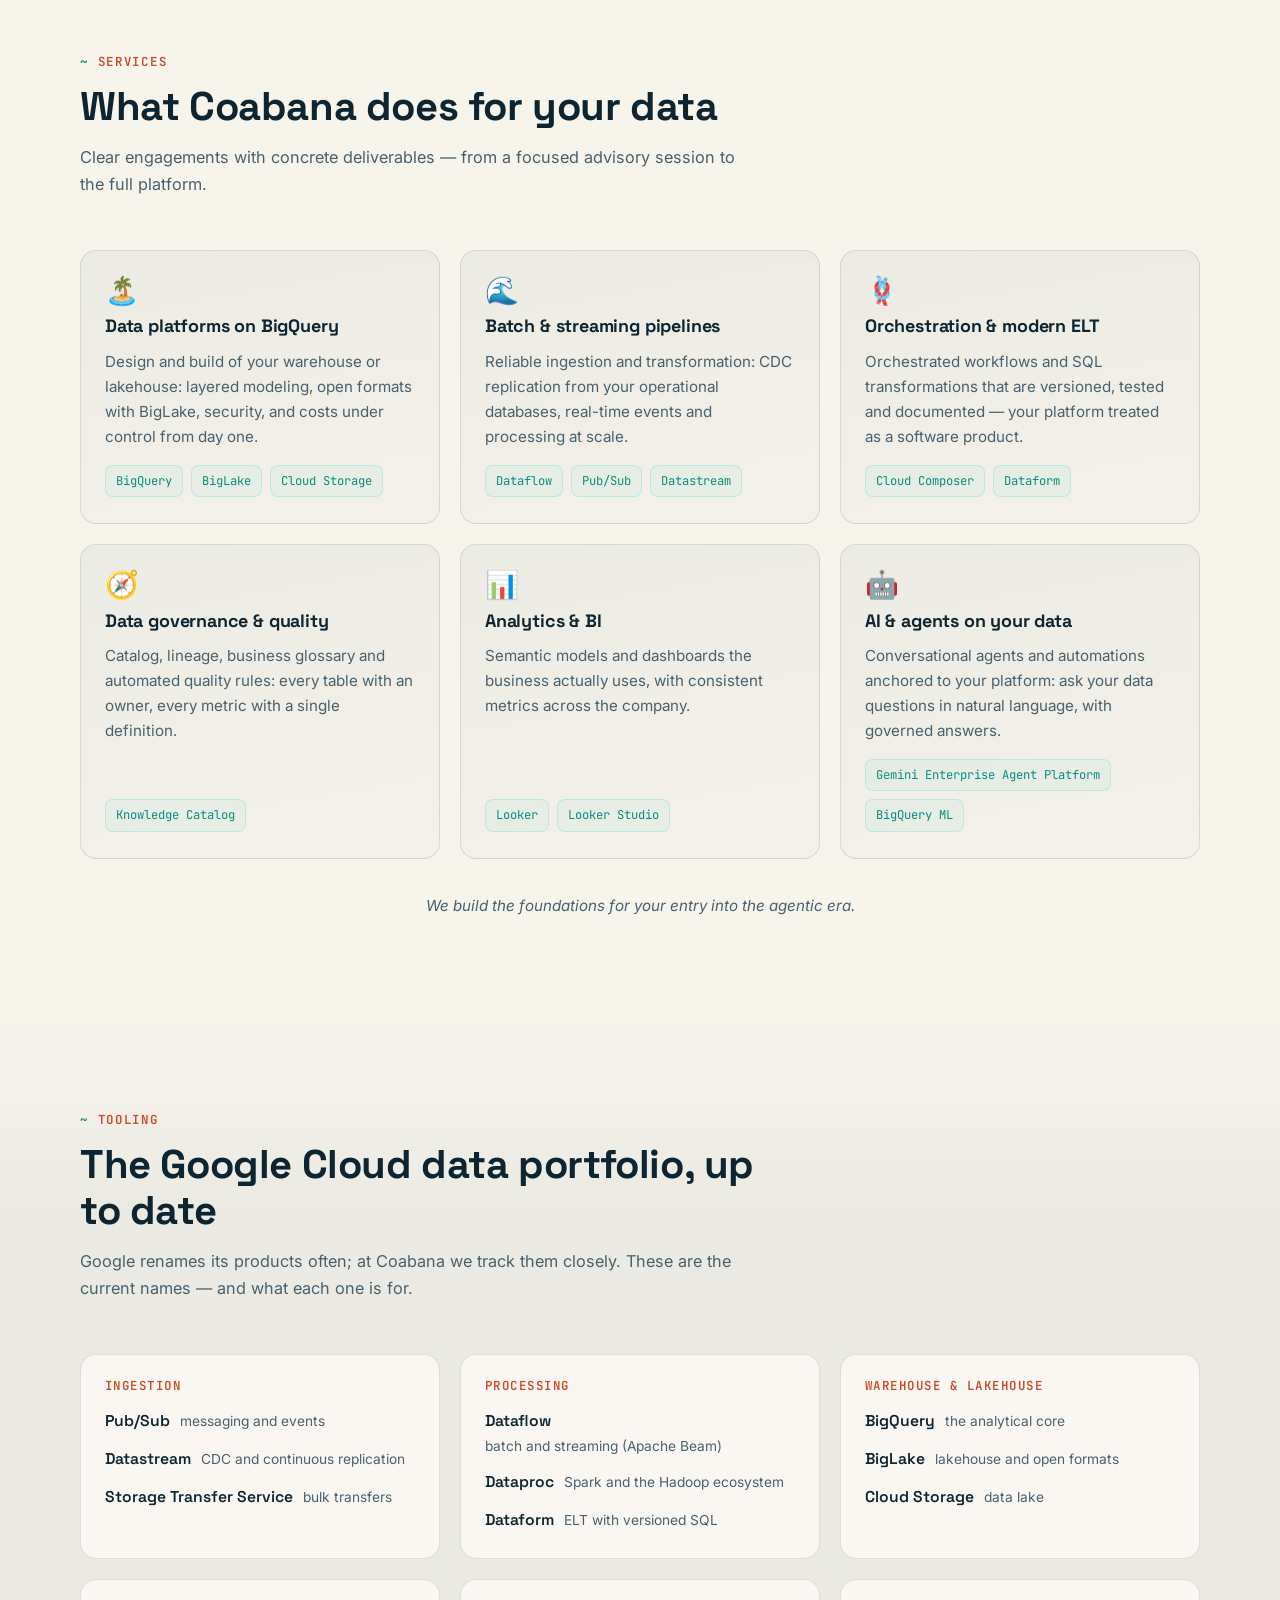
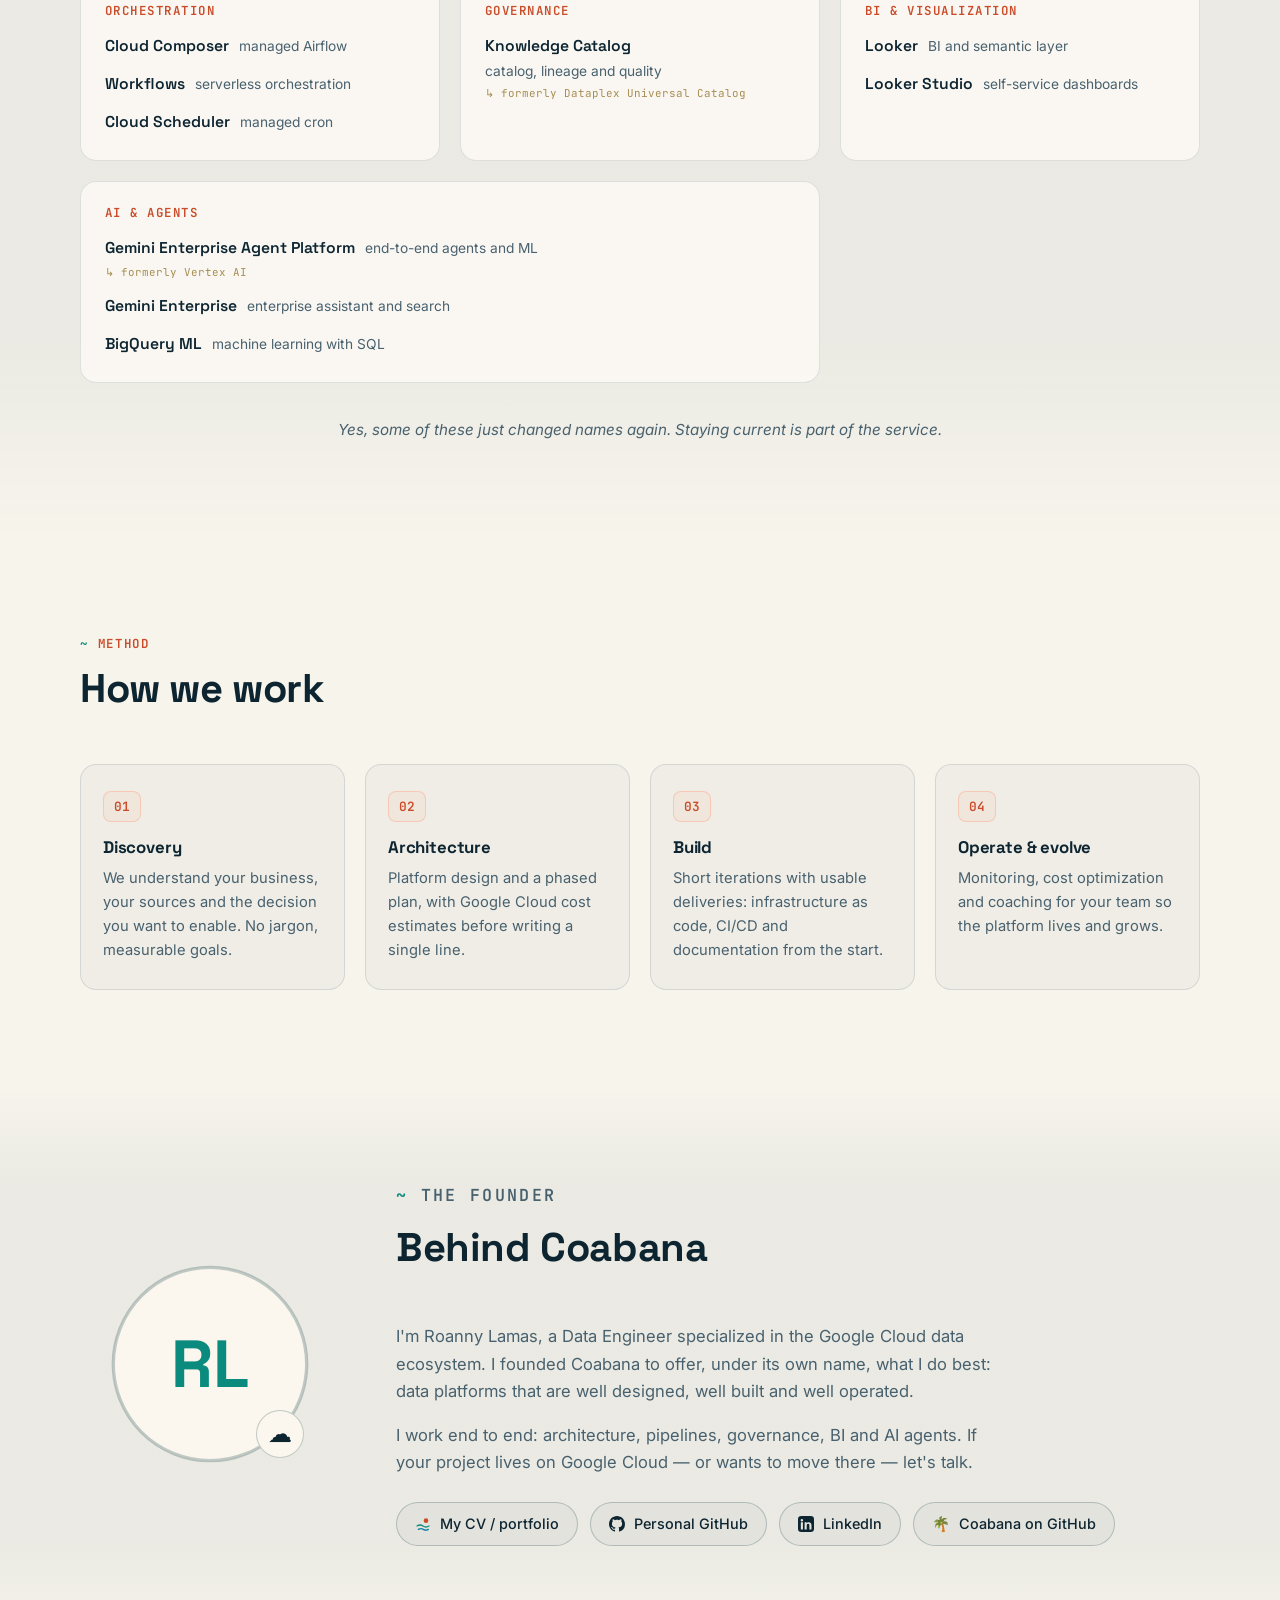
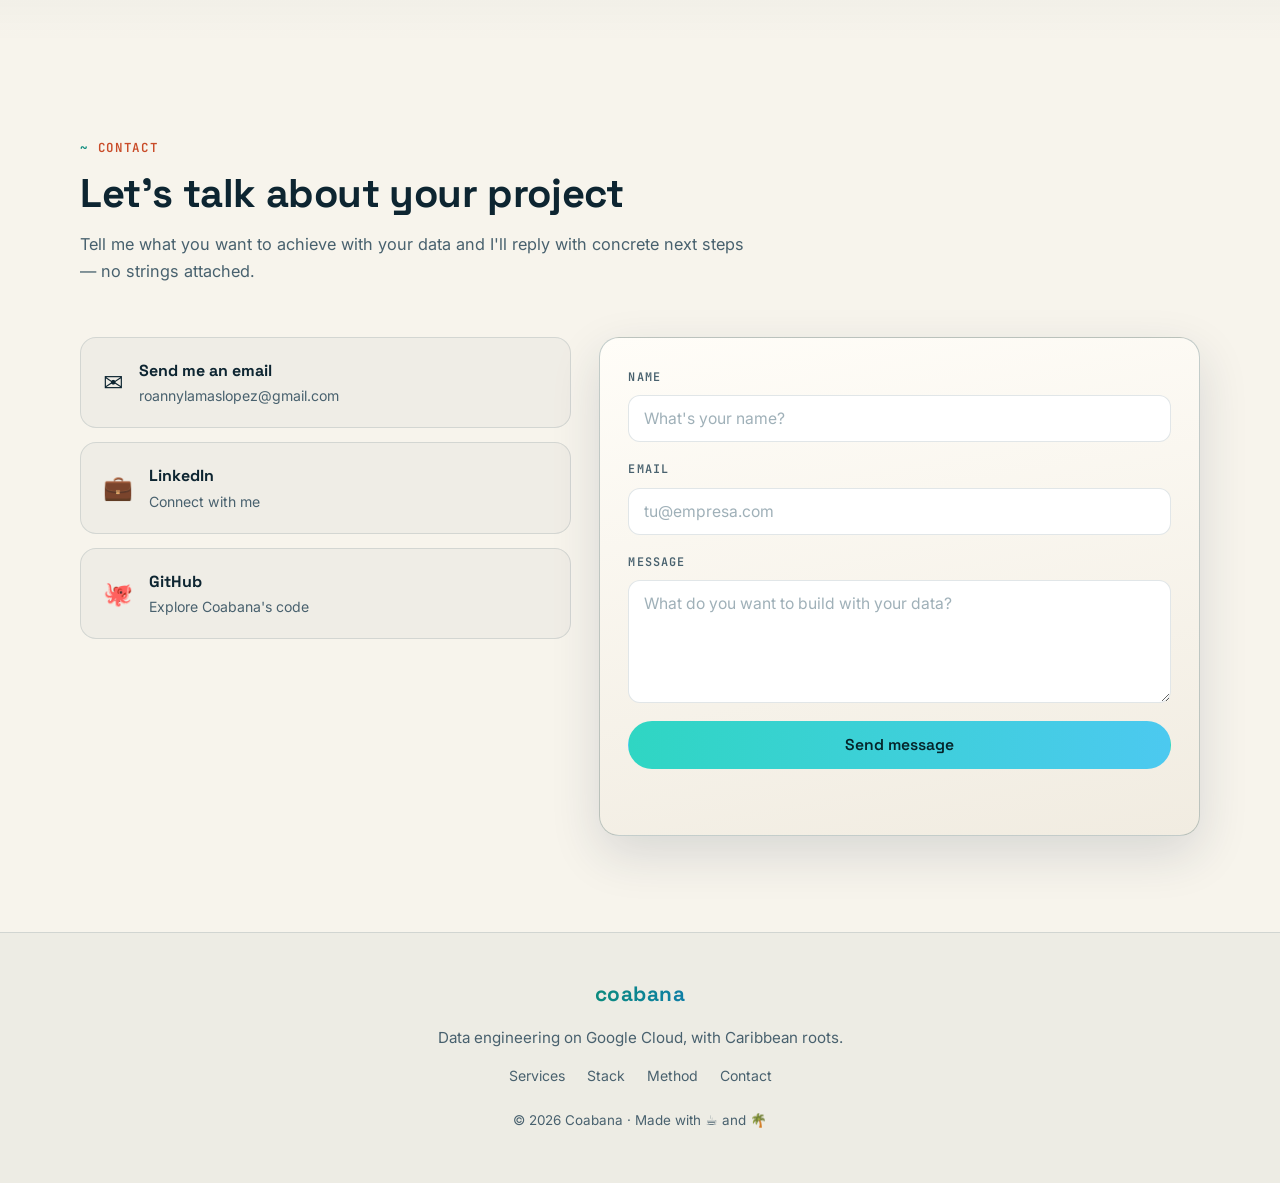
==== commit 281ee4d3: "Contenido: franja agéntica, etiquetas refinadas y enlace «y más» al stack Resultado final de la fase" ====
--- a/index.html
+++ b/index.html
@@ -4,7 +4,7 @@
   <meta charset="UTF-8">
   <meta name="viewport" content="width=device-width, initial-scale=1.0">
   <title>Coabana — Ingeniería de Datos en Google Cloud</title>
-  <meta name="description" content="Coabana diseña, construye y opera ecosistemas de datos escalables y bien gobernados en Google Cloud: BigQuery, Dataflow, Composer, Looker y agentes de IA." data-i18n-content="meta.desc">
+  <meta name="description" content="Coabana diseña, construye y opera plataformas de datos en Google Cloud: BigQuery, Dataflow, Composer, Looker y agentes de IA sobre tus datos." data-i18n-content="meta.desc">
   <meta name="theme-color" content="#07131d">
   <meta name="google-site-verification" content="7HIepAiK9BsFY3NRVw-7wOb9rEOfitxCJV_iQwWbcqk">
 
@@ -18,7 +18,7 @@
   <!-- Open Graph -->
   <meta property="og:type" content="website">
   <meta property="og:title" content="Coabana — Ingeniería de Datos en Google Cloud">
-  <meta property="og:description" content="Ecosistemas de datos escalables y bien gobernados en Google Cloud: pipelines confiables, analítica clara y agentes de IA sobre tus propios datos.">
+  <meta property="og:description" content="Plataformas de datos en Google Cloud: pipelines confiables, analítica clara y agentes de IA sobre tus propios datos.">
   <meta property="og:url" content="https://coabana.github.io/">
   <meta property="og:site_name" content="Coabana">
   <meta property="og:locale" content="es_ES">
@@ -31,7 +31,7 @@
   <!-- Twitter -->
   <meta name="twitter:card" content="summary_large_image">
   <meta name="twitter:title" content="Coabana — Ingeniería de Datos en Google Cloud">
-  <meta name="twitter:description" content="Ecosistemas de datos escalables y bien gobernados en Google Cloud: pipelines confiables, analítica clara y agentes de IA sobre tus propios datos.">
+  <meta name="twitter:description" content="Plataformas de datos en Google Cloud: pipelines confiables, analítica clara y agentes de IA sobre tus propios datos.">
   <meta name="twitter:image" content="https://coabana.github.io/og-image.jpg">
   <meta name="twitter:creator" content="@roannyll">
 
@@ -70,7 +70,7 @@
     "@type": "ProfessionalService",
     "@id": "https://coabana.github.io/#coabana",
     "name": "Coabana",
-    "description": "Estudio de ingeniería de datos especializado en Google Cloud: ecosistemas de datos escalables y bien gobernados.",
+    "description": "Estudio de ingeniería de datos especializado en Google Cloud.",
     "url": "https://coabana.github.io/",
     "logo": "https://coabana.github.io/assets/logo.svg",
     "image": "https://coabana.github.io/og-image.jpg",
@@ -151,9 +151,8 @@
           </h1>
           <p class="hero-sub" data-i18n="hero.sub">
             Coabana es un estudio de ingeniería de datos especializado en Google Cloud.
-            Diseñamos, construimos y operamos ecosistemas de datos escalables y bien gobernados,
-            que convierten tu información en resultados: pipelines confiables, analítica clara
-            y agentes de IA sobre tus propios datos.
+            Diseñamos, construimos y operamos la plataforma que convierte tus datos en resultados:
+            pipelines confiables, analítica clara y agentes de IA sobre tu propia información.
           </p>
           <div class="hero-ctas">
             <a class="btn btn-primary" href="#contact" data-i18n="hero.cta1">Hablemos de tu proyecto</a>
@@ -167,6 +166,7 @@
               <li class="chip">Cloud Composer</li>
               <li class="chip">Looker</li>
               <li class="chip">Knowledge Catalog</li>
+              <li class="chip chip-accent"><a href="#stack" data-i18n="hero.stripMore">y más →</a></li>
             </ul>
           </div>
         </div>
@@ -176,7 +176,7 @@
           <div class="island-card">
             <div class="island-card-head">
               <span class="win-dot"></span><span class="win-dot"></span><span class="win-dot"></span>
-              <span class="island-card-title" data-i18n="hero.card">tu-ecosistema-de-datos</span>
+              <span class="island-card-title" data-i18n="hero.card">tu-plataforma-de-datos</span>
             </div>
             <svg class="island-svg" viewBox="0 0 420 300" fill="none">
               <!-- sol -->
@@ -220,9 +220,9 @@
               </defs>
             </svg>
           </div>
-          <div class="float-chip chip-a"><span class="chip-icon">⚡</span><span data-i18n="hero.chip1">Streaming en tiempo real</span></div>
+          <div class="float-chip chip-a"><span class="chip-icon">⚡</span><span data-i18n="hero.chip1">Datos en tiempo real</span></div>
           <div class="float-chip chip-b"><span class="chip-icon">🛡️</span><span data-i18n="hero.chip2">Datos gobernados</span></div>
-          <div class="float-chip chip-c"><span class="chip-icon">✨</span><span data-i18n="hero.chip3">IA con tus datos</span></div>
+          <div class="float-chip chip-c"><span class="chip-icon">✨</span><span data-i18n="hero.chip3">Agentes sobre tus datos</span></div>
         </div>
       </div>
     </section>
@@ -244,7 +244,7 @@
             <p data-i18n="brand.p2">
               Coabana es la marca desde la que Roanny Lamas, Data Engineer especializado en Google Cloud,
               ofrece servicios de ingeniería de datos de punta a punta: desde la arquitectura inicial
-              hasta la operación diaria de tu ecosistema de datos.
+              hasta la operación diaria de tu plataforma.
             </p>
           </div>
           <div class="brand-pillars">
@@ -324,14 +324,13 @@
           <article class="card reveal">
             <span class="card-icon" aria-hidden="true">🤖</span>
             <h3 data-i18n="services.s6t">IA y agentes sobre tus datos</h3>
-            <p data-i18n="services.s6d">Tu entrada a la era agéntica: agentes conversacionales y automatizaciones anclados a tu ecosistema — pregunta a tus datos en lenguaje natural, con respuestas gobernadas.</p>
+            <p data-i18n="services.s6d">Agentes conversacionales y automatizaciones ancladas en tu plataforma: pregunta a tus datos en lenguaje natural, con respuestas gobernadas.</p>
             <ul class="chips card-chips"><li class="chip chip-accent">Gemini Enterprise Agent Platform</li><li class="chip chip-accent">BigQuery ML</li></ul>
           </article>
         </div>
 
         <p class="stack-note reveal" data-i18n="services.note">
-          En la era agéntica, un agente es tan bueno como el ecosistema de datos que lo alimenta.
-          Por eso construimos primero los cimientos.
+          Construimos los cimientos para tu entrada a la era agéntica.
         </p>
       </div>
     </section>
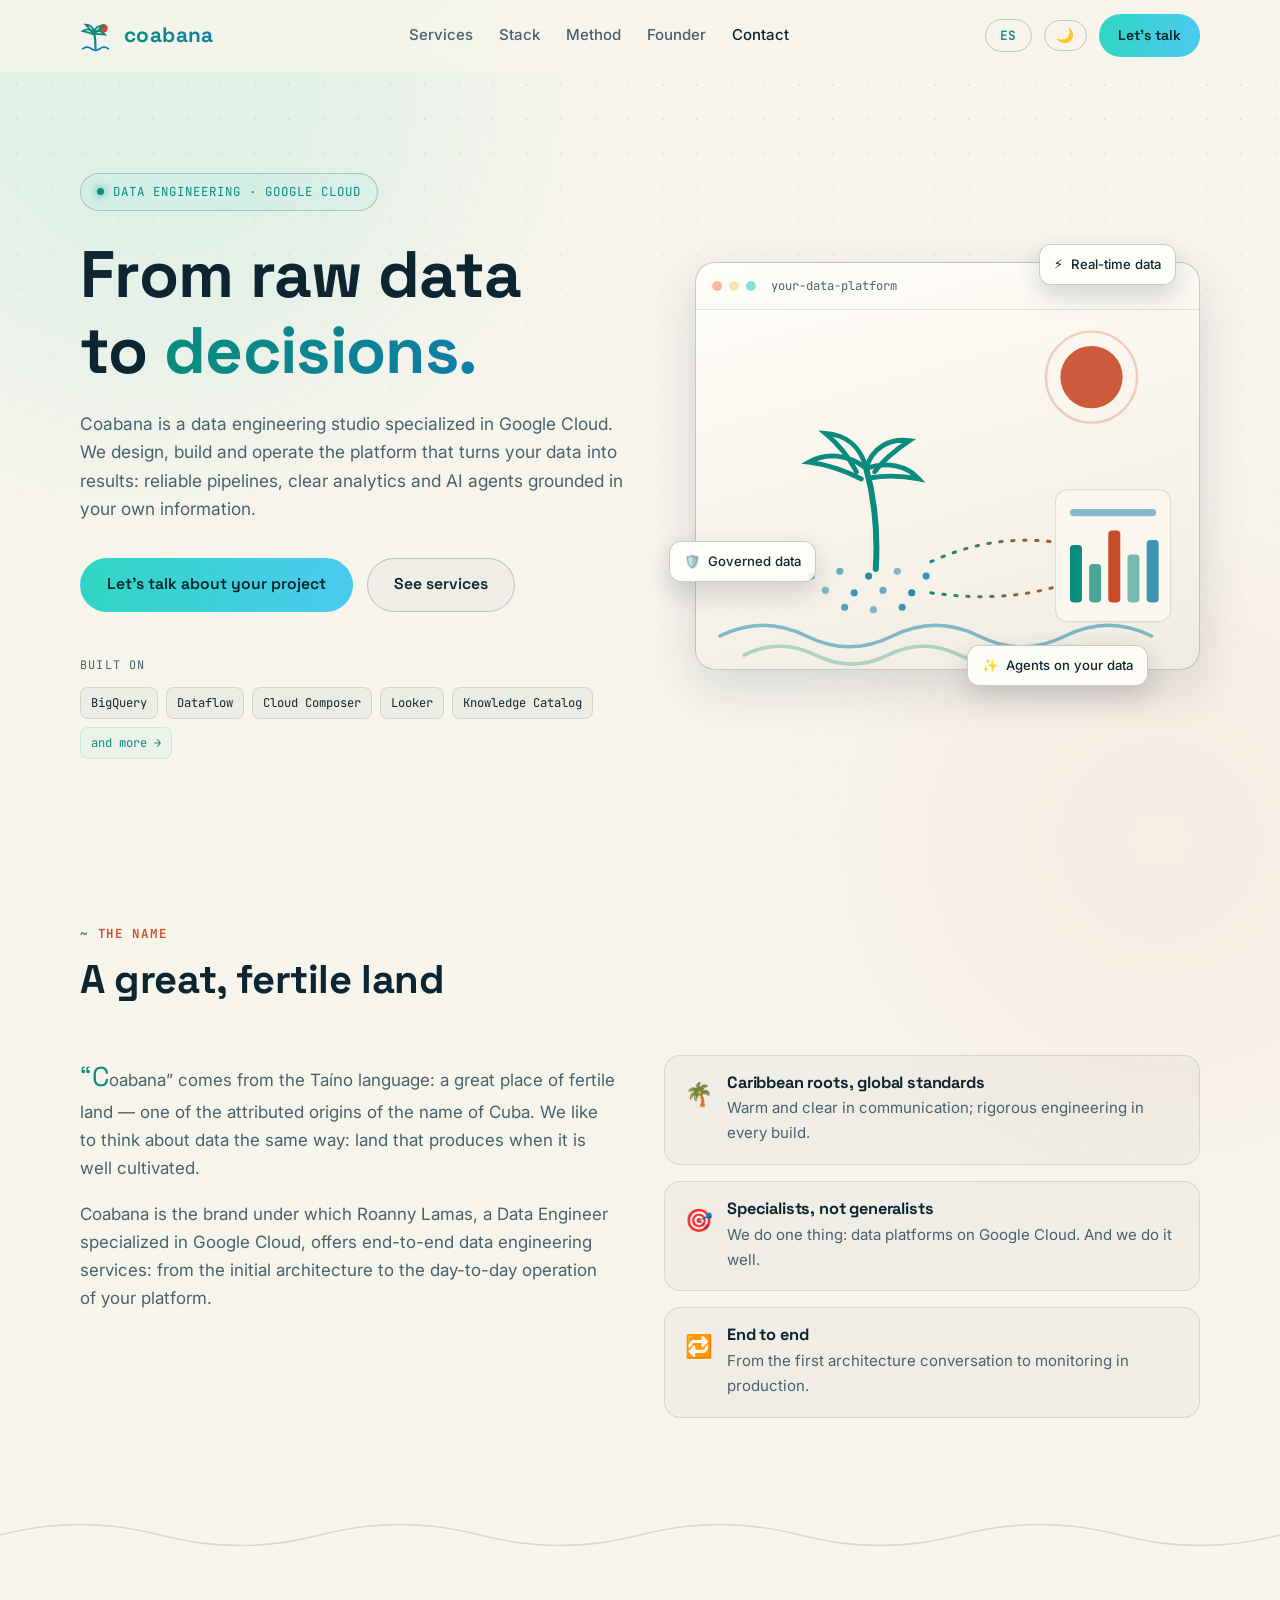
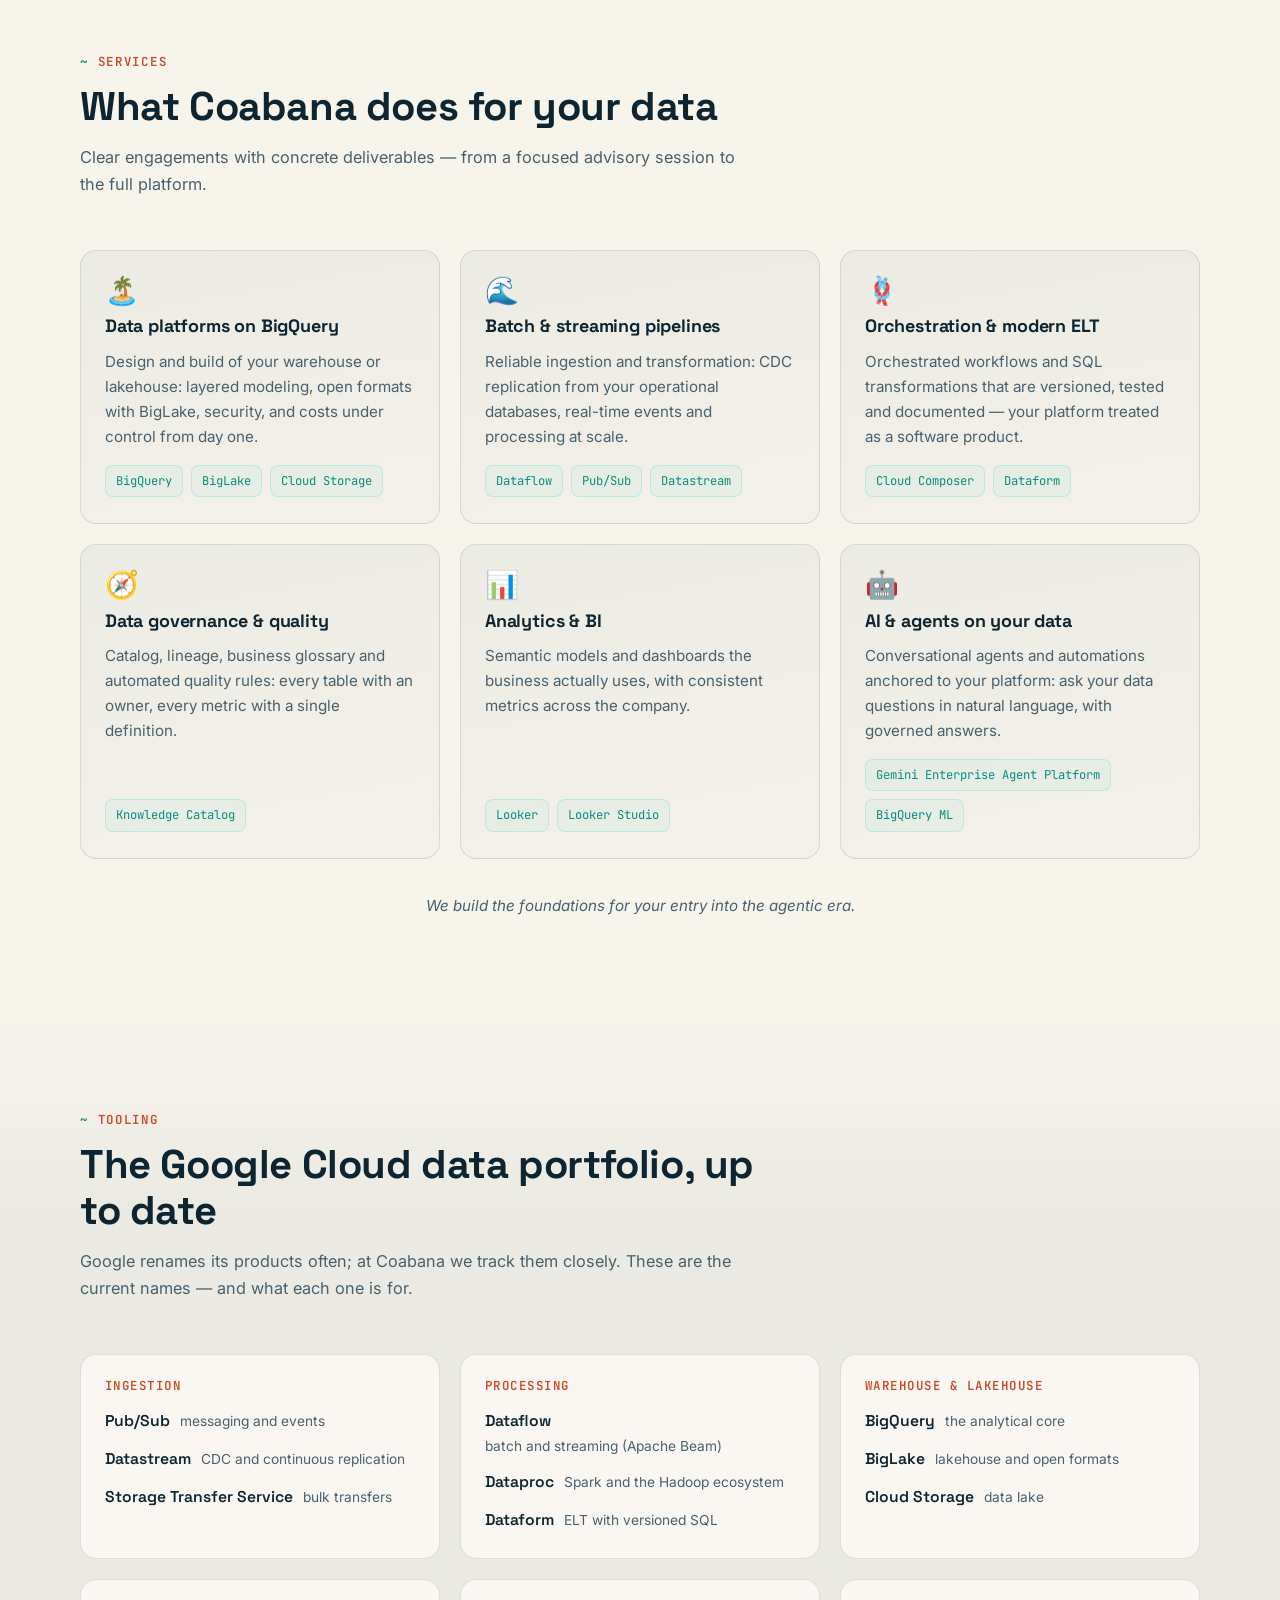
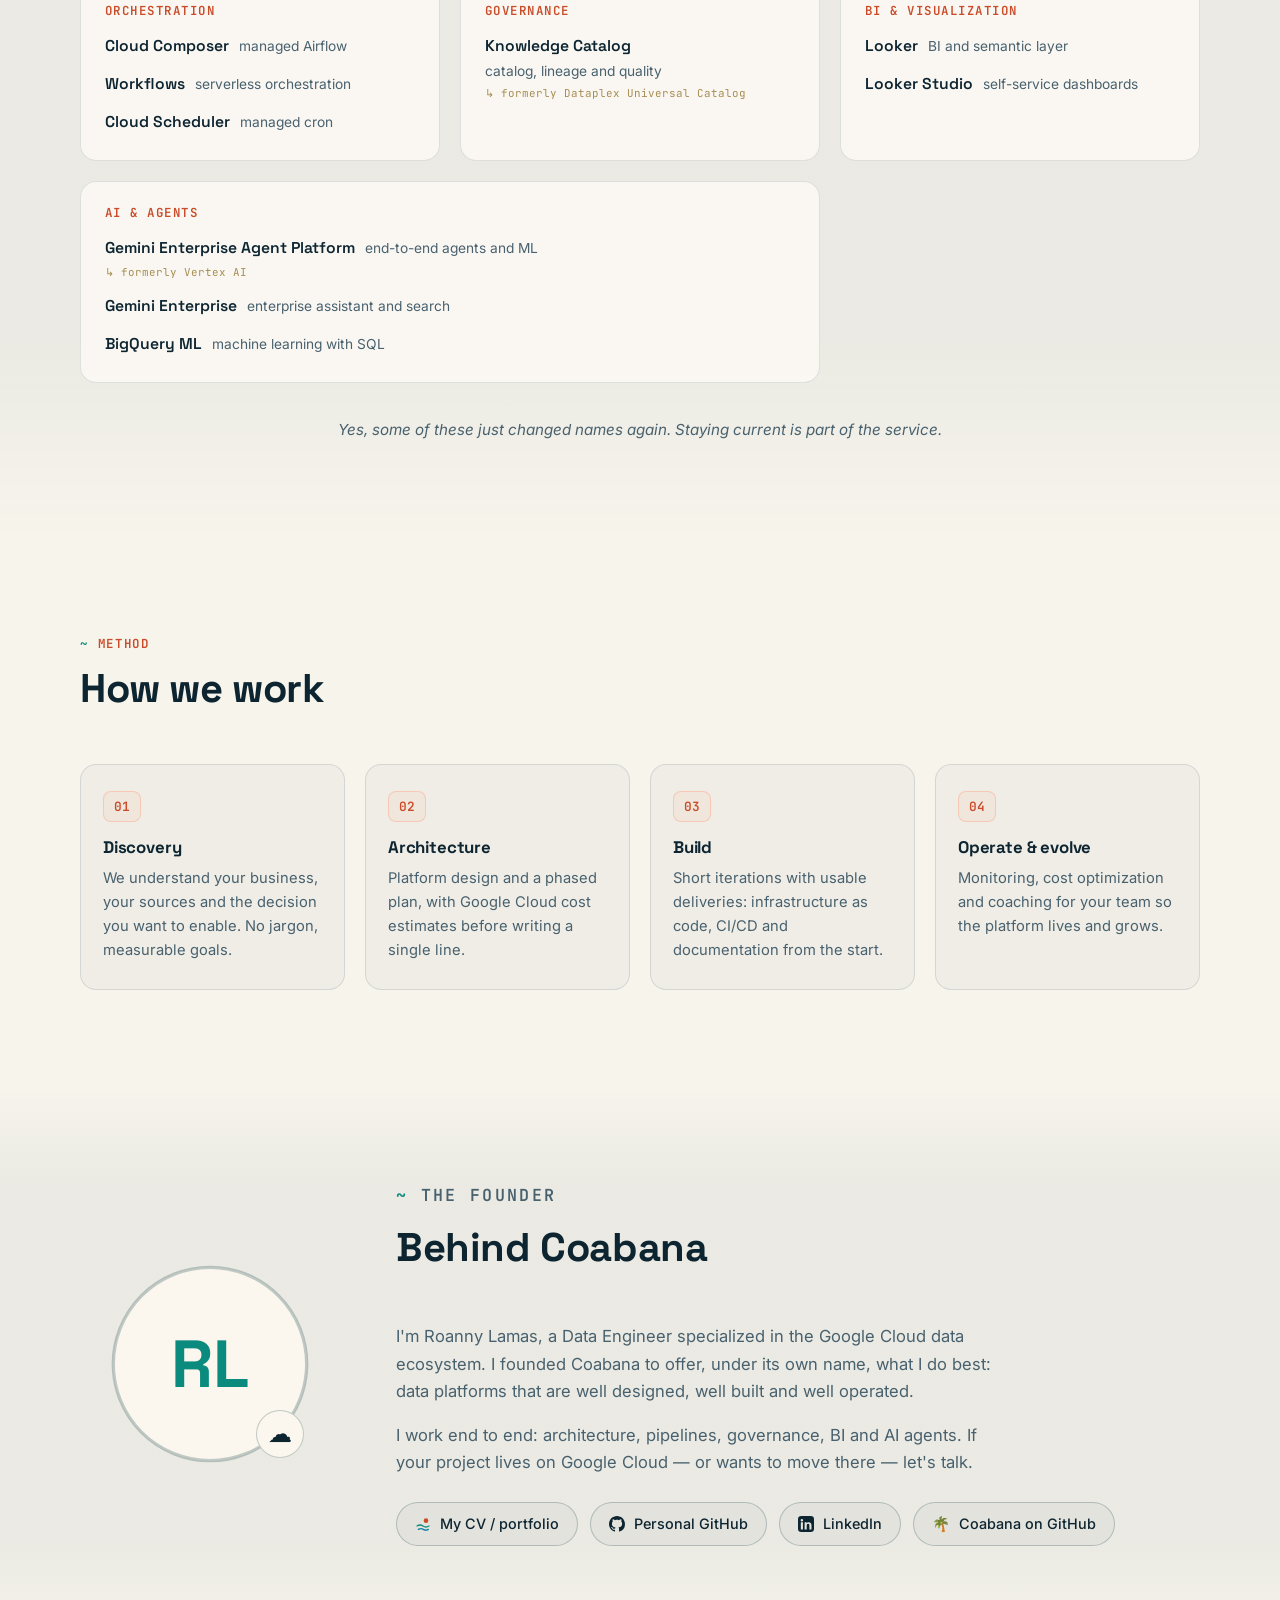
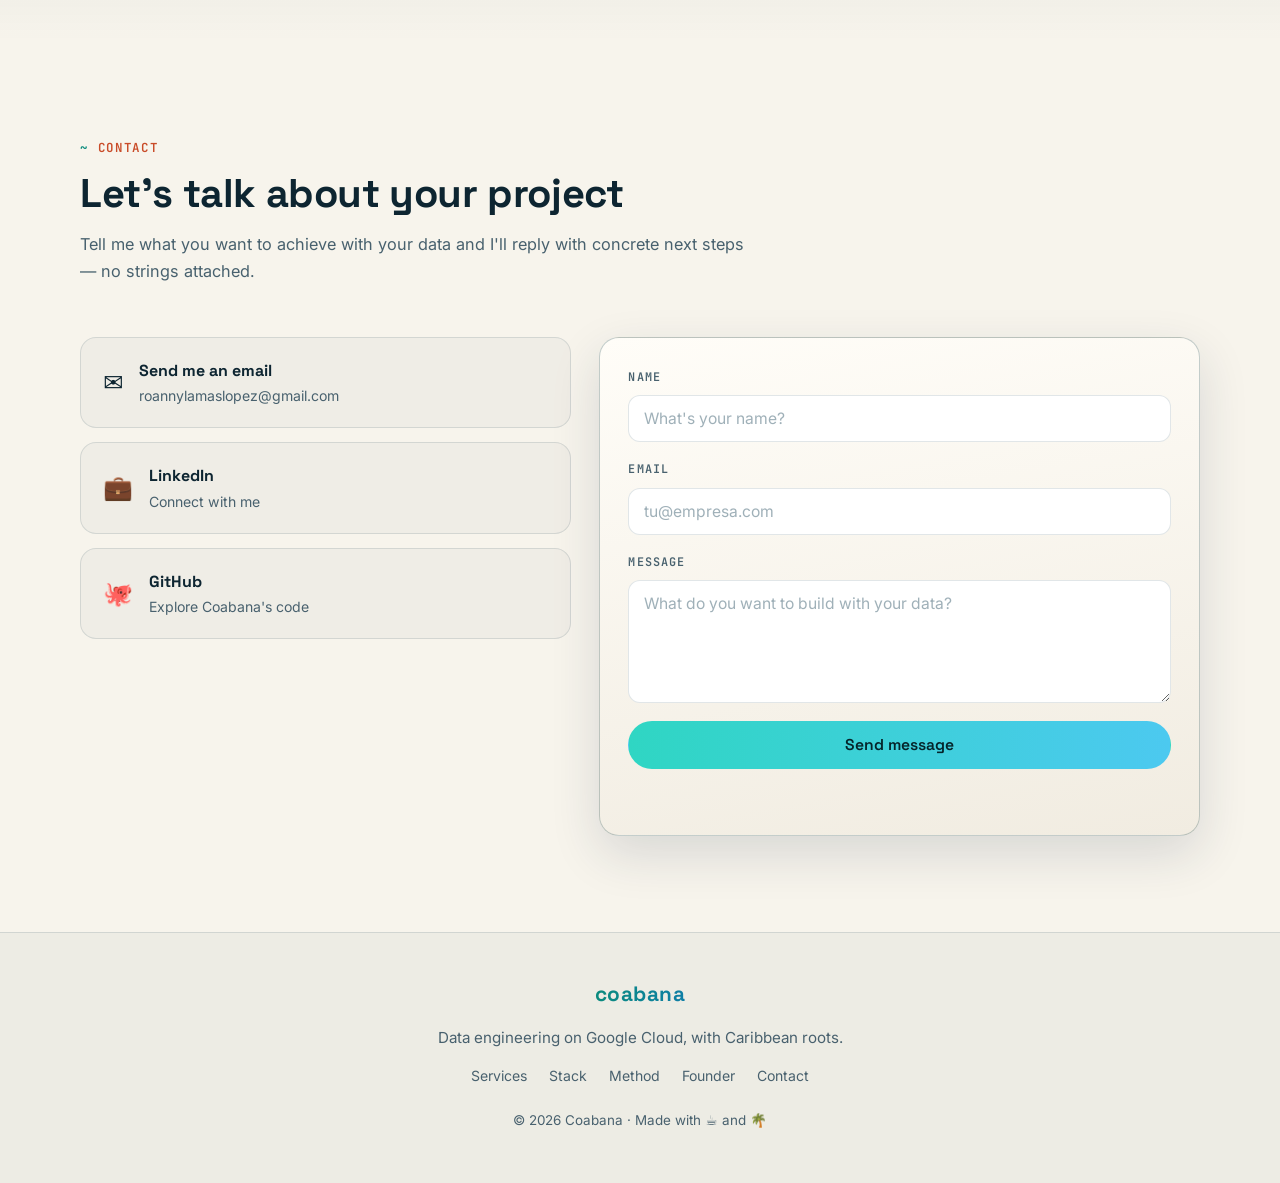
==== commit 5abc0e1f: "Añadir «Fundador» a los enlaces del footer El footer nació con 4 enlaces y el header con 5: faltaba " ====
--- a/index.html
+++ b/index.html
@@ -569,6 +569,7 @@
         <a href="#services" data-i18n="nav.services">Servicios</a>
         <a href="#stack" data-i18n="nav.stack">Stack</a>
         <a href="#process" data-i18n="nav.process">Método</a>
+        <a href="#about" data-i18n="nav.about">Fundador</a>
         <a href="#contact" data-i18n="nav.contact">Contacto</a>
       </nav>
       <p class="footer-copy">© <span id="year">2026</span> Coabana · <span data-i18n="footer.made">Hecho con ☕ y 🌴</span></p>
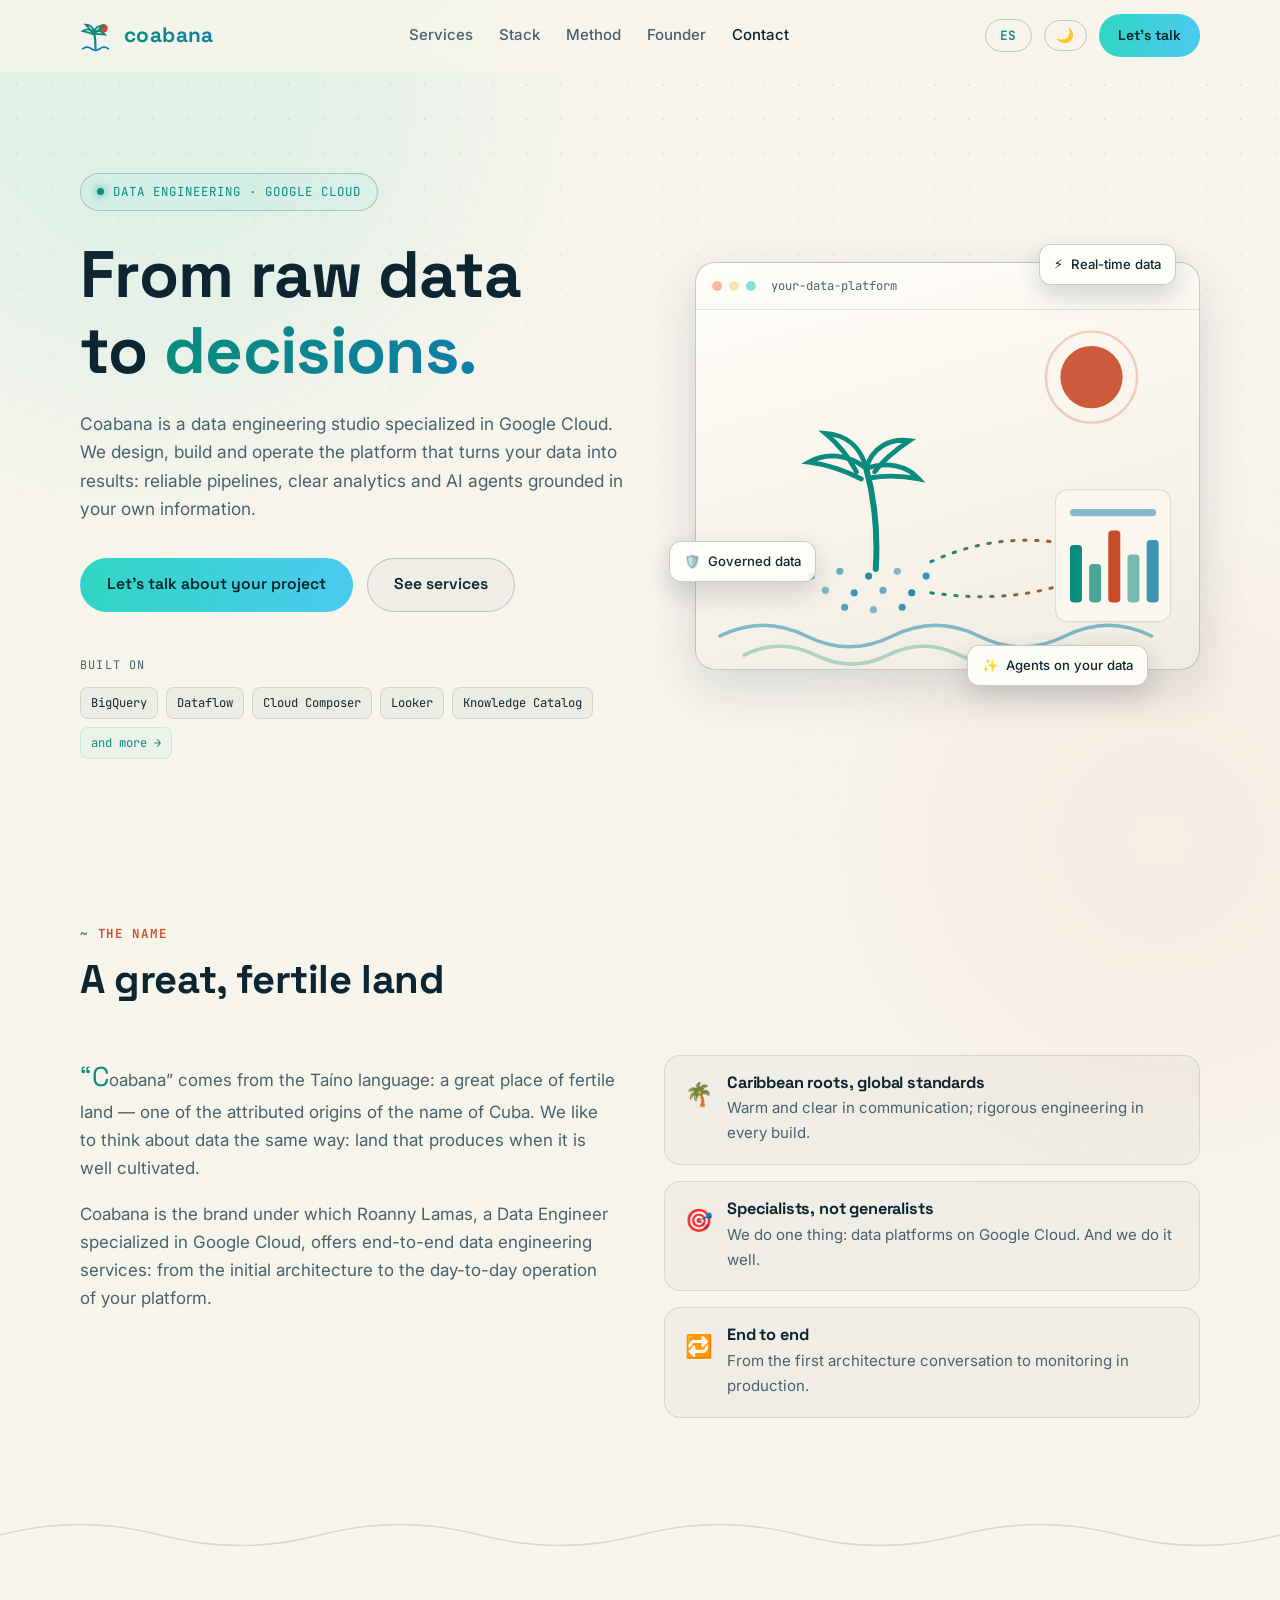
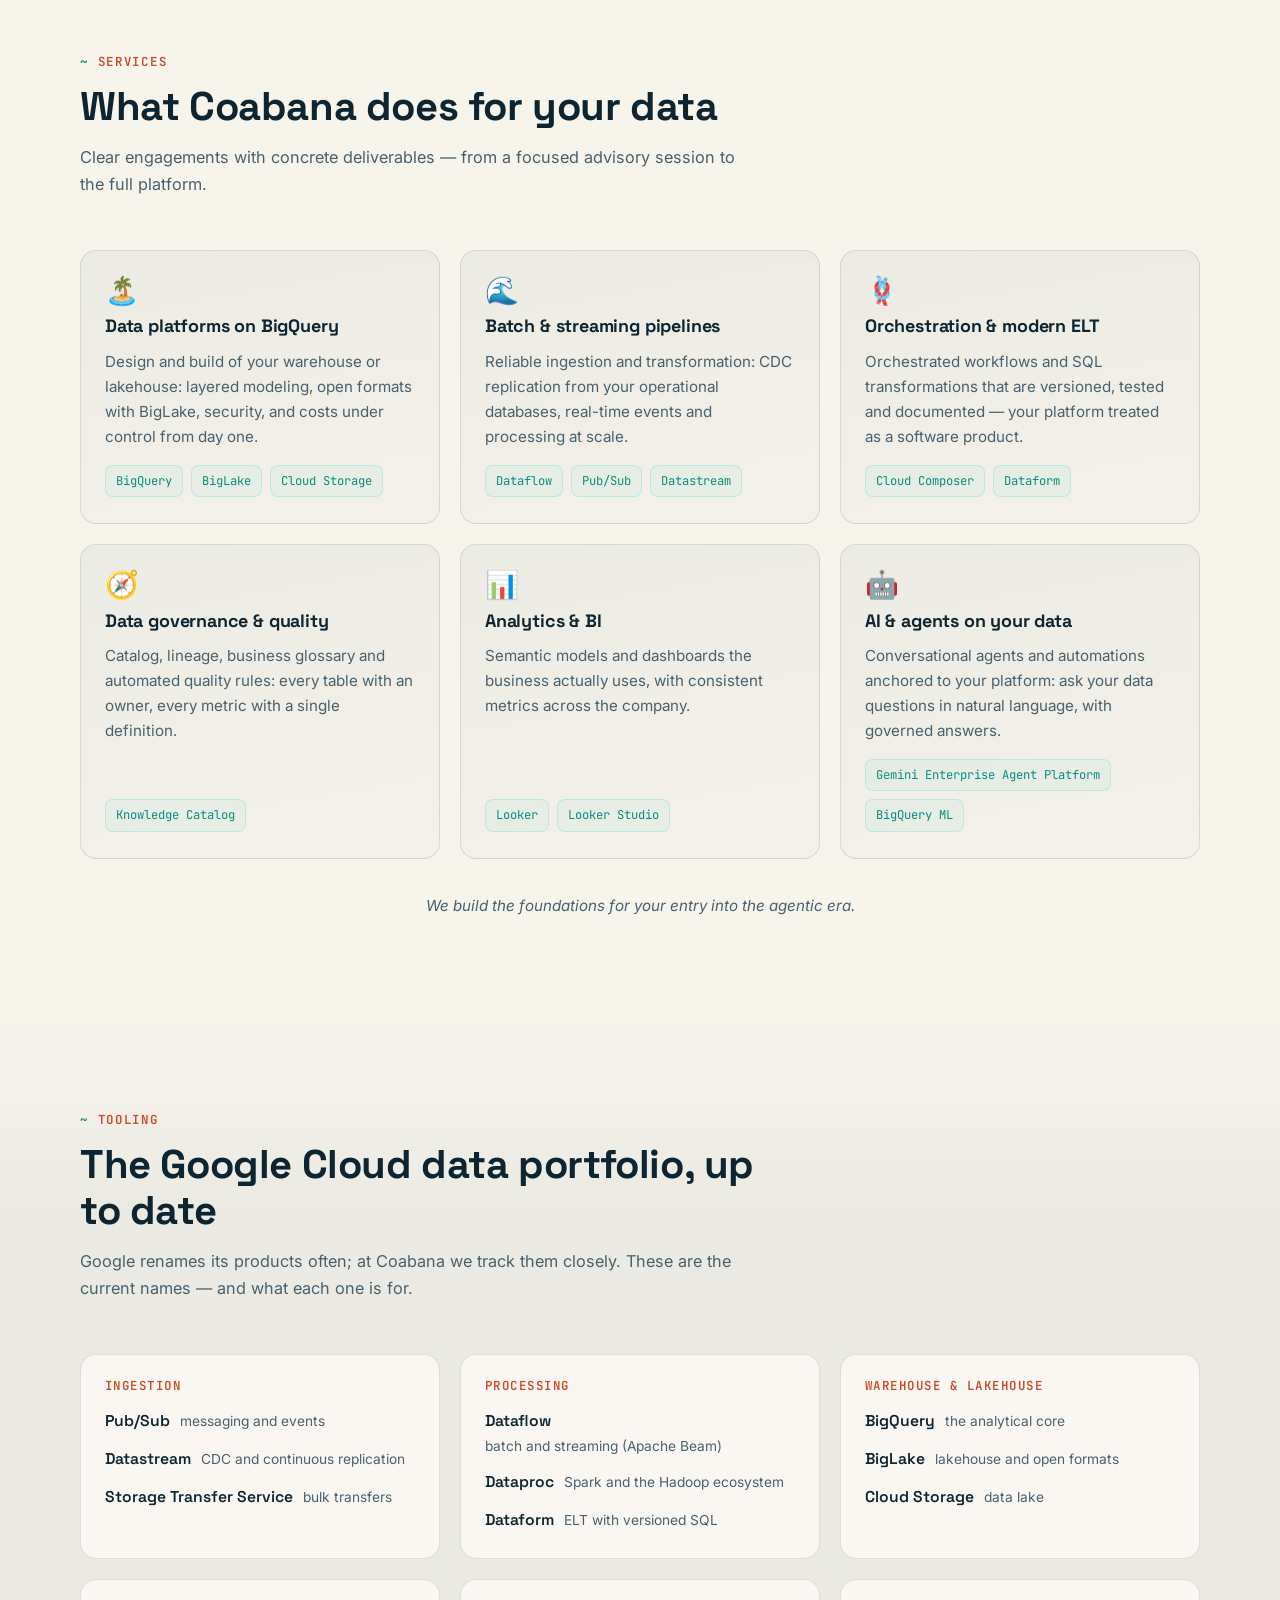
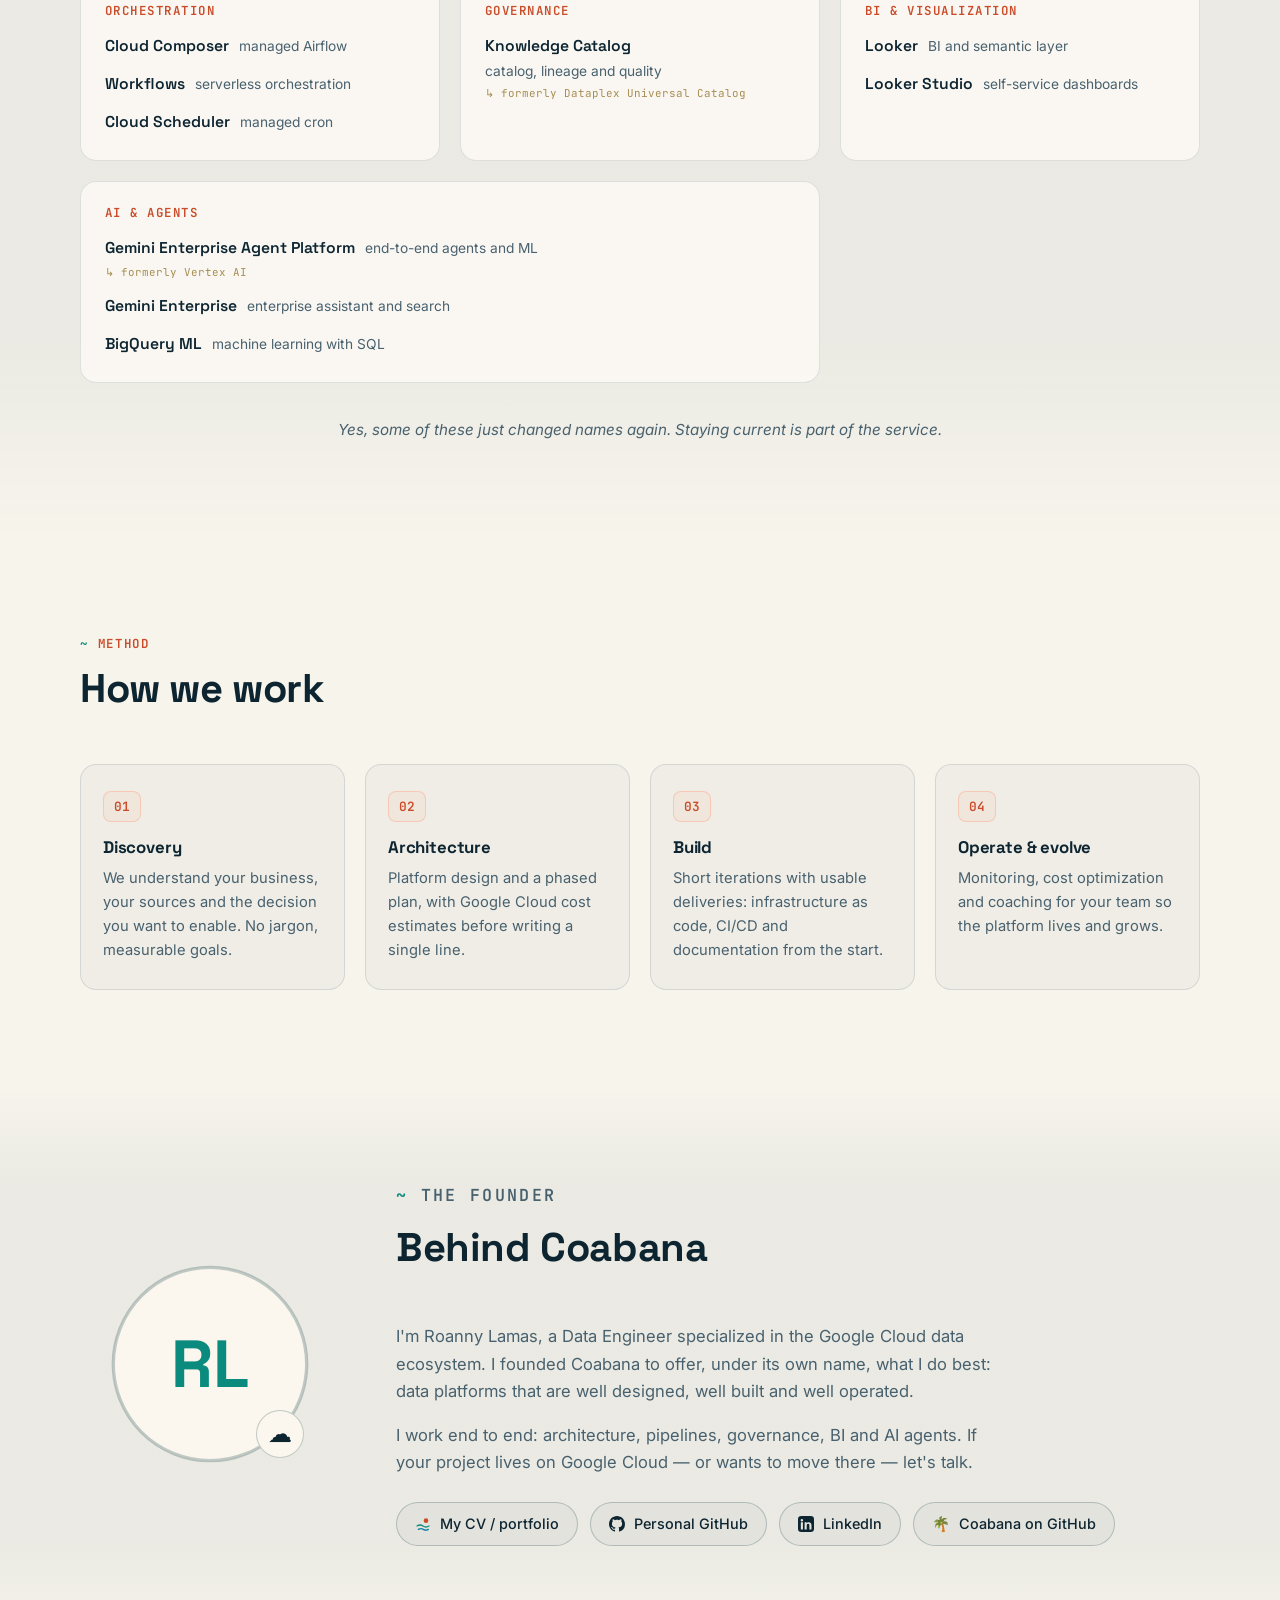
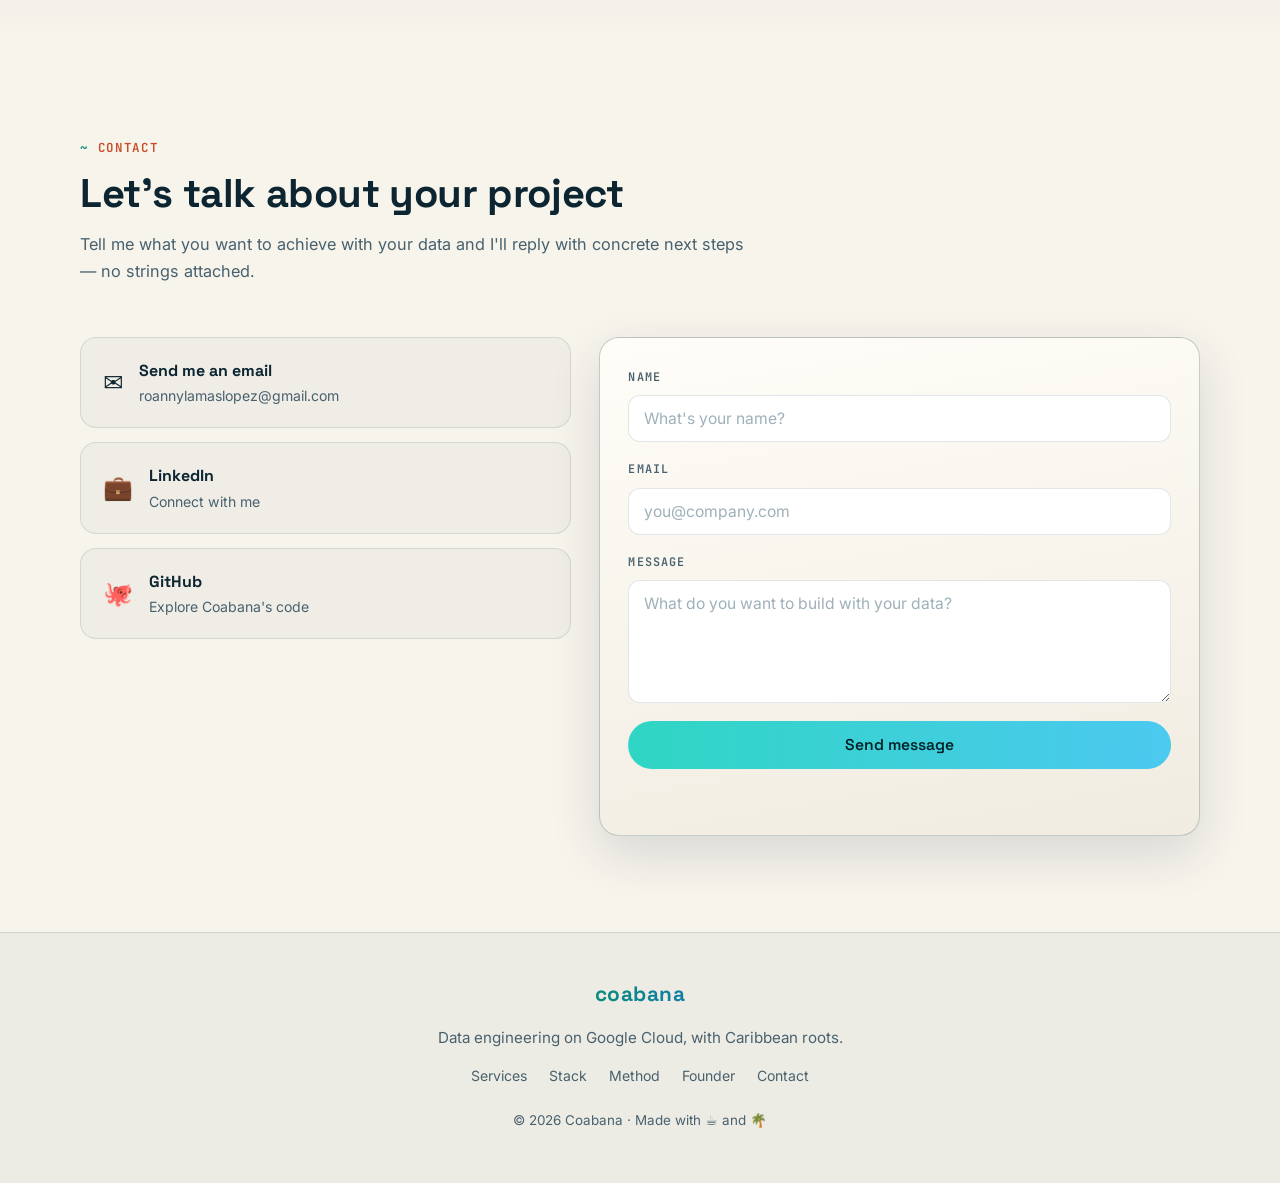
==== commit cbf9f994: "Traducir el placeholder del campo de correo del formulario El input del correo era el único de los t" ====
--- a/index.html
+++ b/index.html
@@ -542,7 +542,7 @@
             </div>
             <div class="form-row">
               <label for="fEmail" data-i18n="form.email">Correo</label>
-              <input id="fEmail" name="email" type="email" required autocomplete="email" placeholder="tu@empresa.com">
+              <input id="fEmail" name="email" type="email" required autocomplete="email" data-i18n-placeholder="form.emailPh" placeholder="tu@empresa.com">
             </div>
             <div class="form-row">
               <label for="fMsg" data-i18n="form.msg">Mensaje</label>
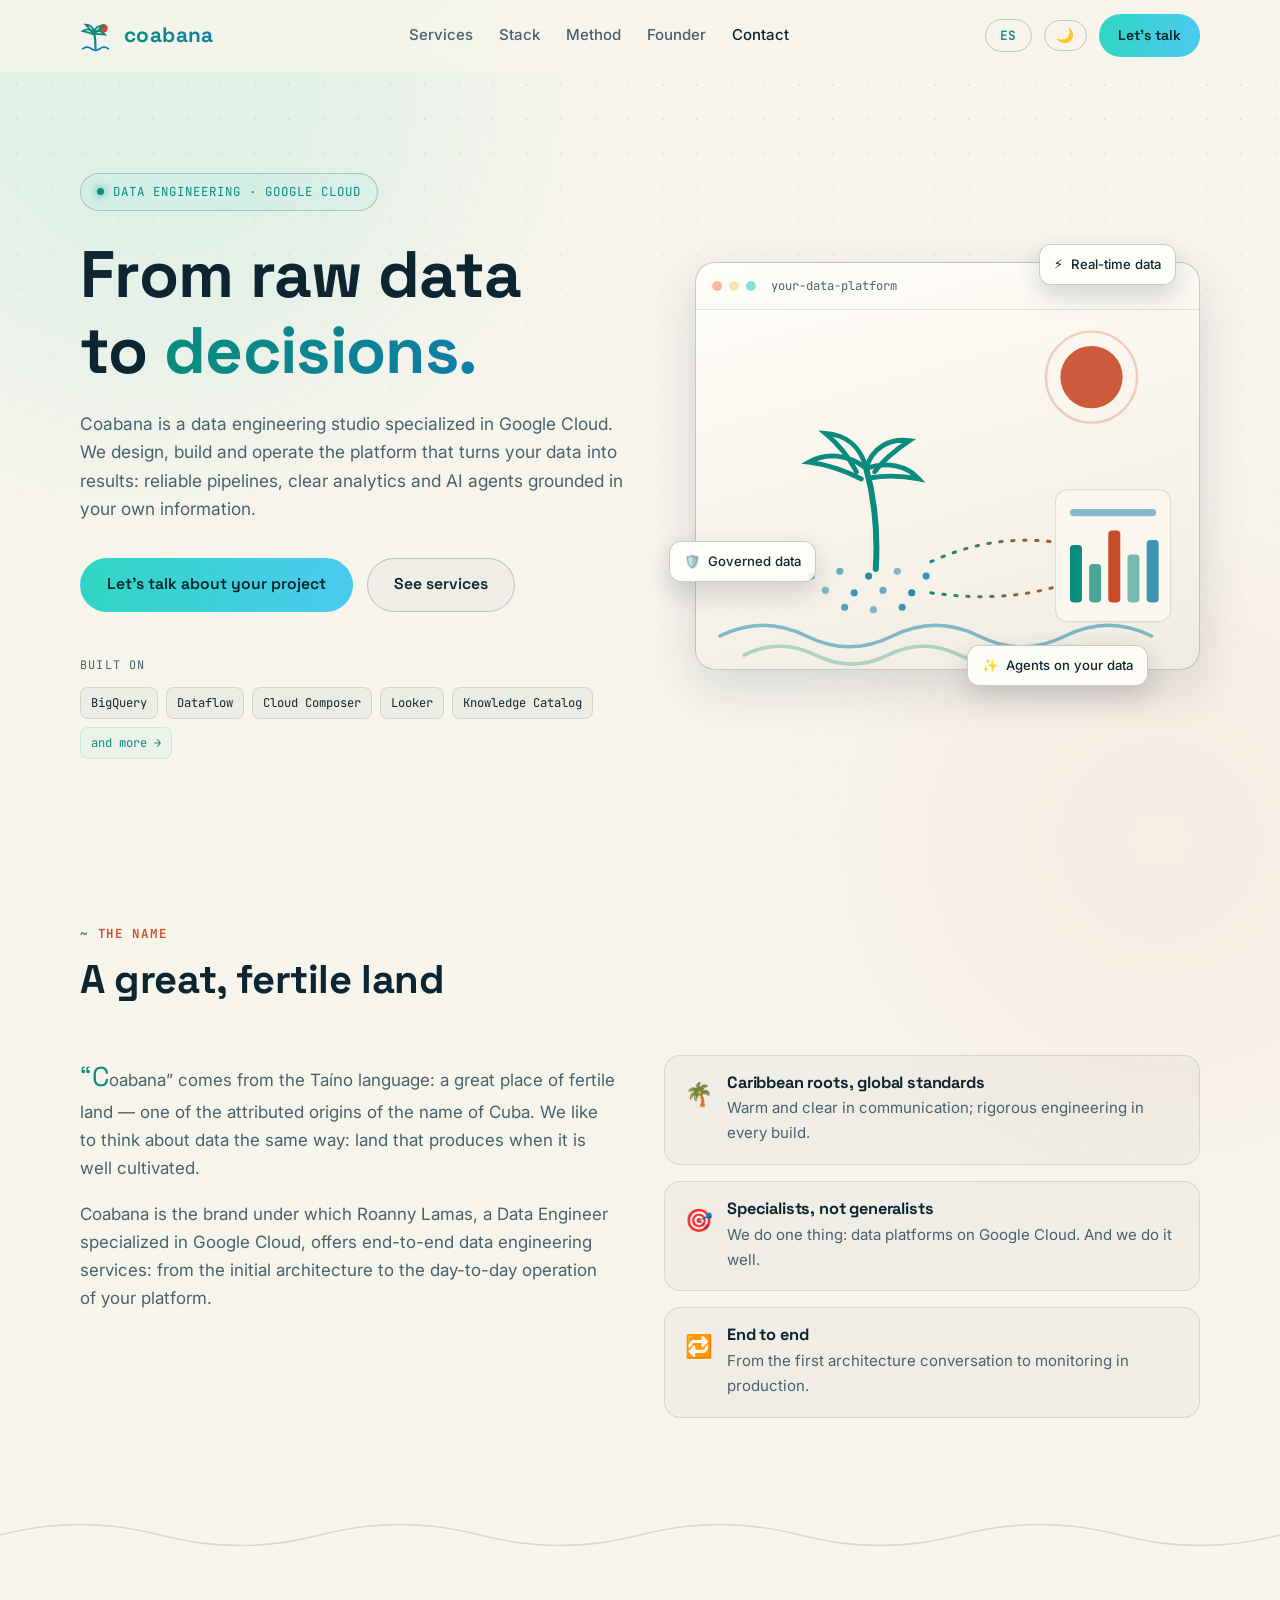
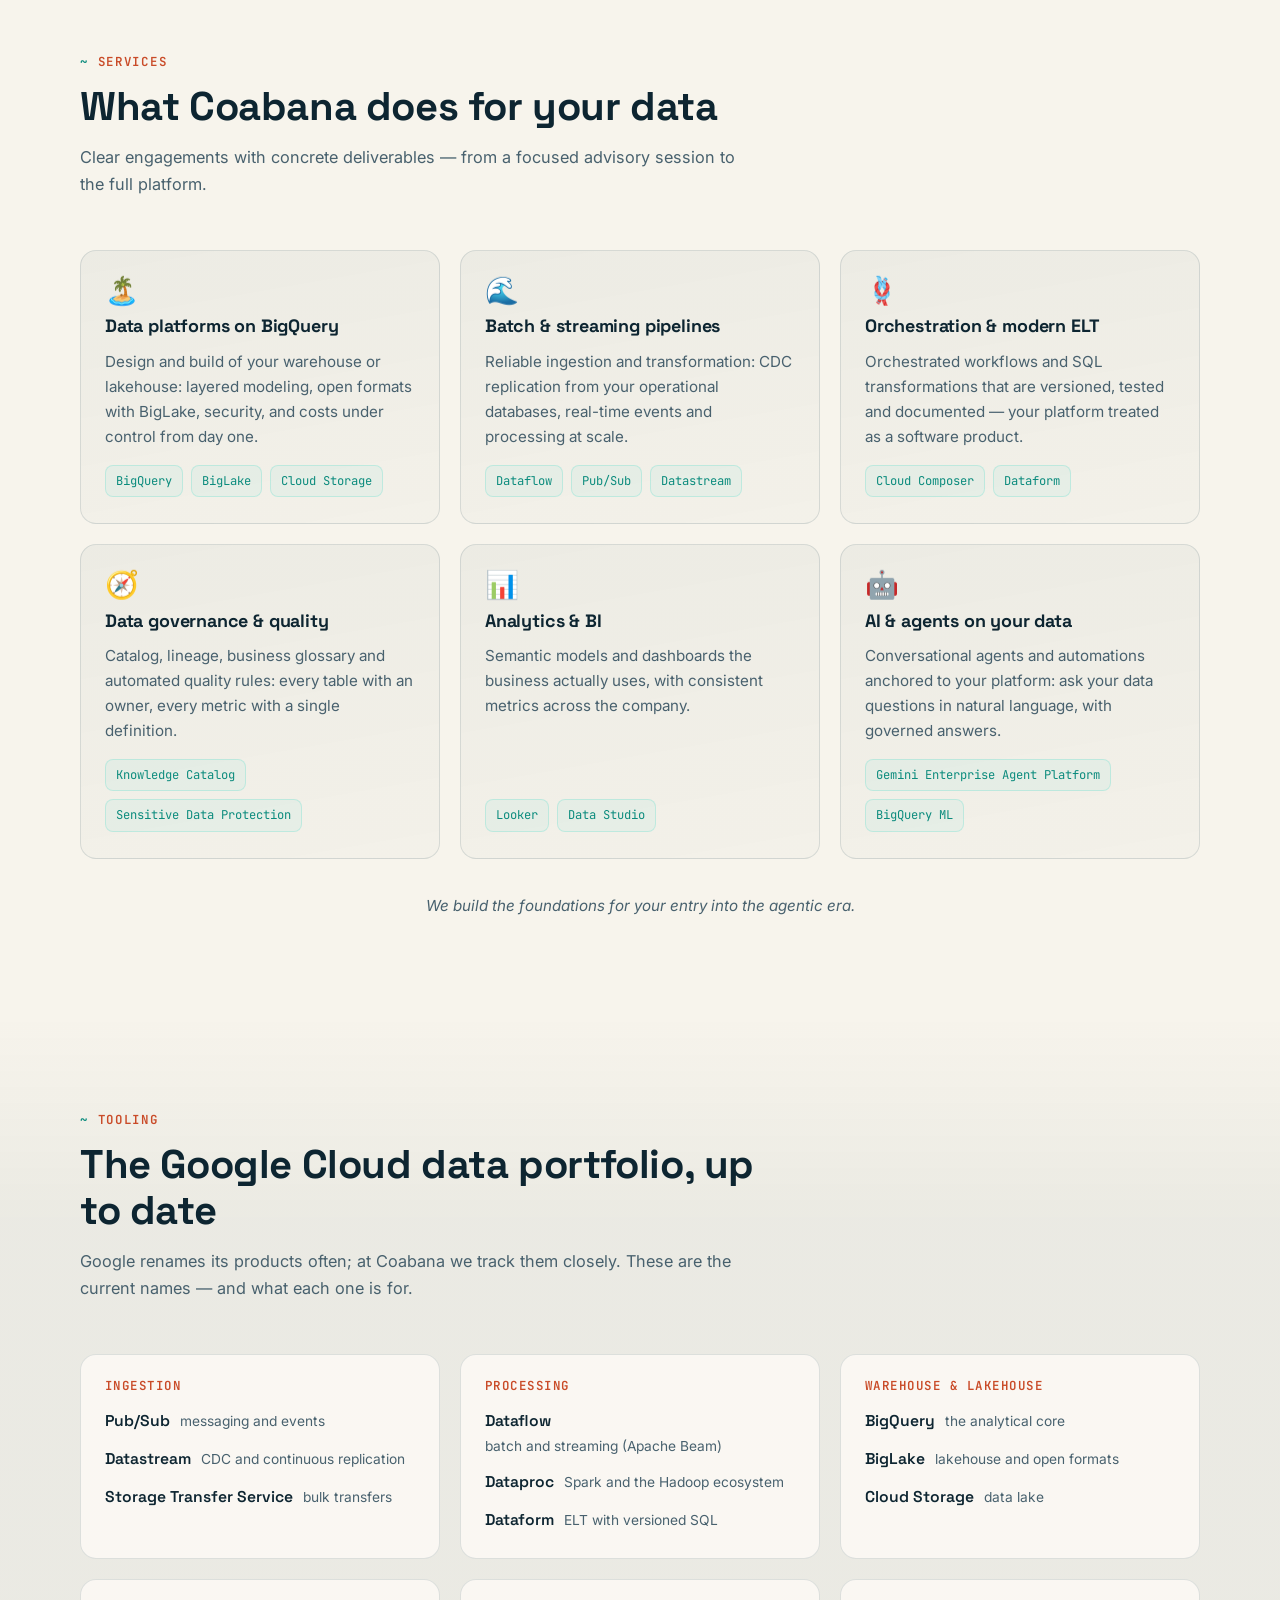
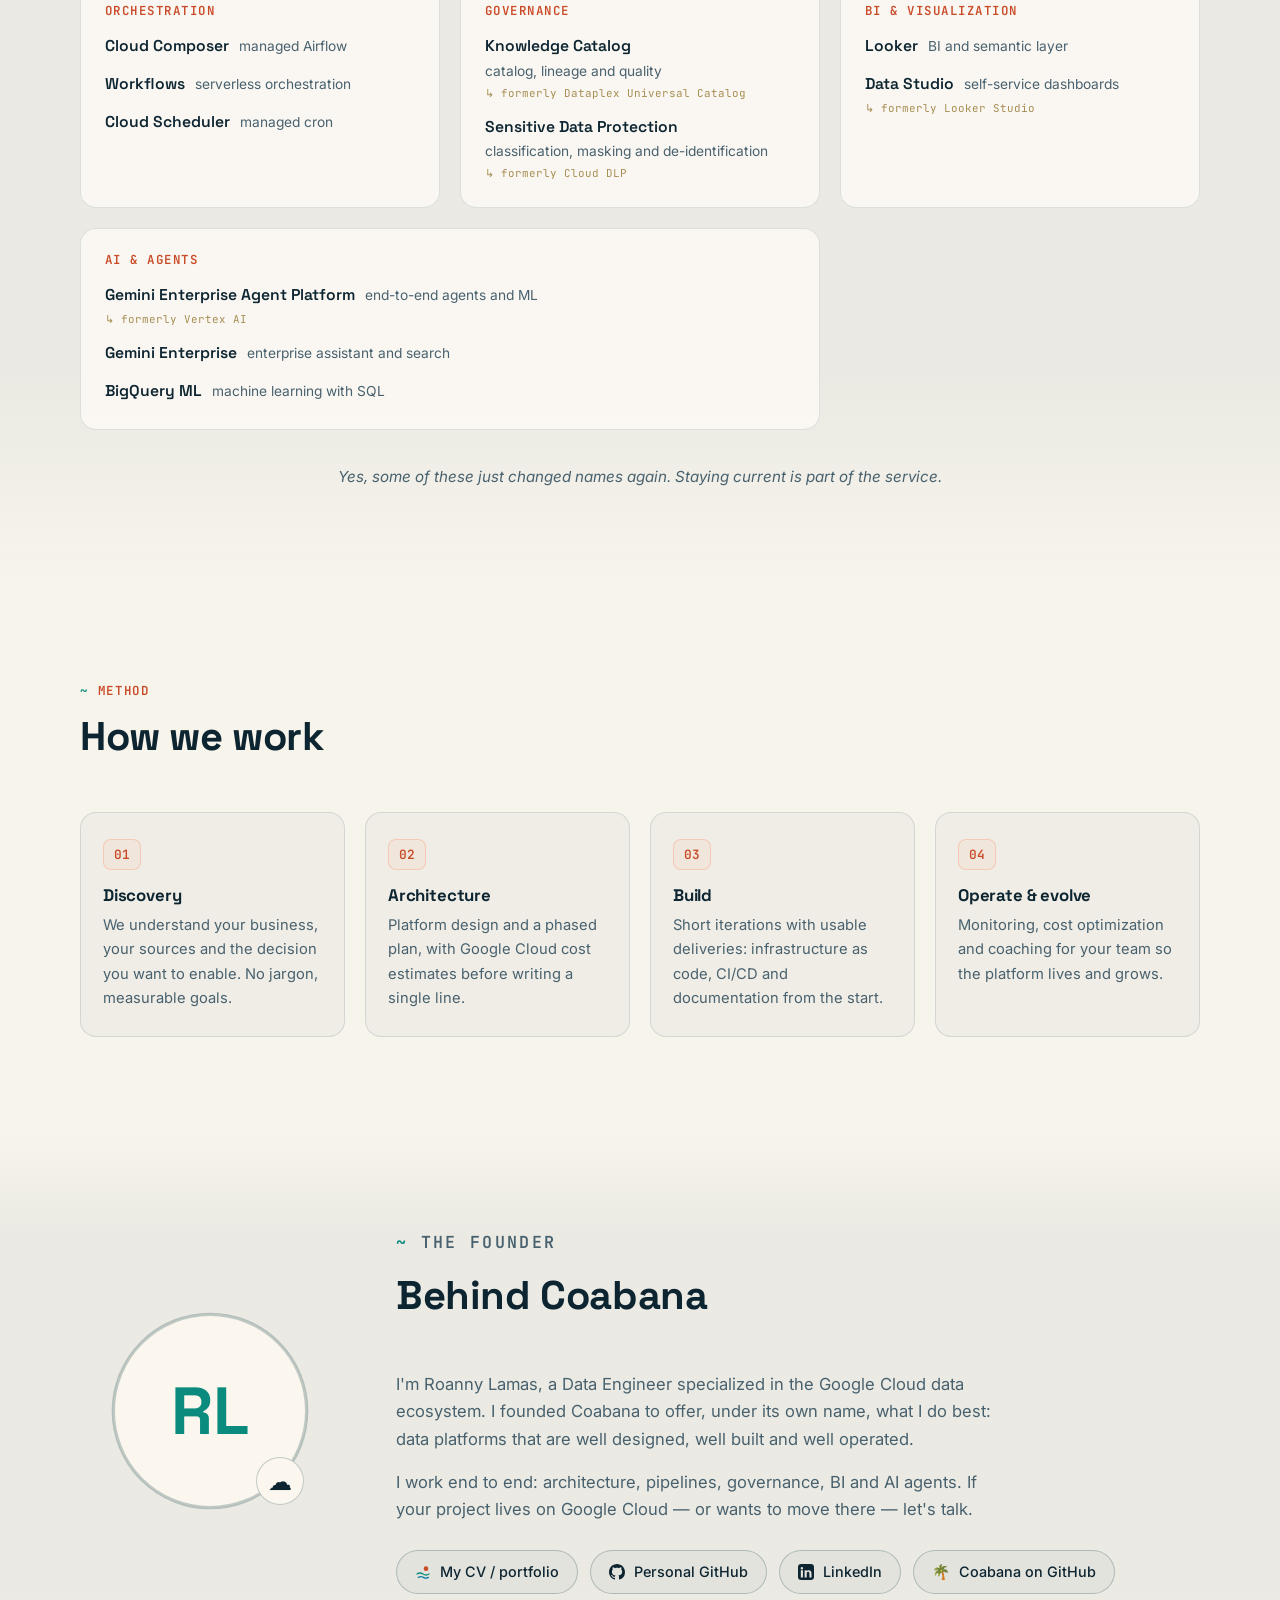
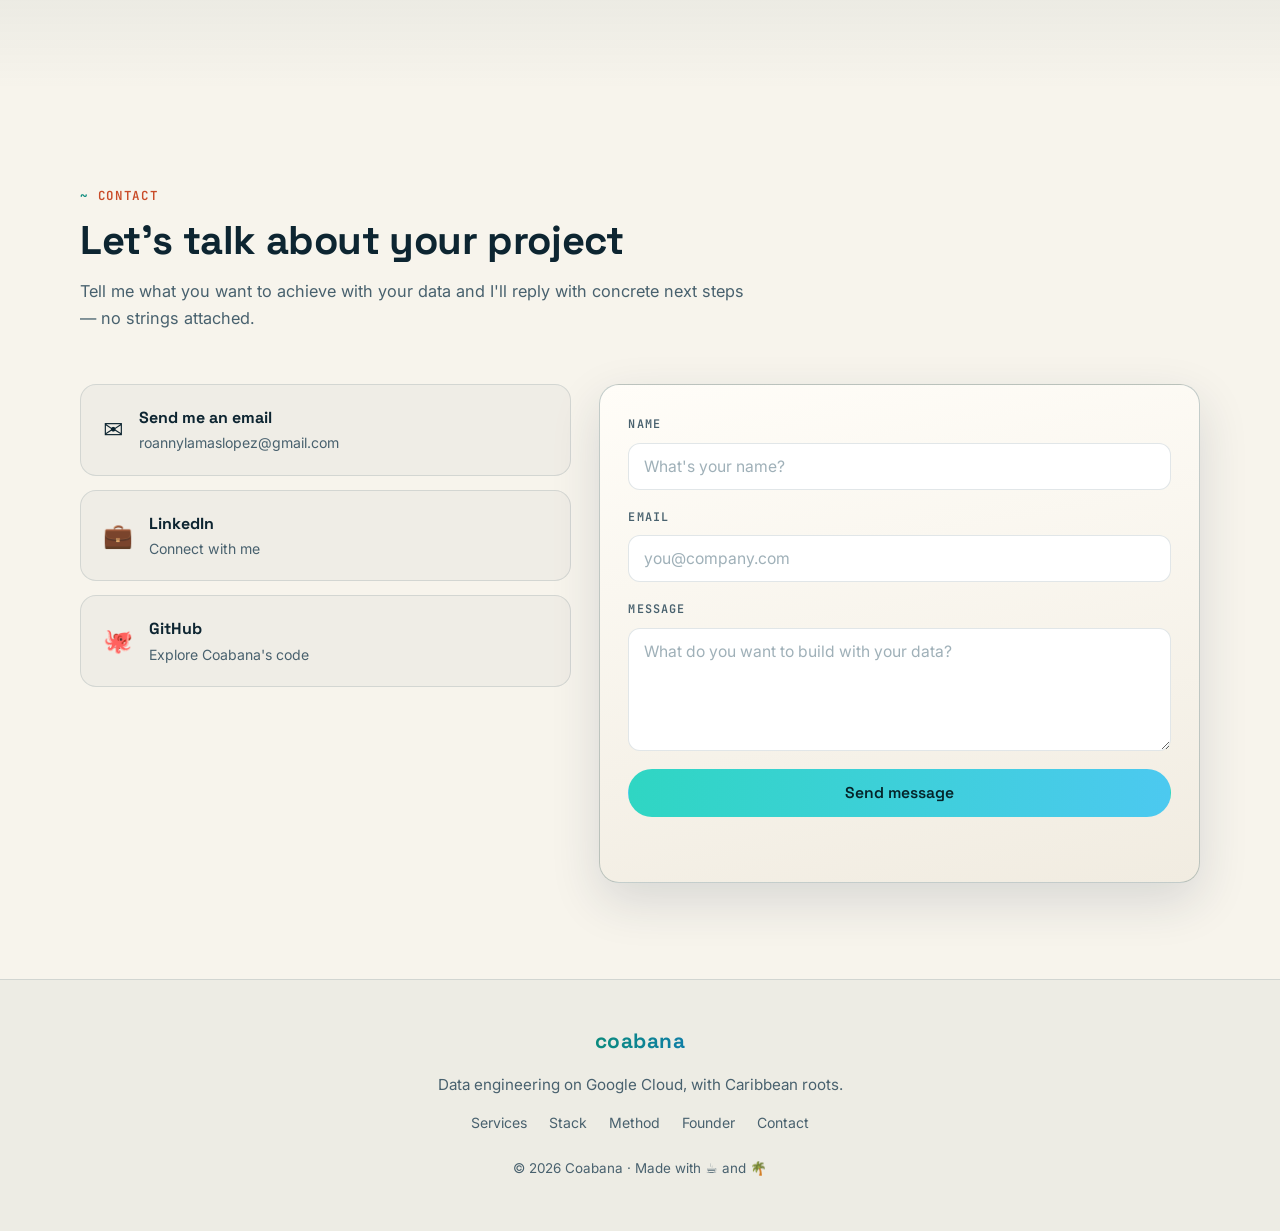
==== commit 764495c0: "Stack al día: añadir Sensitive Data Protection y corregir Looker Studio → Data Studio Revisión de pr" ====
--- a/index.html
+++ b/index.html
@@ -311,14 +311,14 @@
             <span class="card-icon" aria-hidden="true">🧭</span>
             <h3 data-i18n="services.s4t">Gobierno y calidad del dato</h3>
             <p data-i18n="services.s4d">Catálogo, linaje, glosario de negocio y reglas de calidad automatizadas: cada tabla con dueño y cada métrica con una sola definición.</p>
-            <ul class="chips card-chips"><li class="chip chip-accent">Knowledge Catalog</li></ul>
+            <ul class="chips card-chips"><li class="chip chip-accent">Knowledge Catalog</li><li class="chip chip-accent">Sensitive Data Protection</li></ul>
           </article>
 
           <article class="card reveal">
             <span class="card-icon" aria-hidden="true">📊</span>
             <h3 data-i18n="services.s5t">Analítica y BI</h3>
             <p data-i18n="services.s5d">Modelos semánticos y dashboards que el negocio usa de verdad, con métricas consistentes en toda la empresa.</p>
-            <ul class="chips card-chips"><li class="chip chip-accent">Looker</li><li class="chip chip-accent">Looker Studio</li></ul>
+            <ul class="chips card-chips"><li class="chip chip-accent">Looker</li><li class="chip chip-accent">Data Studio</li></ul>
           </article>
 
           <article class="card reveal">
@@ -387,13 +387,20 @@
                 <strong>Knowledge Catalog</strong><span data-i18n="stack.g5a">catálogo, linaje y calidad</span>
                 <em class="was" data-i18n="stack.g5was">antes Dataplex Universal Catalog</em>
               </li>
+              <li>
+                <strong>Sensitive Data Protection</strong><span data-i18n="stack.g5b">clasificación, enmascarado y de-identificación</span>
+                <em class="was" data-i18n="stack.g5bwas">antes Cloud DLP</em>
+              </li>
             </ul>
           </div>
           <div class="stack-group reveal">
             <h3 data-i18n="stack.g6">BI y visualización</h3>
             <ul>
               <li><strong>Looker</strong><span data-i18n="stack.g6a">BI y capa semántica</span></li>
-              <li><strong>Looker Studio</strong><span data-i18n="stack.g6b">dashboards self-service</span></li>
+              <li>
+                <strong>Data Studio</strong><span data-i18n="stack.g6b">dashboards self-service</span>
+                <em class="was" data-i18n="stack.g6bwas">antes Looker Studio</em>
+              </li>
             </ul>
           </div>
           <div class="stack-group stack-group-wide reveal">
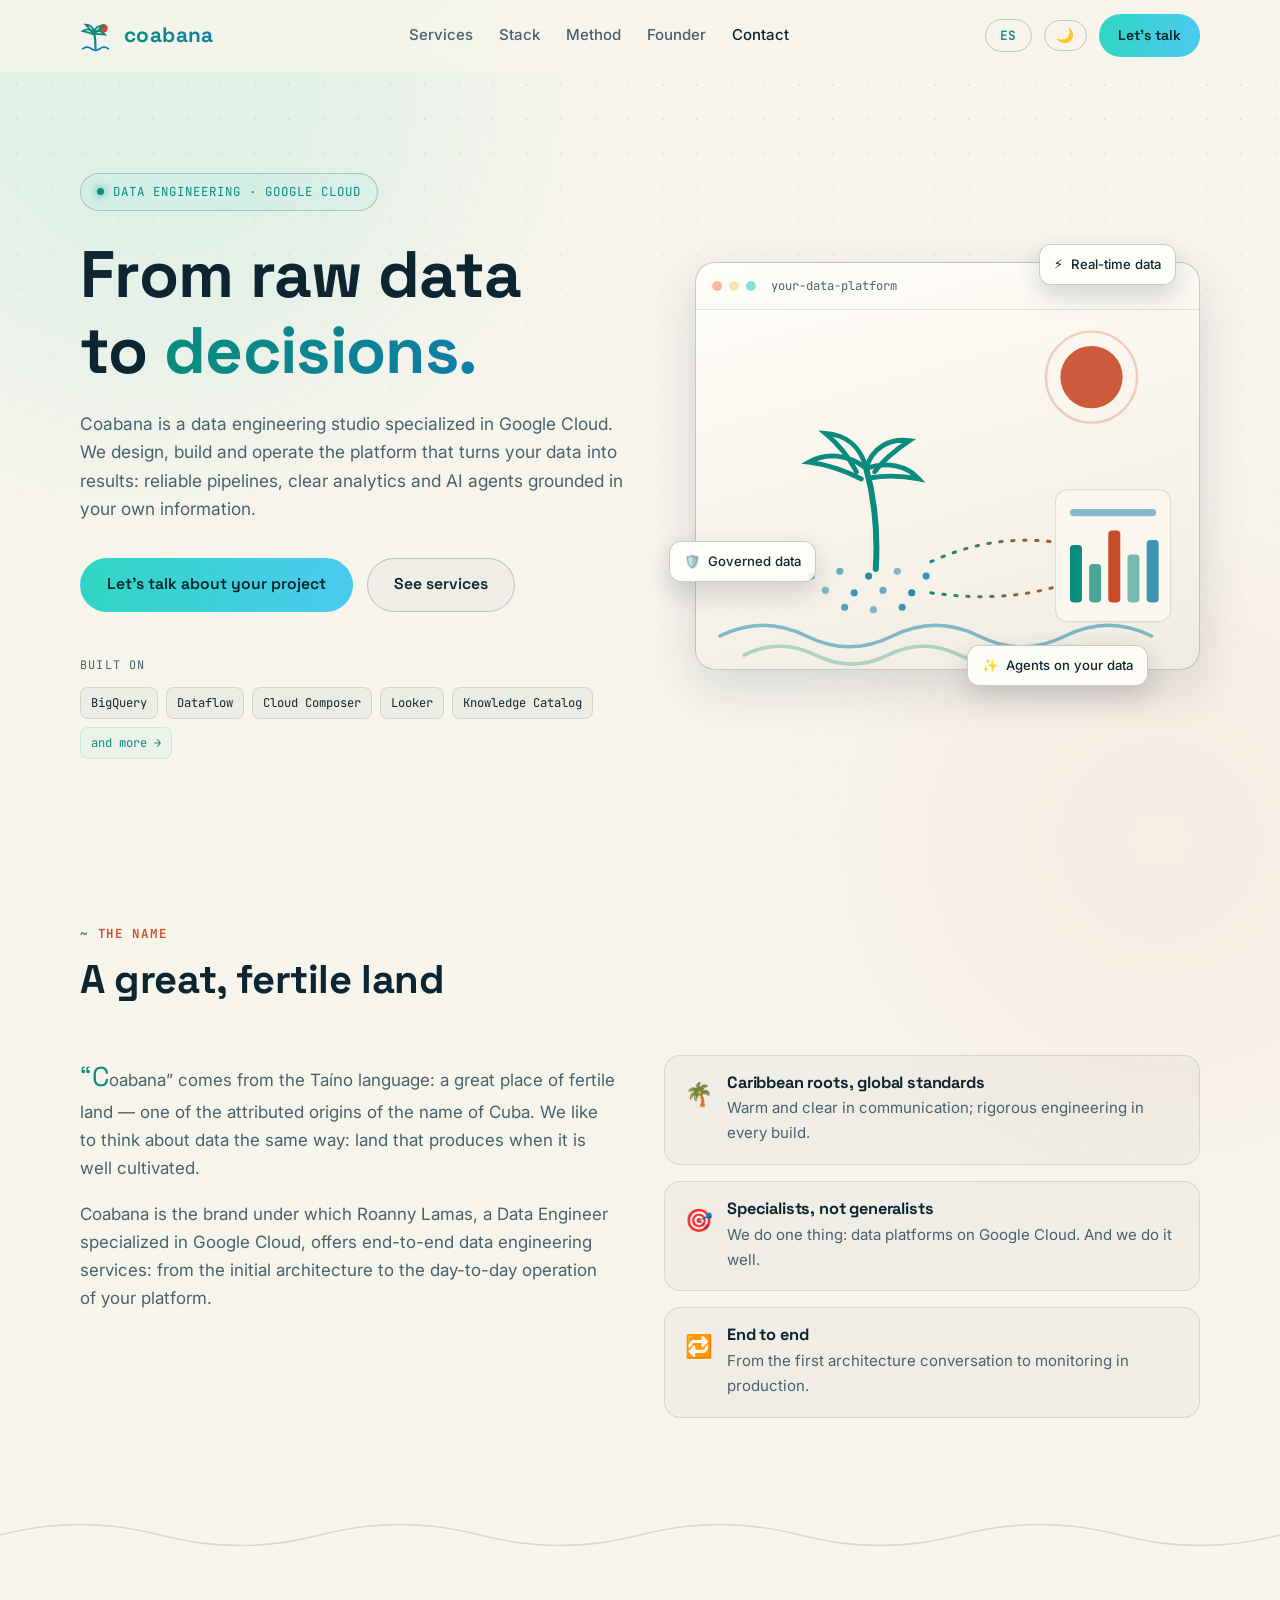
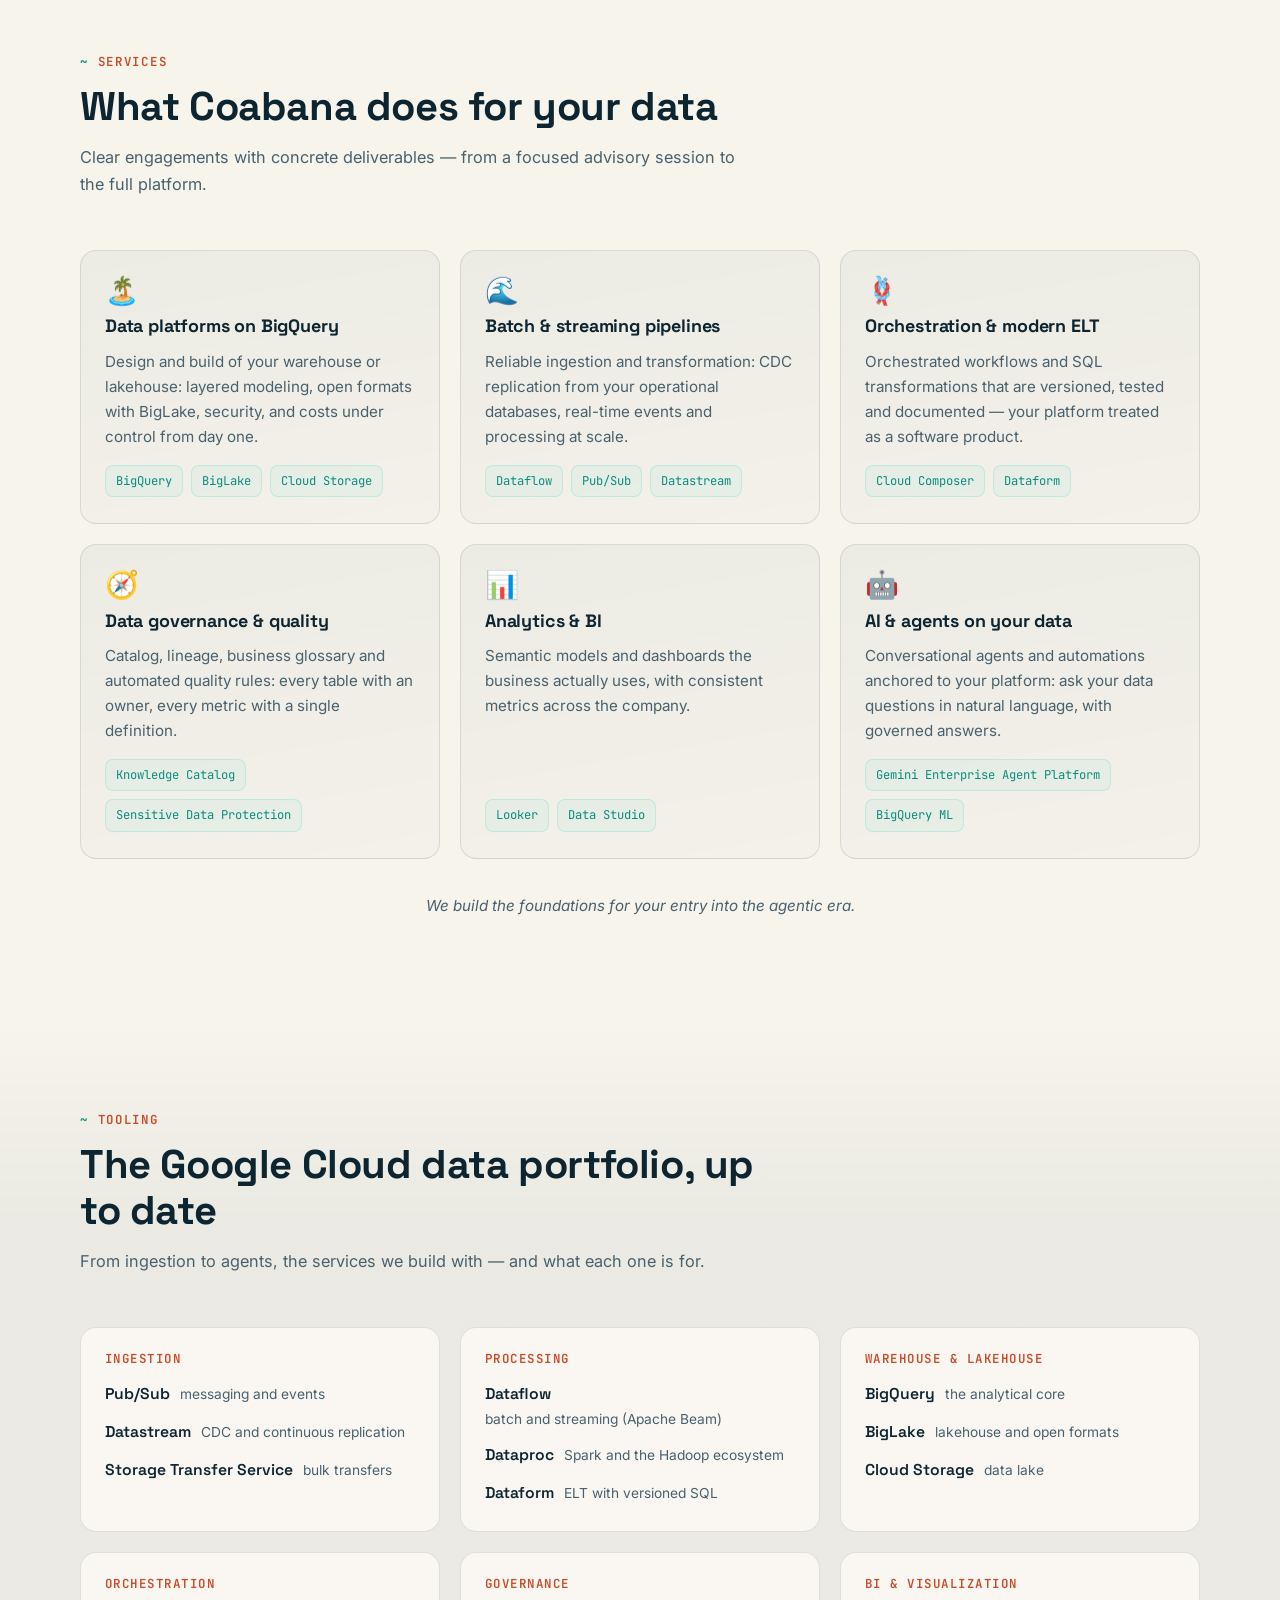
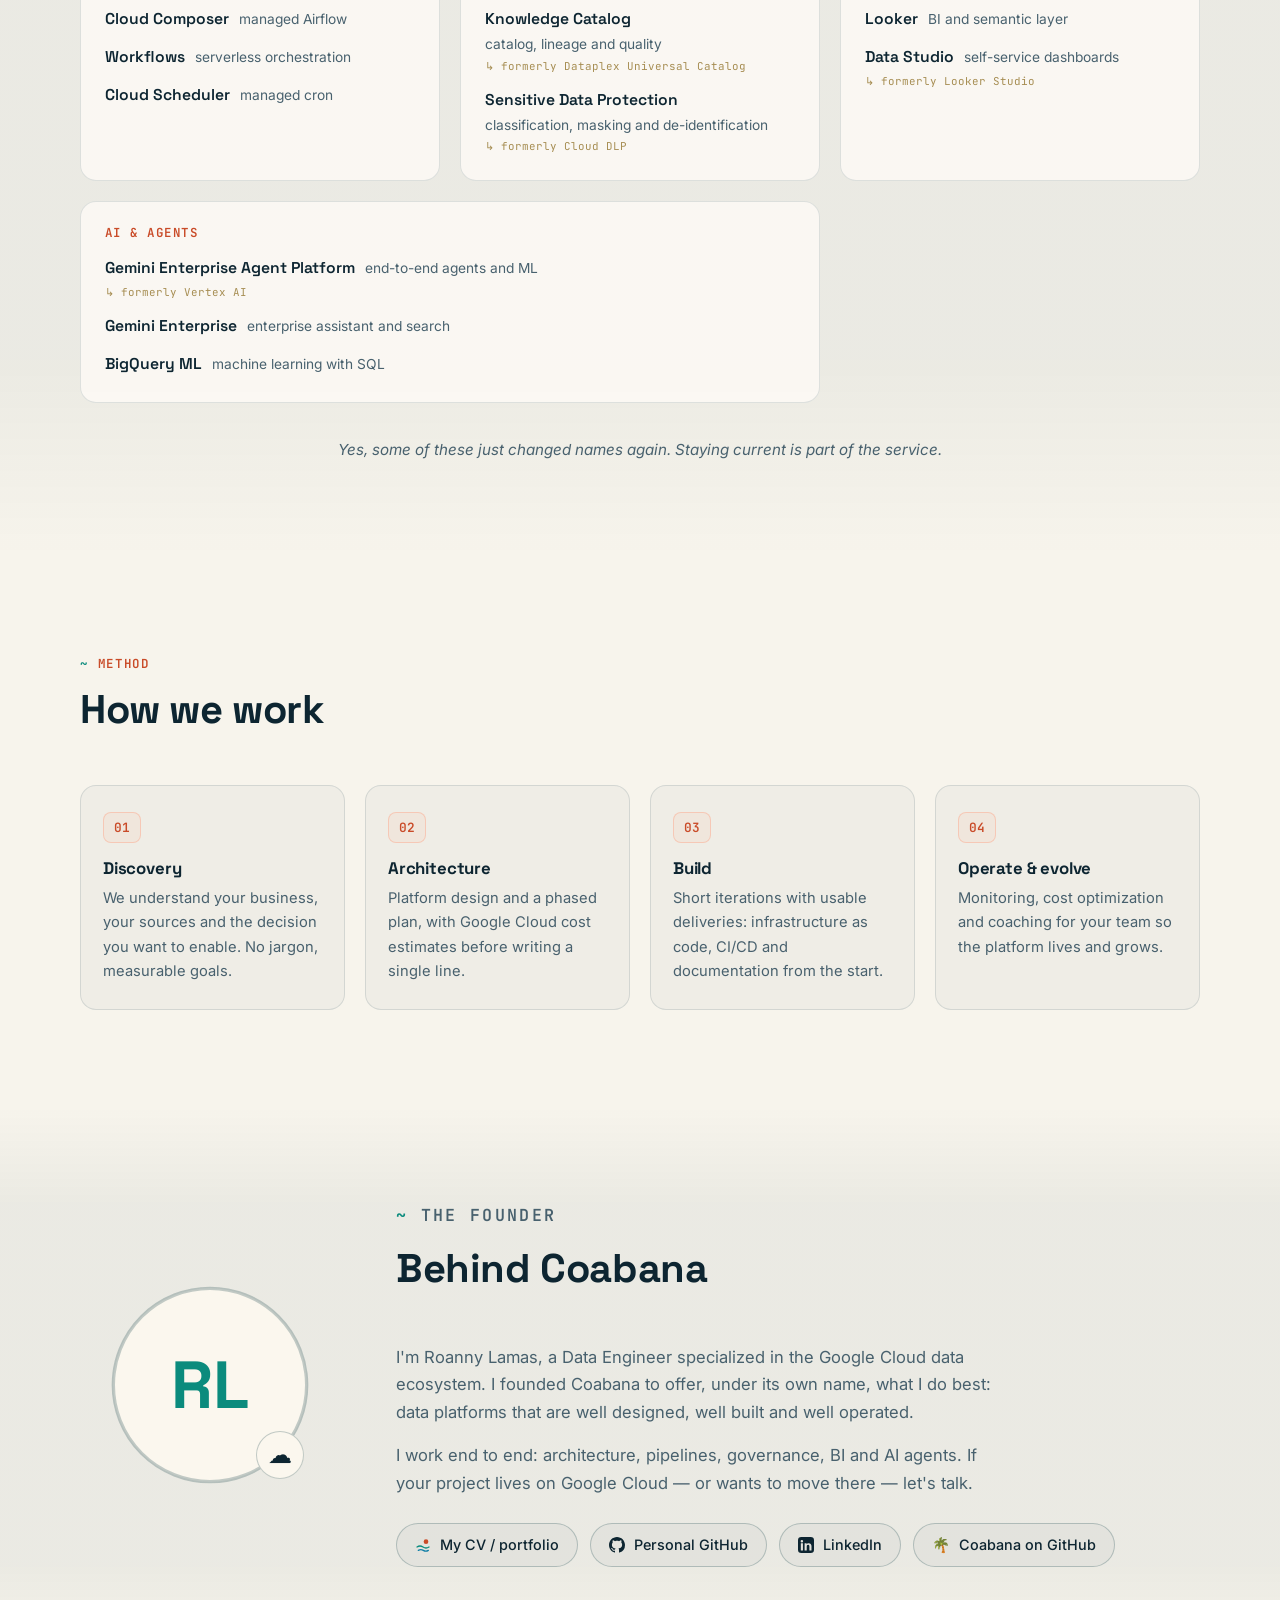
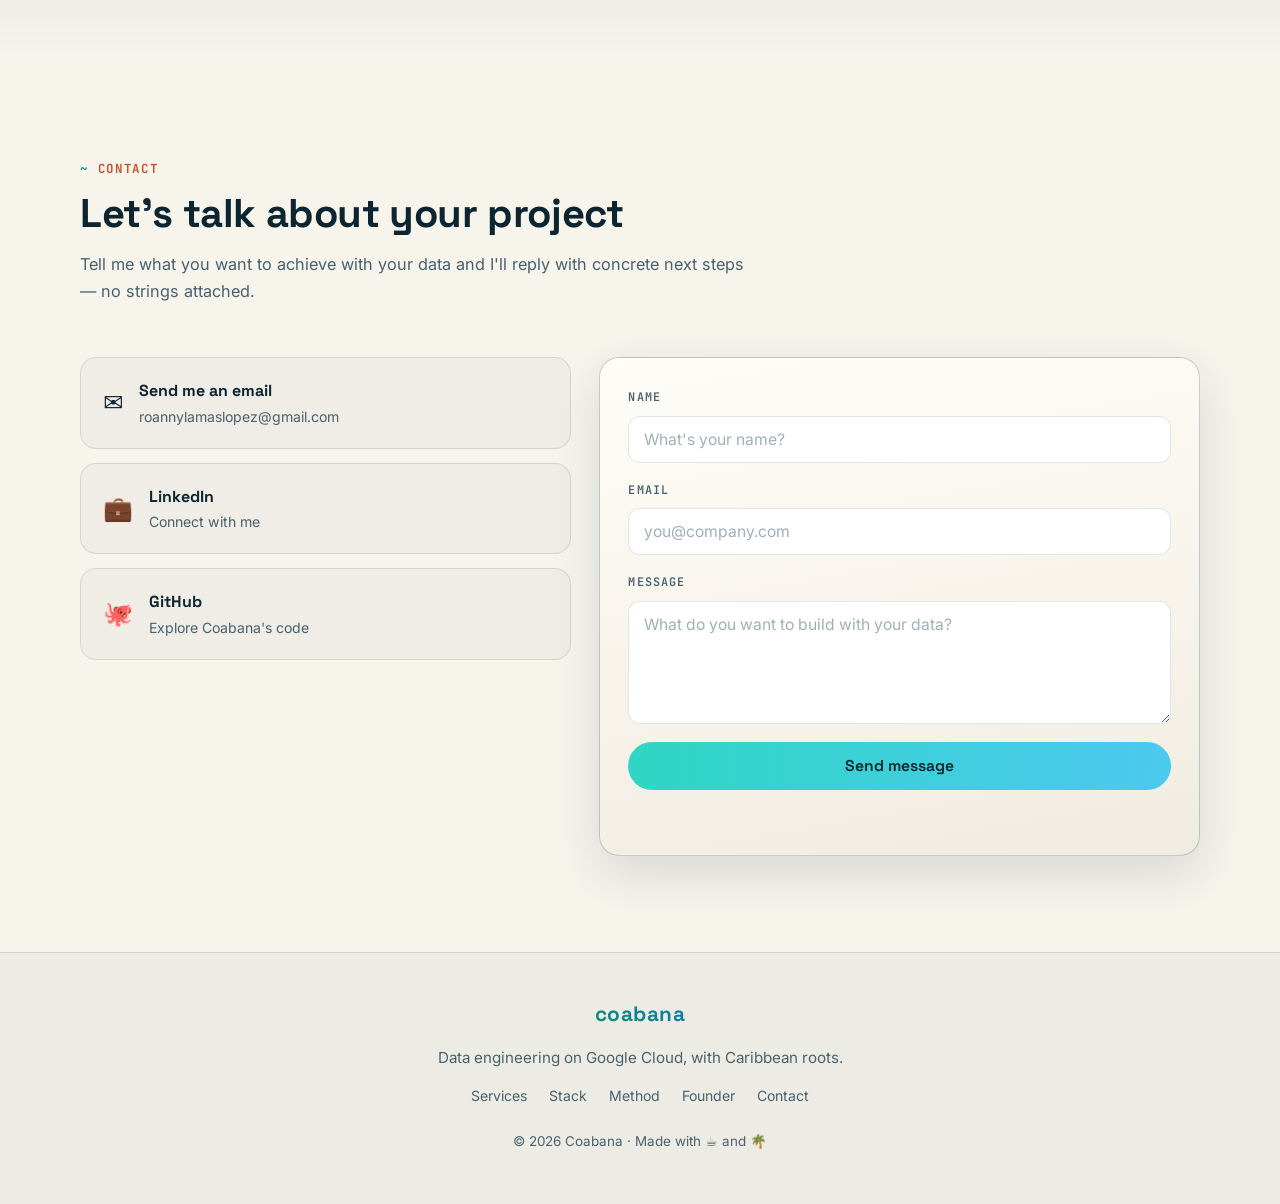
==== commit 5a707758: "Reescribir el subtítulo de la sección de herramientas (#18) El subtítulo anterior insistía en el ren" ====
--- a/index.html
+++ b/index.html
@@ -242,7 +242,7 @@
               que, bien cultivada, produce.
             </p>
             <p data-i18n="brand.p2">
-              Coabana es la marca desde la que Roanny Lamas, Data Engineer especializado en Google Cloud,
+              Coabana es la marca desde la que Roanny Lamas, Ingeniero de Datos especializado en Google Cloud,
               ofrece servicios de ingeniería de datos de punta a punta: desde la arquitectura inicial
               hasta la operación diaria de tu plataforma.
             </p>
@@ -289,7 +289,7 @@
           <article class="card reveal">
             <span class="card-icon" aria-hidden="true">🏝️</span>
             <h3 data-i18n="services.s1t">Plataformas de datos en BigQuery</h3>
-            <p data-i18n="services.s1d">Diseño y construcción de tu warehouse o lakehouse: modelado por capas, formatos abiertos con BigLake, seguridad y costos bajo control desde el día uno.</p>
+            <p data-i18n="services.s1d">Diseño y construcción de tu warehouse o lakehouse: modelado por capas, formatos abiertos con BigLake, seguridad y costos bajo control desde el primer día.</p>
             <ul class="chips card-chips"><li class="chip chip-accent">BigQuery</li><li class="chip chip-accent">BigLake</li><li class="chip chip-accent">Cloud Storage</li></ul>
           </article>
 
@@ -303,7 +303,7 @@
           <article class="card reveal">
             <span class="card-icon" aria-hidden="true">🪢</span>
             <h3 data-i18n="services.s3t">Orquestación y ELT moderno</h3>
-            <p data-i18n="services.s3d">Flujos orquestados y transformaciones SQL versionadas, testeadas y documentadas — tu plataforma tratada como un producto de software.</p>
+            <p data-i18n="services.s3d">Flujos orquestados y transformaciones SQL versionadas, probadas y documentadas — tu plataforma tratada como un producto de software.</p>
             <ul class="chips card-chips"><li class="chip chip-accent">Cloud Composer</li><li class="chip chip-accent">Dataform</li></ul>
           </article>
 
@@ -324,7 +324,7 @@
           <article class="card reveal">
             <span class="card-icon" aria-hidden="true">🤖</span>
             <h3 data-i18n="services.s6t">IA y agentes sobre tus datos</h3>
-            <p data-i18n="services.s6d">Agentes conversacionales y automatizaciones ancladas en tu plataforma: pregunta a tus datos en lenguaje natural, con respuestas gobernadas.</p>
+            <p data-i18n="services.s6d">Agentes conversacionales y automatizaciones anclados en tu plataforma: pregunta a tus datos en lenguaje natural, con respuestas gobernadas.</p>
             <ul class="chips card-chips"><li class="chip chip-accent">Gemini Enterprise Agent Platform</li><li class="chip chip-accent">BigQuery ML</li></ul>
           </article>
         </div>
@@ -342,8 +342,7 @@
           <p class="kicker" data-i18n="stack.kicker">Herramientas</p>
           <h2 data-i18n="stack.title">El portafolio de datos de Google Cloud, al día</h2>
           <p class="section-sub" data-i18n="stack.sub">
-            Google renombra sus productos con frecuencia; en Coabana los seguimos de cerca.
-            Estos son los nombres vigentes — y para qué sirve cada uno.
+            De la ingesta a los agentes, los servicios con los que construimos — y para qué sirve cada uno.
           </p>
         </div>
 
@@ -388,7 +387,7 @@
                 <em class="was" data-i18n="stack.g5was">antes Dataplex Universal Catalog</em>
               </li>
               <li>
-                <strong>Sensitive Data Protection</strong><span data-i18n="stack.g5b">clasificación, enmascarado y de-identificación</span>
+                <strong>Sensitive Data Protection</strong><span data-i18n="stack.g5b">clasificación, enmascaramiento y desidentificación</span>
                 <em class="was" data-i18n="stack.g5bwas">antes Cloud DLP</em>
               </li>
             </ul>
@@ -398,7 +397,7 @@
             <ul>
               <li><strong>Looker</strong><span data-i18n="stack.g6a">BI y capa semántica</span></li>
               <li>
-                <strong>Data Studio</strong><span data-i18n="stack.g6b">dashboards self-service</span>
+                <strong>Data Studio</strong><span data-i18n="stack.g6b">dashboards de autoservicio</span>
                 <em class="was" data-i18n="stack.g6bwas">antes Looker Studio</em>
               </li>
             </ul>
@@ -472,7 +471,7 @@
             <h2 data-i18n="about.title">Detrás de Coabana</h2>
           </div>
           <p class="reveal" data-i18n="about.p1">
-            Soy Roanny Lamas, Data Engineer especializado en el ecosistema de datos de Google Cloud.
+            Soy Roanny Lamas, Ingeniero de Datos especializado en el ecosistema de datos de Google Cloud.
             Fundé Coabana para ofrecer, con nombre propio, lo que mejor sé hacer: plataformas de datos
             bien diseñadas, bien construidas y bien operadas.
           </p>
@@ -487,7 +486,7 @@
                 <path d="M6 30c6-4 12-4 18 0s12 4 18 0" stroke="var(--turquoise)" stroke-width="4" fill="none" stroke-linecap="round"/>
                 <path d="M10 40c5-3 10-3 15 0s10 3 15 0" stroke="var(--cyan)" stroke-width="4" fill="none" stroke-linecap="round"/>
               </svg>
-              <span data-i18n="about.link4">Mi CV / portfolio</span>
+              <span data-i18n="about.link4">Mi CV / portafolio</span>
             </a>
             <a class="pill-link" href="https://github.com/roanny" target="_blank" rel="noopener">
               <svg viewBox="0 0 16 16" width="16" height="16" fill="currentColor" aria-hidden="true"><path d="M8 0C3.58 0 0 3.58 0 8c0 3.54 2.29 6.53 5.47 7.59.4.07.55-.17.55-.38 0-.19-.01-.82-.01-1.49-2.01.37-2.53-.49-2.69-.94-.09-.23-.48-.94-.82-1.13-.28-.15-.68-.52-.01-.53.63-.01 1.08.58 1.23.82.72 1.21 1.87.87 2.33.66.07-.52.28-.87.51-1.07-1.78-.2-3.64-.89-3.64-3.95 0-.87.31-1.59.82-2.15-.08-.2-.36-1.02.08-2.12 0 0 .67-.21 2.2.82.64-.18 1.32-.27 2-.27s1.36.09 2 .27c1.53-1.04 2.2-.82 2.2-.82.44 1.1.16 1.92.08 2.12.51.56.82 1.27.82 2.15 0 3.07-1.87 3.75-3.65 3.95.29.25.54.73.54 1.48 0 1.07-.01 1.93-.01 2.2 0 .21.15.46.55.38A8.01 8.01 0 0 0 16 8c0-4.42-3.58-8-8-8Z"/></svg>
